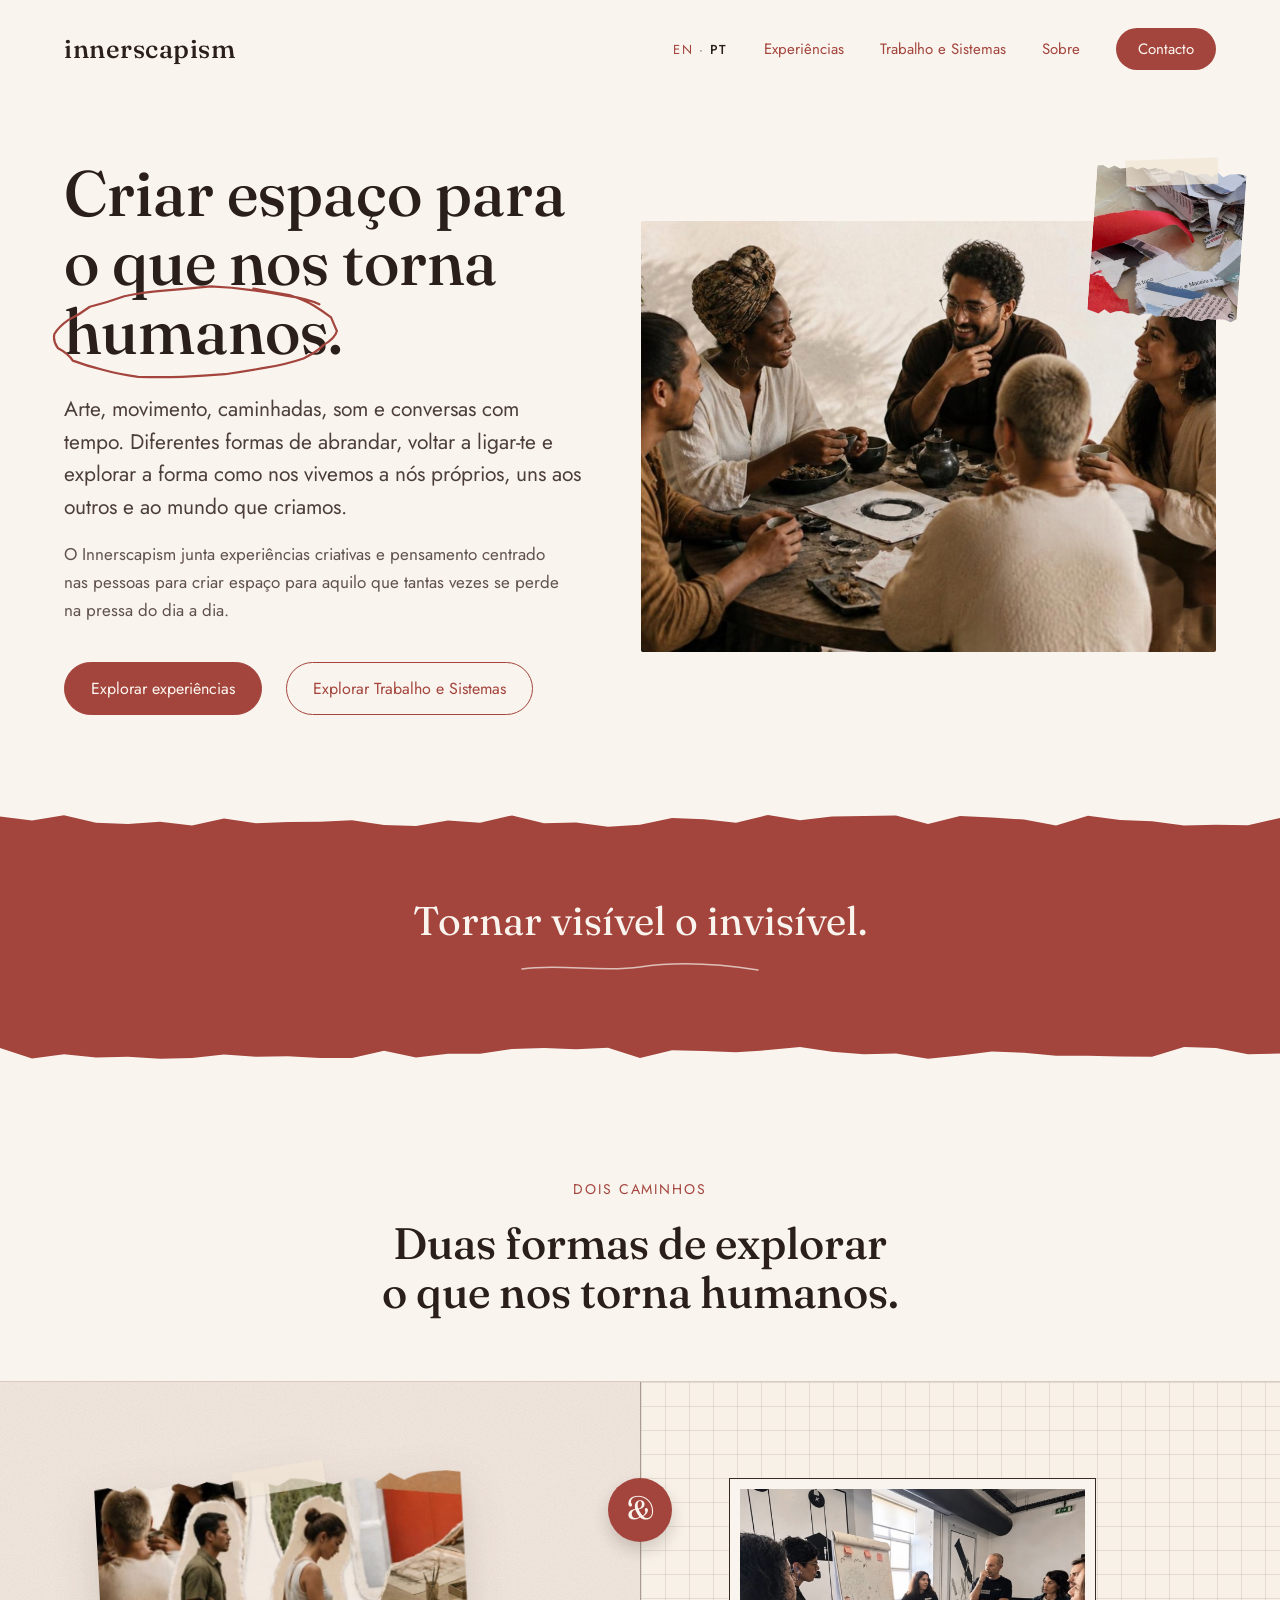
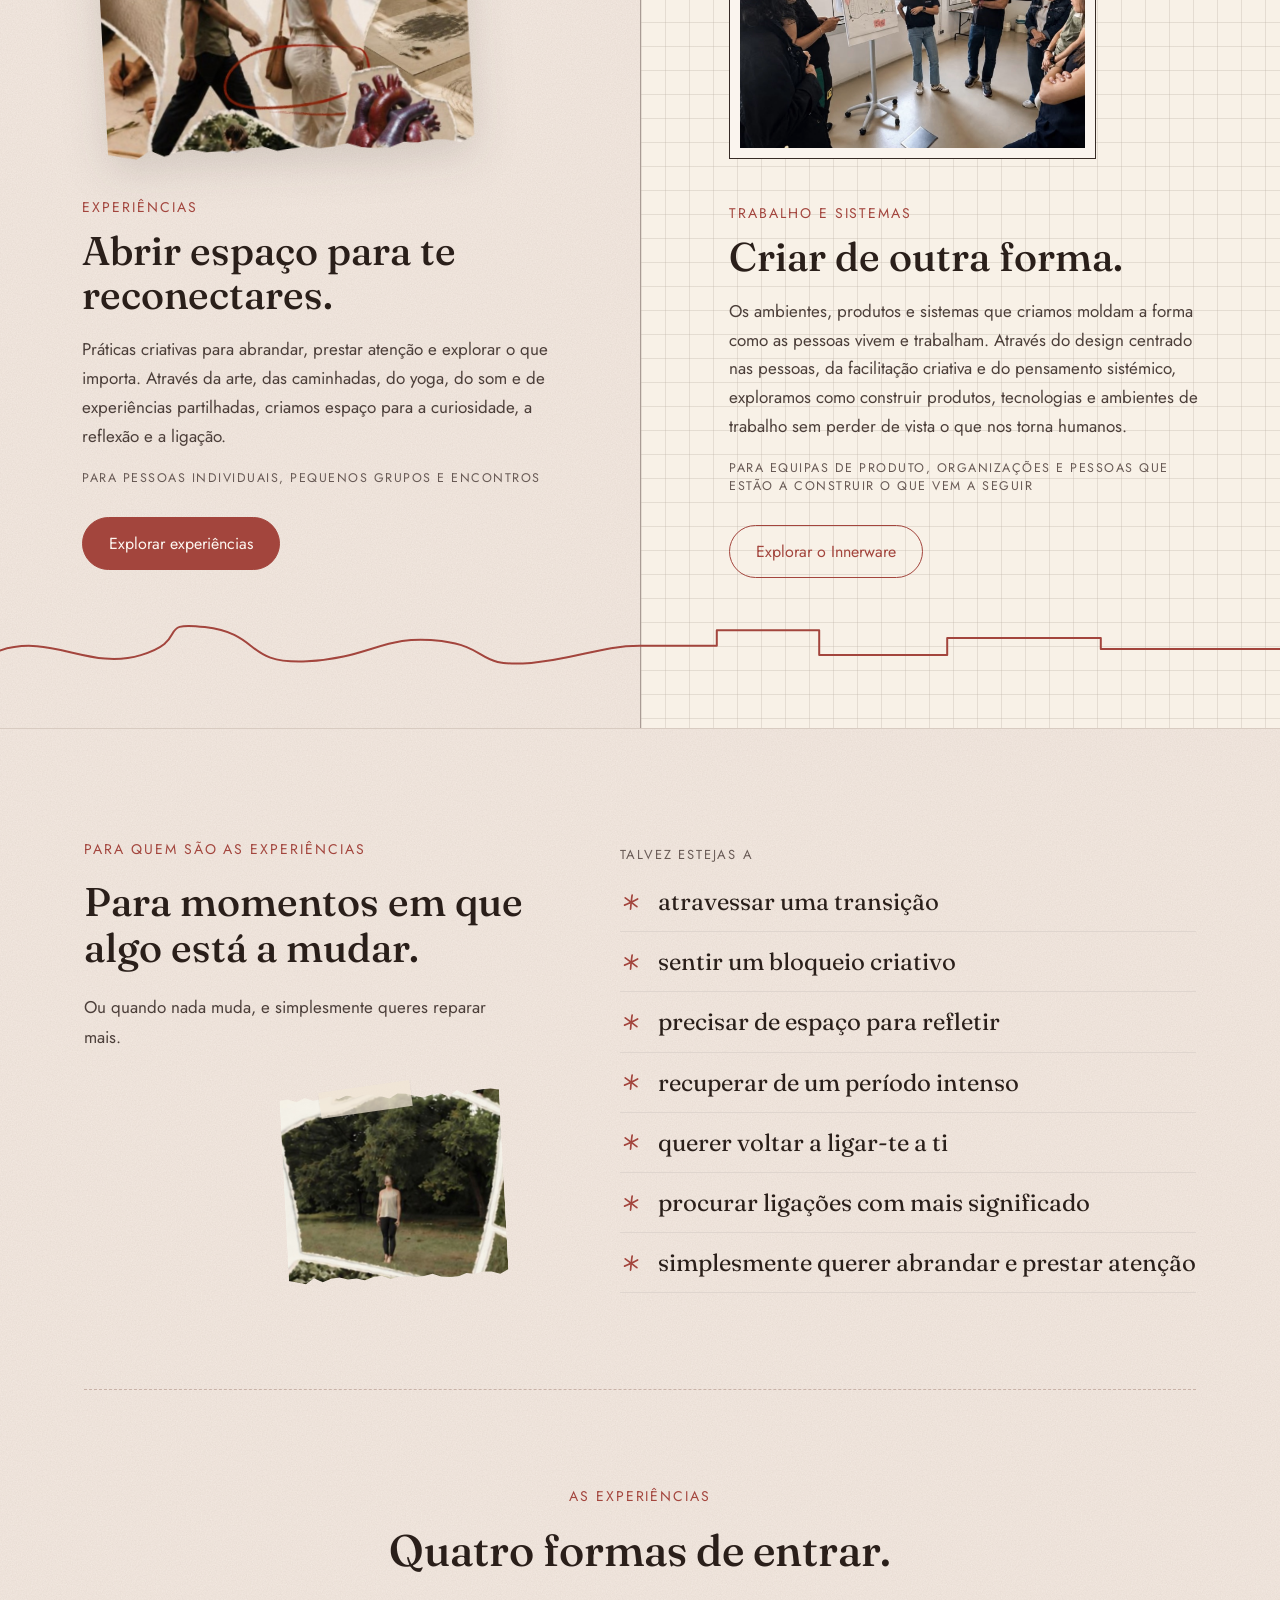
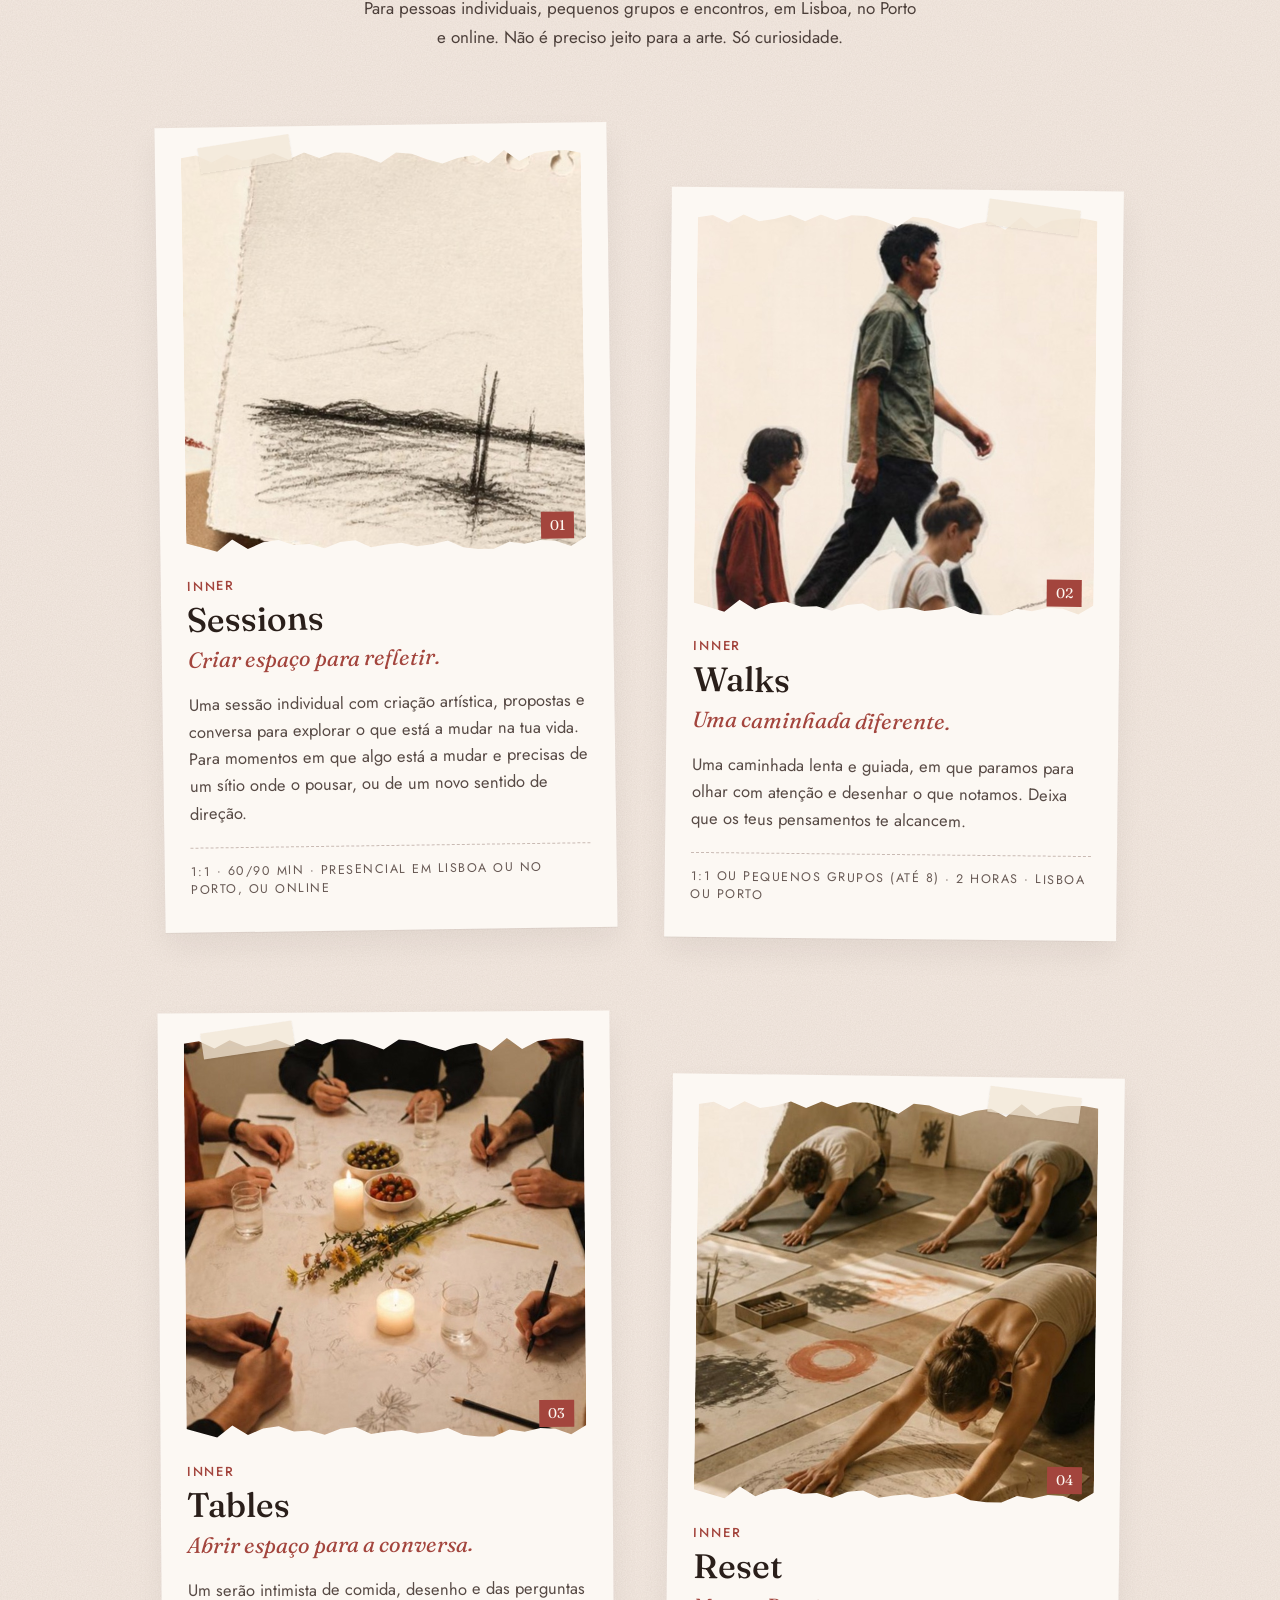
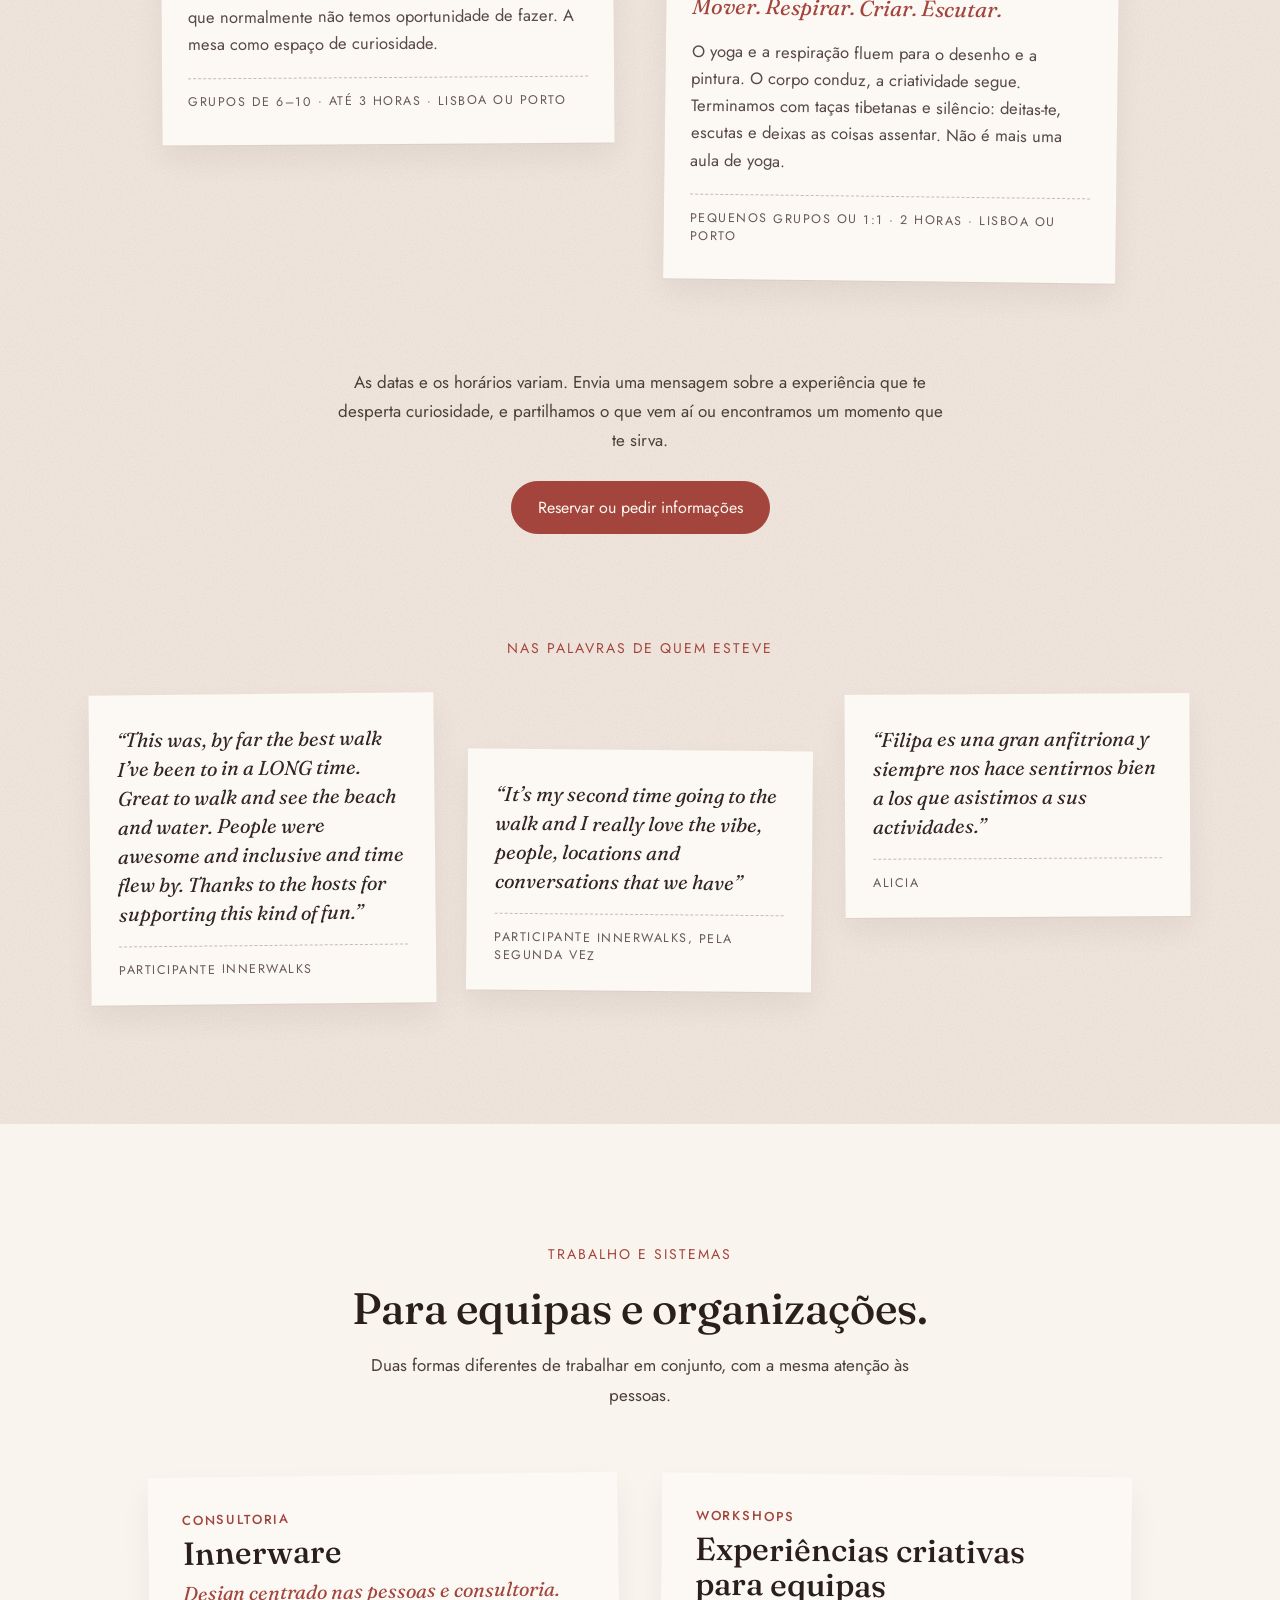
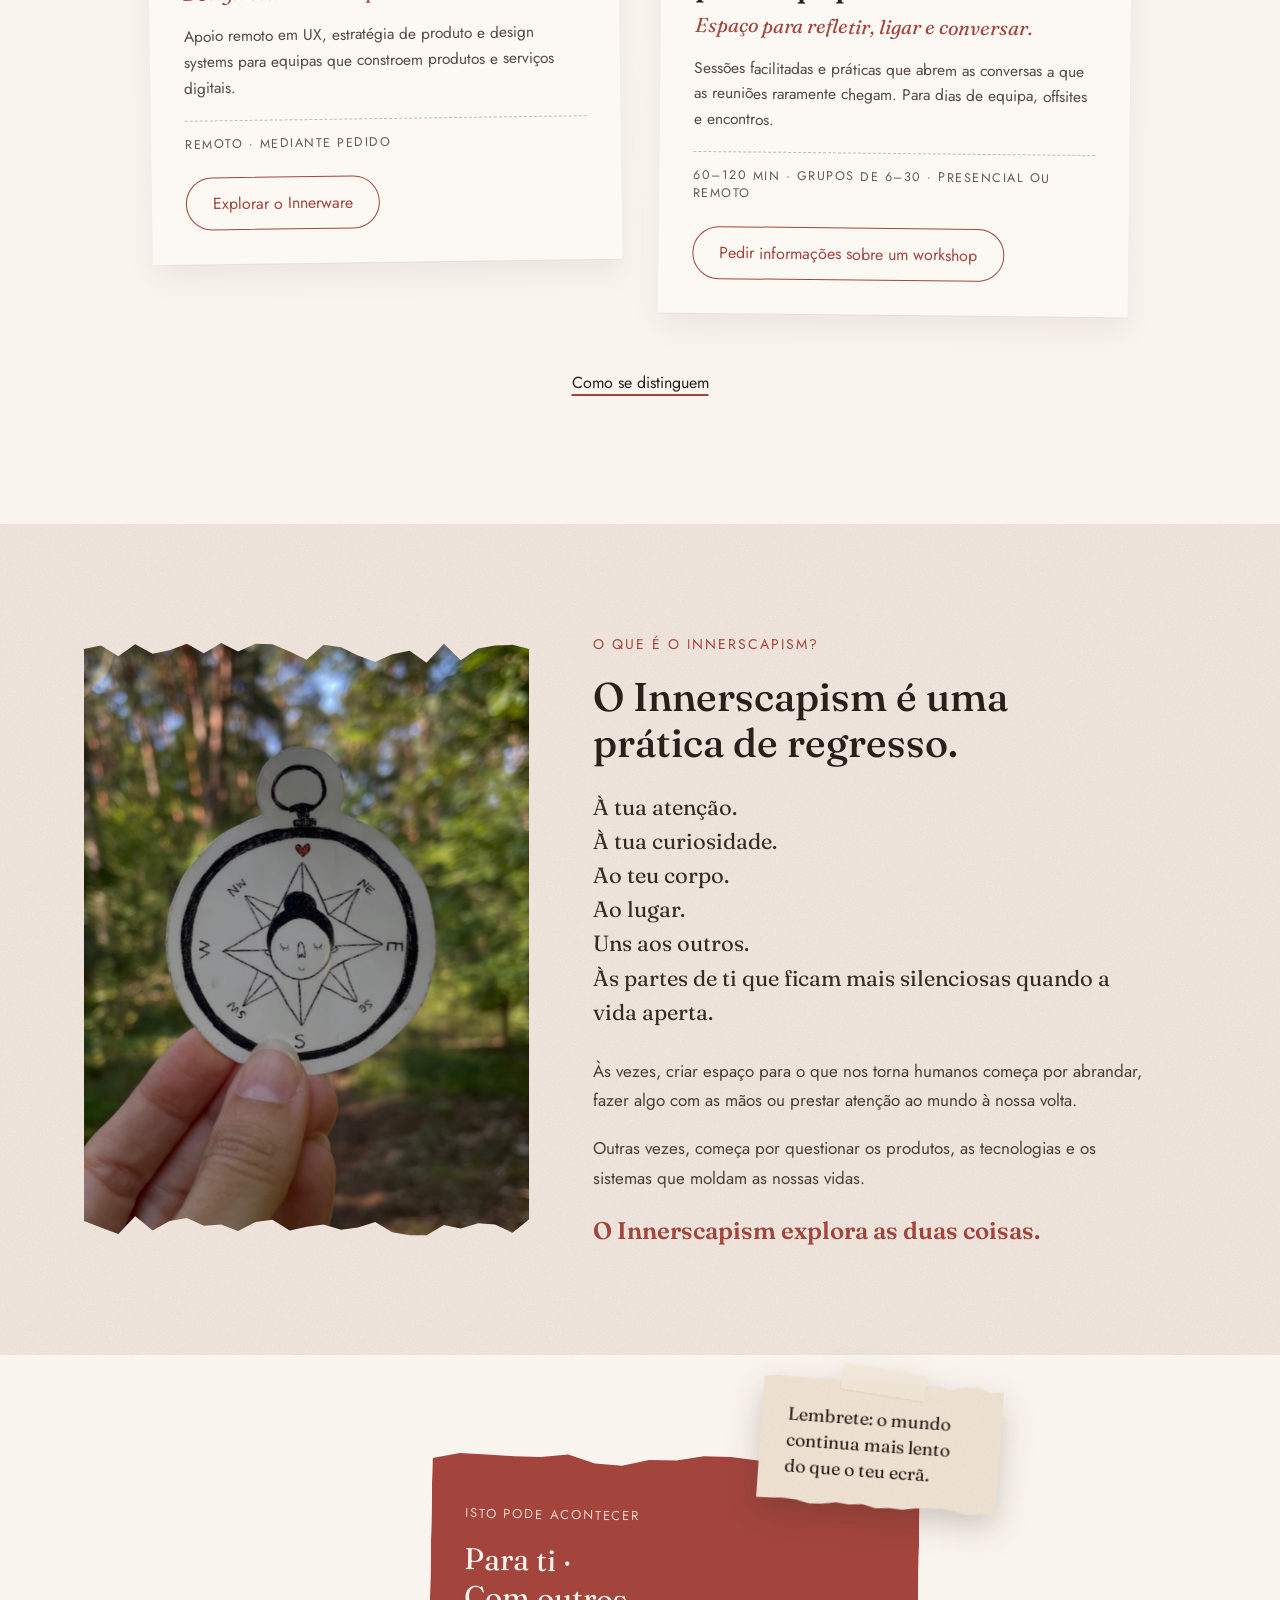
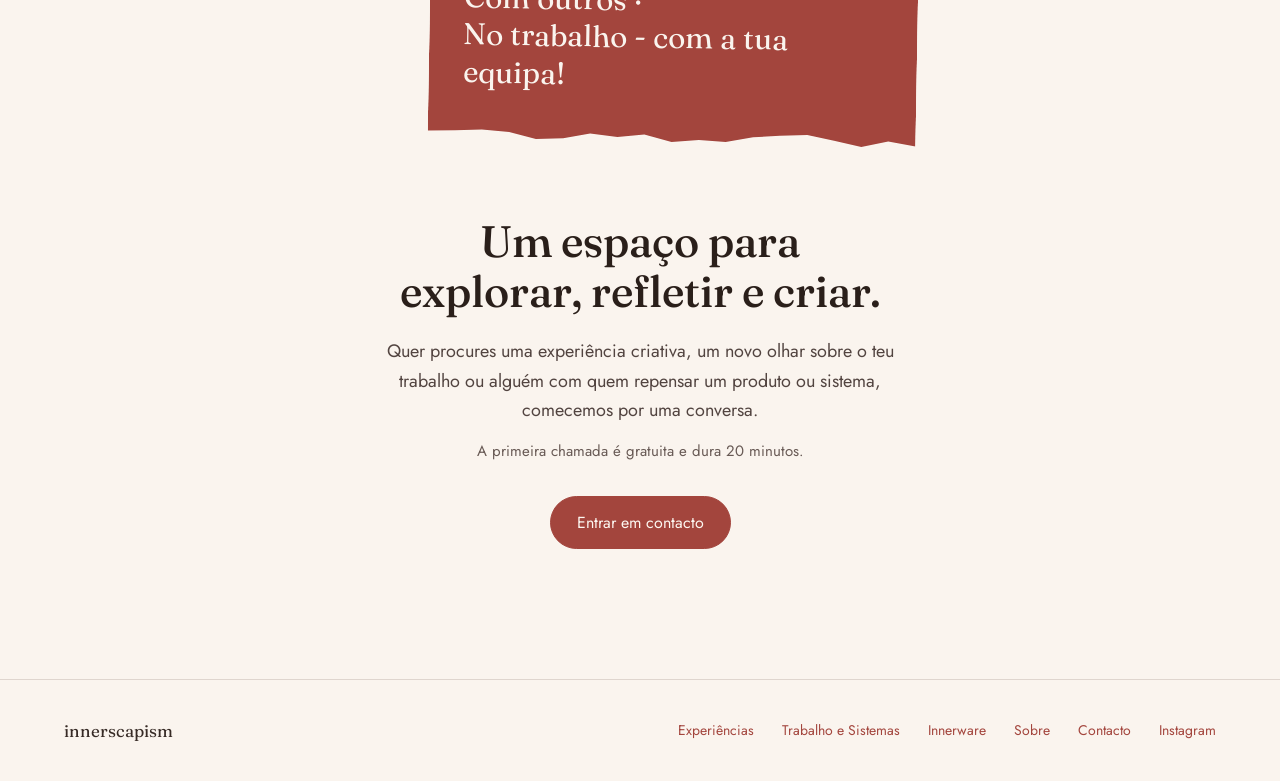
==== pt/index.html @ 9a08870c "About: add ten years of product work with Tekever and BMW Co-Authored-By: Claude Opus 5.5 <noreply@a" ====
<!DOCTYPE html>
<html lang="pt-PT">
<head>
<meta charset="utf-8">
<meta name="viewport" content="width=device-width, initial-scale=1">
<title>innerscapism · Criar espaço para o que nos torna humanos</title>
<meta name="description" content="Experiências criativas em Lisboa, no Porto e online, e design centrado nas pessoas para equipas e organizações. Arte, caminhadas, movimento, som e conversa: criar espaço para o que nos torna humanos.">
<meta property="og:type" content="website">
<meta property="og:site_name" content="innerscapism">
<meta property="og:title" content="innerscapism · Criar espaço para o que nos torna humanos">
<meta property="og:description" content="Experiências criativas em Lisboa, no Porto e online, e design centrado nas pessoas para equipas e organizações. Arte, caminhadas, movimento, som e conversa: criar espaço para o que nos torna humanos.">
<meta property="og:url" content="https://innerscapism.com/pt/">
<meta property="og:image" content="https://innerscapism.com/assets/images/share/home.jpg">
<meta property="og:image:width" content="1200">
<meta property="og:image:height" content="630">
<meta name="twitter:card" content="summary_large_image">
<link rel="canonical" href="https://innerscapism.com/pt/">
<link rel="alternate" hreflang="en" href="https://innerscapism.com/">
<link rel="alternate" hreflang="pt-PT" href="https://innerscapism.com/pt/">
<link rel="alternate" hreflang="x-default" href="https://innerscapism.com/">
<meta property="og:locale" content="pt_PT">
<meta property="og:locale:alternate" content="en_GB">
<link href="https://fonts.googleapis.com/css2?family=Fraunces:ital,opsz,wght@0,9..144,400;0,9..144,500;0,9..144,600;1,9..144,400&family=Jost:wght@300;400;500&display=swap" rel="stylesheet">
<link rel="stylesheet" href="../assets/css/innerscapism.css">
<style>
  html { scroll-behavior: smooth; }

  /* ---- Hero ---- */
  .hero-scrap { position: absolute; top: -52px; right: -26px; width: 26%; transform: rotate(4deg); z-index: 2; }
  .hero-scrap img { width: 100%; aspect-ratio: 1/1; object-fit: cover; display: block; box-shadow: 0 10px 18px rgba(24, 18, 17, 0.12); }
  .hero-scrap .tape { top: -10px; left: 50%; transform: translateX(-50%) rotate(-6deg); }
  .badge-paper { background-color: oklch(93% 0.025 75); color: oklch(25% 0.02 40); padding: 26px 26px 24px; font-family: 'Fraunces', serif; font-size: 18px; line-height: 1.45; }

  /* ---- Two paths: one spread, organic half and system half ---- */
  .split { padding: 120px 0 0; }
  .split-head { text-align: center; max-width: 680px; margin: 0 auto 64px; padding: 0 24px; }
  .split-grid { position: relative; display: grid; grid-template-columns: 1fr 1fr; border-top: 1px solid oklch(85% 0.02 60); border-bottom: 1px solid oklch(85% 0.02 60); }
  .half { padding: 96px 64px 150px; }
  .half-human { background-color: oklch(94% 0.015 65); }
  .half-system { border-left: 1px solid oklch(70% 0.02 50); }
  .half-inner { max-width: 470px; }
  .half-human .half-inner { margin-left: auto; margin-right: 24px; }
  .half-system .half-inner { margin-left: 24px; }
  .half h3 { font-family: 'Fraunces', serif; font-weight: 500; font-size: 40px; line-height: 1.1; margin: 0 0 18px; }
  .half-copy { font-size: 17px; line-height: 1.7; color: oklch(38% 0.02 40); margin: 0 0 18px; }
  .half-for { font-size: 12.5px; letter-spacing: 0.12em; text-transform: uppercase; color: oklch(48% 0.02 40); margin: 0 0 30px; }
  .human-photo { position: relative; width: 78%; margin: 0 0 44px 4%; transform: rotate(-3deg); filter: drop-shadow(0 14px 22px rgba(33, 25, 23, 0.14)); }
  .human-photo img { display: block; width: 100%; aspect-ratio: 4 / 3; object-fit: cover; }
  .human-photo .tape { top: -12px; left: 38%; transform: rotate(-6deg); }
  .system-photo { box-sizing: border-box; width: 78%; margin: 0 0 44px; padding: 10px; border: 1px solid oklch(30% 0.02 40); background: oklch(97% 0.01 70); }
  .system-photo img { display: block; width: 100%; aspect-ratio: 4 / 3; object-fit: cover; filter: grayscale(0.25); }
  .seam { position: absolute; left: 50%; top: 96px; transform: translateX(-50%); z-index: 2; width: 64px; height: 64px; border-radius: 50%; background: #a3453d; color: oklch(97% 0.01 70); display: grid; place-items: center; font-family: 'Fraunces', serif; font-size: 30px; line-height: 1; padding-bottom: 3px; box-sizing: border-box; box-shadow: 0 8px 16px rgba(40, 26, 20, 0.18); }
  .split-line { position: absolute; left: 0; right: 0; bottom: 48px; width: 100%; height: 70px; pointer-events: none; }

  /* ---- Who it's for ---- */
  .moments-list { list-style: none; padding: 0; margin: 0; }
  .moments-list li { font-family: 'Fraunces', serif; font-size: 24px; line-height: 1.3; padding: 14px 0 14px 38px; border-bottom: 1px solid oklch(88% 0.015 60); position: relative; }
  .moments-list li::before { content: ""; position: absolute; left: 2px; top: 50%; width: 18px; height: 18px; transform: translateY(-50%) rotate(8deg); background: url("data:image/svg+xml,%3Csvg xmlns='http://www.w3.org/2000/svg' viewBox='0 0 20 20'%3E%3Cg fill='none' stroke='%23a3453d' stroke-width='1.9' stroke-linecap='round'%3E%3Cpath d='M10.2 2.2 C10 7 10.4 13 10.6 17.8'/%3E%3Cpath d='M3 6.3 C7.5 8.6 12.5 11.6 17.2 14.2'/%3E%3Cpath d='M3.4 14.4 C8 11.8 12.6 8.6 16.8 5.6'/%3E%3C/g%3E%3C/svg%3E") no-repeat center / contain; }

  .stamp { position: relative; display: inline-block; transform: rotate(-3deg); margin: 40px 0 0 200px; }
  .stamp img { width: 220px; max-width: 100%; aspect-ratio: 47 / 40; object-fit: cover; display: block; }
  .stamp .tape { top: -8px; left: 40px; transform: rotate(-5deg); }

  /* ---- Experiences: four cards as a 2 x 2 grid on wide screens ---- */
  @media (min-width: 1001px) {
    .doors { grid-template-columns: repeat(2, minmax(0, 1fr)); max-width: 960px; gap: 72px 56px; }
    .doors .door:nth-child(odd) { margin-top: 0; }
    .doors .door:nth-child(even) { margin-top: 64px; }
    .doors .door { padding: 26px 26px 34px; }
    .doors .door-media img { aspect-ratio: 1 / 1; }
    .doors .door-title { font-size: 34px; }
    .doors .door-tag { font-size: 22px; }
    .doors .door-note { font-size: 16.5px; }
  }
  .exp-next { max-width: 620px; margin: 88px auto 0; text-align: center; }
  .exp-next p { font-size: 17px; line-height: 1.7; color: oklch(38% 0.02 40); margin: 0 0 26px; }

  /* ---- Testimonials ---- */
  .quotes { margin: 104px auto 0; max-width: 1100px; text-align: center; }
  .quotes-grid { display: grid; grid-template-columns: repeat(3, minmax(0, 1fr)); gap: 32px; text-align: left; max-width: 1100px; margin: 0 auto; align-items: start; }
  .quote { margin: 0; padding: 30px 28px 26px; }
  .quote:nth-child(1) { --tilt: -0.6deg; }
  .quote:nth-child(2) { --tilt: 0.5deg; }
  .quote:nth-child(3) { --tilt: -0.3deg; }
  .quote blockquote { margin: 0 0 18px; font-family: 'Fraunces', serif; font-style: italic; font-size: 20px; line-height: 1.45; color: oklch(28% 0.02 40); }
  .quote figcaption { font-size: 12.5px; letter-spacing: 0.12em; text-transform: uppercase; color: oklch(48% 0.02 40); padding-top: 14px; border-top: 1px dashed oklch(80% 0.02 50); }

  /* ---- Work & Systems ---- */
  .work-pair { display: grid; grid-template-columns: repeat(2, minmax(0, 1fr)); gap: 40px; max-width: 980px; margin: 0 auto; align-items: start; }
  .work-pair .door { padding: 36px 34px 34px; }
  .work-pair .door:nth-child(2) { margin-top: 0; }
  .work-pair .door-title { font-size: 32px; margin-bottom: 10px; }
  .work-pair .door-meta { margin-bottom: 24px; }

  /* ---- Closing ---- */
  .collage { position: relative; width: min(100%, 420px); margin: 90px auto 72px; }
  .collage .doors-note { margin: 0; width: 100%; }
  .closing-reminder { position: absolute; right: -150px; top: -74px; width: 240px; z-index: 2; transform: rotate(4deg); filter: drop-shadow(0 12px 16px rgba(40, 26, 20, 0.22)); }
  .closing-reminder .tape { top: -12px; left: 50%; transform: translateX(-50%) rotate(5deg); width: 84px; }
  .closing-reminder .badge-paper { margin: 0; text-align: left; }

  /* ---- Responsive ---- */
  @media (max-width: 860px) {
    .hero { grid-template-columns: 1fr !important; padding: 48px 28px 64px !important; gap: 48px !important; }
    .about { grid-template-columns: 1fr !important; padding: 72px 28px !important; gap: 36px !important; }
    .moments { grid-template-columns: 1fr !important; gap: 36px !important; padding-bottom: 72px !important; margin-bottom: 72px !important; }
    .section-pad { padding-left: 28px !important; padding-right: 28px !important; }
    .work-pair { grid-template-columns: 1fr; max-width: 560px; }
    .split-grid { grid-template-columns: 1fr; }
    .half { padding: 72px 28px 80px; }
    .half-human .half-inner, .half-system .half-inner { margin: 0 auto; max-width: 560px; }
    .half-system { border-left: 0; border-top: 1px solid oklch(70% 0.02 50); }
    .seam { position: relative; left: auto; top: auto; transform: none; margin: -32px auto; }
    .split-line { display: none; }
    .quotes-grid { grid-template-columns: 1fr; max-width: 520px; margin: 0 auto; }
    .quotes .door:nth-child(n) { margin-top: 0 !important; }
  }
  @media (max-width: 600px) {
    .hero { padding: 36px 18px 56px !important; gap: 40px !important; }
    .badge-paper { padding: 20px 20px 18px; font-size: 15px; }
    .hero-scrap { right: -6px; top: -20px; width: 34%; }
    .hero-sub { font-size: 18px !important; }
    .hero-desc { font-size: 16px !important; }
    .strip { padding: 64px 18px !important; }
    .strip p { font-size: 28px !important; }
    .about { padding: 56px 18px !important; }
    .about-copy p { font-size: 16px !important; }
    .moments { padding-bottom: 56px !important; margin-bottom: 64px !important; }
    .stamp { margin-left: 70px; }
    .moments-list li { font-size: 20px; }
    .section-pad { padding: 72px 18px 80px !important; }
    .split { padding-top: 72px; }
    .half { padding: 56px 18px 64px; }
    .half h3 { font-size: 30px; }
    .human-photo, .system-photo { width: 100%; margin-left: 0; }
    .work-pair .door { padding: 28px 22px 26px; }
    .quotes { margin-top: 72px; }
    .quote blockquote { font-size: 18px; }
    .exp-next { margin-top: 64px; }
    .contact { padding: 0 18px 64px !important; }
    .collage { margin-top: 96px; margin-bottom: 56px; }
    .closing-reminder { right: -6px; top: -88px; width: 200px; }
    .closing-reminder .badge-paper { padding: 18px 18px 16px; font-size: 15px; }
    .doors-note { box-sizing: border-box; padding: 40px 26px 38px; }
    .doors-note p { font-size: 26px !important; }
  }
</style>
</head>
<body>

<div id="top" style="font-family: 'Jost', sans-serif; color: oklch(25% 0.02 40); background: oklch(97% 0.01 70); overflow-x: hidden;">

  <!-- NAV -->
  <a class="skip-link" href="#main">Saltar para o conteúdo</a>
  <div class="nav" style="display:flex; align-items:center; justify-content:space-between; padding: 28px 64px; position: sticky; top:0; z-index: 10; background: oklch(97% 0.01 70 / 0.9); backdrop-filter: blur(6px);">
    <a href="/pt/" data-local="index.html" style="font-family:'Fraunces', serif; font-size: 26px; letter-spacing: 0.02em; font-weight: 500; text-decoration:none; color: oklch(25% 0.02 40);" aria-label="innerscapism, página inicial">innerscapism</a>
    <nav class="nav-links" aria-label="Menu principal" style="display:flex; gap: 36px; align-items:center; font-size: 15px;">
      <span class="lang-switch"><a href="/" data-local="../index.html" hreflang="en" lang="en" aria-label="View in English">EN</a> · <span aria-current="true">PT</span></span>
      <a href="/pt/#experiences" data-local="index.html#experiences" style="text-decoration:none;">Experiências</a>
      <a href="/pt/work" data-local="work.html" style="text-decoration:none;">Trabalho e Sistemas</a>
      <a href="/pt/about" data-local="about.html" style="text-decoration:none;">Sobre</a>
      <a href="/pt/contact" data-local="contact.html" class="cta-pill" style="text-decoration:none; padding: 10px 22px; background: #a3453d; color: oklch(98% 0.01 70); border-radius: 999px;">Contacto</a>
    </nav>
  </div>
  <!-- /NAV -->

  <main id="main">

  <!-- 1. HERO -->
  <section class="hero" style="display:grid; grid-template-columns: 0.95fr 1.05fr; gap: 56px; padding: 60px 64px 100px; align-items:center;" aria-labelledby="hero-title">
    <div>
      <h1 id="hero-title" style="font-family:'Fraunces', serif; font-weight: 500; font-size: 64px; line-height: 1.08; margin: 0 0 28px; max-width: 620px;">Criar espaço para o que nos torna <span class="circled">humanos<svg viewBox="0 0 200 60" preserveAspectRatio="none" aria-hidden="true"><path d="M139.3 4.4 Q151.2 6.6 164.0 8.2 Q173.7 11.0 180.6 14.3 Q186.9 17.6 192.5 21.2 Q194.4 25.1 196.5 29.1 Q195.3 33.3 187.5 37.2 Q182.7 41.4 173.6 45.1 Q162.2 48.4 147.8 50.5 Q134.1 52.6 119.9 54.3 Q105.2 55.3 90.4 55.8 Q75.3 56.3 60.3 55.8 Q46.9 54.3 36.1 51.7 Q24.9 49.4 15.6 46.4 Q12.8 42.4 5.3 39.0 Q1.9 35.1 3.0 30.9 Q5.9 26.7 12.4 22.8 Q20.9 19.1 27.3 15.0 Q40.0 12.3 50.9 8.9 Q64.4 6.4 79.9 5.5 Q94.7 4.4 110.0 3.1 Q124.9 3.6 138.0 5.3 Q150.8 6.7 162.6 8.7 Q176.2 10.3 184.5 13.6" fill="none" stroke="#a3453d" stroke-width="2.2" stroke-linecap="round" vector-effect="non-scaling-stroke"/></svg></span>.</h1>
      <p class="hero-sub" style="font-size: 21px; line-height: 1.55; color: oklch(38% 0.02 40); max-width: 540px; margin: 0 0 16px;">Arte, movimento, caminhadas, som e conversas com tempo. Diferentes formas de abrandar, voltar a ligar-te e explorar a forma como nos vivemos a nós próprios, uns aos outros e ao mundo que criamos.</p>
      <p class="hero-desc" style="font-size: 17px; line-height: 1.65; color: oklch(45% 0.02 40); max-width: 500px; margin: 0 0 38px;">O Innerscapism junta experiências criativas e pensamento centrado nas pessoas para criar espaço para aquilo que tantas vezes se perde na pressa do dia a dia.</p>
      <div class="btn-row">
        <a href="/pt/#experiences" data-local="index.html#experiences" class="btn-primary">Explorar experiências</a>
        <a href="/pt/work" data-local="work.html" class="btn-secondary">Explorar Trabalho e Sistemas</a>
      </div>
    </div>
    <div style="position: relative;">
      <img width="1080" height="740" src="../assets/images/experiences/gathering.jpg" alt="Amigos a conversar e a rir à volta de uma mesa com chá, comida e um círculo desenhado" style="width: 100%; height: auto; aspect-ratio: 4/3; display:block; border-radius: 2px; object-fit: cover;">
      <div class="hero-scrap">
        <span class="tape"></span>
        <img width="522" height="700" class="torn" src="../assets/images/collage-paper.jpg" alt="Jornal rasgado e papel vermelho reunidos para uma colagem">
      </div>
    </div>
  </section>

  <!-- 2. RUST BAND -->
  <div class="strip torn-band" style="color: oklch(97% 0.01 70); padding: 80px 64px 84px; text-align: center; background-color: #A3453D">
    <p style="font-family:'Fraunces', serif; font-size: 40px; line-height: 1.3; max-width: 780px; margin: 0 auto; font-weight: 400;">Tornar visível o invisível.</p>
    <svg class="scribble-under" viewBox="0 0 240 14" aria-hidden="true"><path d="M2 8 C40 2 80 12 120 6 S200 3 238 9" fill="none" stroke="oklch(97% 0.01 70)" stroke-width="1.6" stroke-linecap="round" opacity="0.7"/></svg>
  </div>

  <!-- 3. TWO PATHS: one spread, two halves (organic / system) -->
  <section class="split" aria-labelledby="paths-title">
    <div class="split-head">
      <p class="kicker">Dois caminhos</p>
      <h2 id="paths-title" style="font-family:'Fraunces', serif; font-weight: 500; font-size: 44px; margin: 0; line-height: 1.12; text-wrap: balance;">Duas formas de explorar o que nos torna humanos.</h2>
    </div>
    <div class="split-grid">
      <article class="half half-human paper">
        <div class="half-inner">
          <div class="human-photo">
            <span class="tape"></span>
            <img width="592" height="740" class="torn" src="../assets/images/experiences/retreats.jpg" alt="Colagem de pessoas a reunir-se, a caminhar, a desenhar e a mover-se em conjunto" loading="lazy" decoding="async">
          </div>
          <p class="kicker" style="margin-bottom: 12px;">Experiências</p>
          <h3>Abrir espaço para te reconectares.</h3>
          <p class="half-copy">Práticas criativas para abrandar, prestar atenção e explorar o que importa. Através da arte, das caminhadas, do yoga, do som e de experiências partilhadas, criamos espaço para a curiosidade, a reflexão e a ligação.</p>
          <p class="half-for">Para pessoas individuais, pequenos grupos e encontros</p>
          <a href="/pt/#experiences" data-local="index.html#experiences" class="btn-primary">Explorar experiências</a>
        </div>
      </article>
      <span class="seam" aria-hidden="true">&amp;</span>
      <article class="half half-system grid-paper">
        <div class="half-inner">
          <div class="system-photo">
            <img width="1200" height="1035" src="../assets/images/team-workshop.jpg" alt="Uma equipa reunida à volta de um flipchart cheio de desenhos durante um workshop criativo" loading="lazy" decoding="async">
          </div>
          <p class="kicker" style="margin-bottom: 12px;">Trabalho e Sistemas</p>
          <h3>Criar de outra forma.</h3>
          <p class="half-copy">Os ambientes, produtos e sistemas que criamos moldam a forma como as pessoas vivem e trabalham. Através do design centrado nas pessoas, da facilitação criativa e do pensamento sistémico, exploramos como construir produtos, tecnologias e ambientes de trabalho sem perder de vista o que nos torna humanos.</p>
          <p class="half-for">Para equipas de produto, organizações e pessoas que estão a construir o que vem a seguir</p>
          <a href="/pt/innerware" data-local="innerware.html" class="btn-secondary">Explorar o Innerware</a>
        </div>
      </article>
      <svg class="split-line" viewBox="0 0 1000 90" preserveAspectRatio="none" aria-hidden="true">
        <path d="M0 52 C40 30 70 78 110 58 C150 38 120 14 160 22 C205 31 190 70 240 66 C290 62 300 30 345 40 C385 49 370 74 415 68 C450 63 470 46 500 46 L560 46 L560 26 L640 26 L640 58 L740 58 L740 36 L860 36 L860 50 L1000 50" fill="none" stroke="#a3453d" stroke-width="2" stroke-linecap="round" stroke-linejoin="round" vector-effect="non-scaling-stroke"/>
      </svg>
    </div>
  </section>

  <!-- 5. EXPERIENCES -->
  <section id="experiences" class="experiences paper section-pad" style="padding: 110px 64px 120px; background-color: oklch(94% 0.015 65); scroll-margin-top: 70px;" aria-labelledby="exp-title">
      <!-- WHO IT'S FOR -->
    <section class="moments" style="display:grid; grid-template-columns: 0.9fr 1.1fr; gap: 64px; padding: 0 0 96px; margin: 0 auto 96px; align-items:start; max-width: 1112px; border-bottom: 1px dashed oklch(78% 0.03 45);" aria-labelledby="moments-title">
      <div>
        <p class="kicker">Para quem são as experiências</p>
        <h2 id="moments-title" style="font-family:'Fraunces', serif; font-weight: 500; font-size: 40px; margin: 0 0 22px; line-height: 1.15;">Para momentos em que algo está a mudar.</h2>
        <p style="font-size: 17px; line-height: 1.75; color: oklch(38% 0.02 40); margin: 0; max-width: 420px;">Ou quando nada muda, e simplesmente queres reparar mais.</p>
        <div class="stamp">
          <span class="tape"></span>
          <img width="470" height="400" class="torn" src="../assets/images/experiences/meadow.jpg" alt="Uma pessoa parada num prado, a olhar para as árvores" loading="lazy" decoding="async">
        </div>
      </div>
      <div>
        <p style="font-size: 13px; letter-spacing: 0.14em; text-transform: uppercase; color: oklch(48% 0.02 40); margin: 6px 0 8px;">Talvez estejas a</p>
        <ul class="moments-list">
          <li>atravessar uma transição</li>
          <li>sentir um bloqueio criativo</li>
          <li>precisar de espaço para refletir</li>
          <li>recuperar de um período intenso</li>
          <li>querer voltar a ligar-te a ti</li>
          <li>procurar ligações com mais significado</li>
          <li>simplesmente querer abrandar e prestar atenção</li>
        </ul>
      </div>
    </section>

    <div style="text-align:center; margin: 0 auto 72px; max-width: 640px;">
      <p class="kicker">As experiências</p>
      <h2 id="exp-title" style="font-family:'Fraunces', serif; font-weight: 500; font-size: 44px; margin: 0 0 18px; line-height: 1.12;">Quatro formas de entrar.</h2>
      <p class="body-copy" style="margin: 0 auto; text-align: center;">Para pessoas individuais, pequenos grupos e encontros, em Lisboa, no Porto e online. Não é preciso jeito para a arte. Só curiosidade.</p>
    </div>

    <div class="doors">

      <article class="door" id="inner-sessions">
        <div class="door-media">
          <span class="tape"></span>
          <img width="560" height="720" class="torn" src="../assets/images/experiences/sessions.jpg" alt="Página rasgada de um caderno com um horizonte desenhado a carvão" loading="lazy" decoding="async">
          <span class="door-num">01</span>
        </div>
        <h3 class="door-title"><span>Inner</span>Sessions</h3>
        <p class="door-tag">Criar espaço para refletir.</p>
        <p class="door-note">Uma sessão individual com criação artística, propostas e conversa para explorar o que está a mudar na tua vida. Para momentos em que algo está a mudar e precisas de um sítio onde o pousar, ou de um novo sentido de direção.</p>
        <div class="door-meta">1:1 · 60/90 min · Presencial em Lisboa ou no Porto, ou online</div>
      </article>

      <article class="door" id="inner-walks">
        <div class="door-media">
          <span class="tape"></span>
          <img width="540" height="920" class="torn" style="object-position: top;" src="../assets/images/experiences/walks.jpg" alt="Três pessoas a caminhar devagar, em colagem sobre papel" loading="lazy" decoding="async">
          <span class="door-num">02</span>
        </div>
        <h3 class="door-title"><span>Inner</span>Walks</h3>
        <p class="door-tag">Uma caminhada diferente.</p>
        <p class="door-note">Uma caminhada lenta e guiada, em que paramos para olhar com atenção e desenhar o que notamos. Deixa que os teus pensamentos te alcancem.</p>
        <div class="door-meta">1:1 ou pequenos grupos (até 8) · 2 horas · Lisboa ou Porto</div>
      </article>

      <article class="door" id="inner-tables">
        <div class="door-media">
          <span class="tape"></span>
          <img width="903" height="624" class="torn" src="../assets/images/experiences/tables.jpg" alt="Pessoas a desenhar à volta de uma mesa com velas, azeitonas e tomates" loading="lazy" decoding="async">
          <span class="door-num">03</span>
        </div>
        <h3 class="door-title"><span>Inner</span>Tables</h3>
        <p class="door-tag">Abrir espaço para a conversa.</p>
        <p class="door-note">Um serão intimista de comida, desenho e das perguntas que normalmente não temos oportunidade de fazer. A mesa como espaço de curiosidade.</p>
        <div class="door-meta">Grupos de 6–10 · Até 3 horas · Lisboa ou Porto</div>
      </article>

      <article class="door" id="inner-reset">
        <div class="door-media">
          <span class="tape"></span>
          <img width="610" height="900" class="torn" src="../assets/images/experiences/reset.jpg" alt="Pessoas a alongar em tapetes ao lado de grandes desenhos a carvão e tinta" loading="lazy" decoding="async">
          <span class="door-num">04</span>
        </div>
        <h3 class="door-title"><span>Inner</span>Reset</h3>
        <p class="door-tag">Mover. Respirar. Criar. Escutar.</p>
        <p class="door-note">O yoga e a respiração fluem para o desenho e a pintura. O corpo conduz, a criatividade segue. Terminamos com taças tibetanas e silêncio: deitas-te, escutas e deixas as coisas assentar. Não é mais uma aula de yoga.</p>
        <div class="door-meta">Pequenos grupos ou 1:1 · 2 horas · Lisboa ou Porto</div>
      </article>

    </div>

    <div class="exp-next">
      <p>As datas e os horários variam. Envia uma mensagem sobre a experiência que te desperta curiosidade, e partilhamos o que vem aí ou encontramos um momento que te sirva.</p>
      <a href="/pt/contact#experiences" data-local="contact.html#experiences" class="btn-primary">Reservar ou pedir informações</a>
    </div>

    <!-- TESTIMONIALS -->
    <section class="quotes" aria-labelledby="quotes-title">
      <p class="kicker" id="quotes-title" style="margin-bottom: 36px;">Nas palavras de quem esteve</p>
      <div class="quotes-grid">
        <figure class="quote door">
          <blockquote>“This was, by far the best walk I’ve been to in a LONG time. Great to walk and see the beach and water. People were awesome and inclusive and time flew by. Thanks to the hosts for supporting this kind of fun.”</blockquote>
          <figcaption>Participante InnerWalks</figcaption>
        </figure>
        <figure class="quote door">
          <blockquote>“It’s my second time going to the walk and I really love the vibe, people, locations and conversations that we have”</blockquote>
          <figcaption>Participante InnerWalks, pela segunda vez</figcaption>
        </figure>
        <figure class="quote door">
          <blockquote lang="es">“Filipa es una gran anfitriona y siempre nos hace sentirnos bien a los que asistimos a sus actividades.”</blockquote>
          <figcaption>Alicia</figcaption>
        </figure>
      </div>
    </section>
  </section>

  <!-- 6. WORK & SYSTEMS -->
  <section id="work" class="section-pad" style="padding: 120px 64px 130px; scroll-margin-top: 70px;" aria-labelledby="work-title">
    <div style="text-align:center; margin: 0 auto 64px; max-width: 680px;">
      <p class="kicker">Trabalho e Sistemas</p>
      <h2 id="work-title" style="font-family:'Fraunces', serif; font-weight: 500; font-size: 44px; margin: 0 0 18px; line-height: 1.12;">Para equipas e organizações.</h2>
      <p class="body-copy" style="margin: 0 auto; text-align: center;">Duas formas diferentes de trabalhar em conjunto, com a mesma atenção às pessoas.</p>
    </div>
    <div class="work-pair">
      <article class="door">
        <h3 class="door-title"><span>Consultoria</span>Innerware</h3>
        <p class="door-tag">Design centrado nas pessoas e consultoria.</p>
        <p class="door-note">Apoio remoto em UX, estratégia de produto e design systems para equipas que constroem produtos e serviços digitais.</p>
        <div class="door-meta">Remoto · Mediante pedido</div>
        <a href="/pt/innerware" data-local="innerware.html" class="btn-secondary">Explorar o Innerware</a>
      </article>
      <article class="door">
        <h3 class="door-title"><span>Workshops</span>Experiências criativas para equipas</h3>
        <p class="door-tag">Espaço para refletir, ligar e conversar.</p>
        <p class="door-note">Sessões facilitadas e práticas que abrem as conversas a que as reuniões raramente chegam. Para dias de equipa, offsites e encontros.</p>
        <div class="door-meta">60–120 min · Grupos de 6–30 · Presencial ou remoto</div>
        <a href="/pt/contact#work" data-local="contact.html#work" class="btn-secondary">Pedir informações sobre um workshop</a>
      </article>
    </div>
    <p style="text-align: center; margin: 56px 0 0;"><a href="/pt/work" data-local="work.html" class="text-link">Como se distinguem</a></p>
  </section>

  <!-- 7. PHILOSOPHY -->
  <div class="paper" style="background-color: oklch(94% 0.015 65);">
  <section id="philosophy" class="about" style="display:grid; grid-template-columns: 0.85fr 1.15fr; gap: 64px; padding: 110px 64px; align-items:center; max-width: 1240px; margin: 0 auto; box-sizing: border-box;" aria-labelledby="philosophy-title">
    <img width="1015" height="1100" class="torn" src="../assets/images/compass-forest.jpg" alt="Uma mão a segurar uma bússola de papel desenhada à mão numa floresta com sol" loading="lazy" decoding="async" style="width: 100%; height: auto; aspect-ratio: 3/4; display:block; object-fit: cover;">
    <div class="about-copy">
      <p class="kicker">O que é o Innerscapism?</p>
      <h2 id="philosophy-title" style="font-family:'Fraunces', serif; font-weight: 500; font-size: 40px; margin: 0 0 24px; line-height: 1.15;">O Innerscapism é uma<br>prática de regresso.</h2>
      <p style="font-family:'Fraunces', serif; font-size: 22px; line-height: 1.55; color: oklch(30% 0.02 40); margin: 0 0 28px; max-width: 560px;">À tua atenção.<br>À tua curiosidade.<br>Ao teu corpo.<br>Ao lugar.<br>Uns aos outros.<br>Às partes de ti que ficam mais silenciosas quando a vida aperta.</p>
      <p style="font-size: 17px; line-height: 1.75; color: oklch(38% 0.02 40); margin: 0 0 18px; max-width: 560px;">Às vezes, criar espaço para o que nos torna humanos começa por abrandar, fazer algo com as mãos ou prestar atenção ao mundo à nossa volta.</p>
      <p style="font-size: 17px; line-height: 1.75; color: oklch(38% 0.02 40); margin: 0 0 22px; max-width: 560px;">Outras vezes, começa por questionar os produtos, as tecnologias e os sistemas que moldam as nossas vidas.</p>
      <p style="font-family:'Fraunces', serif; font-weight: 600; font-size: 24px; color: #a3453d; margin: 0;">O Innerscapism explora as duas coisas.</p>
    </div>
  </section>
  </div>

  <!-- 8. CLOSING -->
  <section id="contact" class="contact" style="padding: 10px 64px 130px; text-align:center;" aria-labelledby="closing-title">
    <div class="collage">
      <aside class="doors-note torn-note paper" aria-label="Onde as experiências acontecem">
        <div style="font-size: 13px; letter-spacing: 0.14em; text-transform: uppercase; opacity: 0.8; margin-bottom: 18px;">Isto pode acontecer</div>
        <p style="font-family:'Fraunces', serif; font-size: 30px; line-height: 1.25; margin: 0;">
          Para ti ·<br>
          Com outros ·<br>
          No trabalho - com a tua equipa!
        </p>
      </aside>
      <div class="closing-reminder"><span class="tape"></span><p class="badge-paper torn-note paper">Lembrete: o mundo continua mais lento do que o teu ecrã.</p></div>
    </div>
    <h2 id="closing-title" style="font-family:'Fraunces', serif; font-weight: 500; font-size: 44px; line-height: 1.15; margin: 0 auto 20px; max-width: 640px; text-wrap: balance;">Um espaço para explorar, refletir e criar.</h2>
    <p class="contact-desc" style="font-size: 18px; line-height: 1.65; color: oklch(40% 0.02 40); margin: 0 auto 14px; max-width: 560px;">Quer procures uma experiência criativa, um novo olhar sobre o teu trabalho ou alguém com quem repensar um produto ou sistema, comecemos por uma conversa.</p>
    <p style="font-size: 15px; color: oklch(48% 0.02 40); margin: 0 auto 34px;">A primeira chamada é gratuita e dura 20 minutos.</p>
    <a href="/pt/contact" data-local="contact.html" class="btn-primary">Entrar em contacto</a>
  </section>

  </main>

  <!-- FOOTER -->
  <footer class="footer" style="padding: 40px 64px; border-top: 1px solid oklch(88% 0.015 60); display:flex; justify-content:space-between; align-items:center; gap: 24px; font-size: 14px; color: oklch(50% 0.02 40);">
    <a href="/pt/" data-local="index.html" style="font-family:'Fraunces', serif; font-size: 17px; color: oklch(30% 0.02 40); text-decoration: none;">innerscapism</a>
    <nav class="footer-links" aria-label="Rodapé">
      <a href="/pt/#experiences" data-local="index.html#experiences">Experiências</a>
      <a href="/pt/work" data-local="work.html">Trabalho e Sistemas</a>
      <a href="/pt/innerware" data-local="innerware.html">Innerware</a>
      <a href="/pt/about" data-local="about.html">Sobre</a>
      <a href="/pt/contact" data-local="contact.html">Contacto</a>
      <a href="https://www.instagram.com/innerscapism/">Instagram</a>
    </nav>
  </footer>
  <!-- /FOOTER -->

</div>

<script>
  // Opened as a local file (not on innerscapism.com): use file paths for clean links.
  if (location.protocol === 'file:') {
    document.querySelectorAll('a[data-local]').forEach(function (a) { a.href = a.getAttribute('data-local'); });
  }
</script>
</body>
</html>
---- assets/css/innerscapism.css ----
/* Shared Innerscapism styles: paper, tape, torn edges, hand-drawn marks, cards, nav and footer */
body { margin: 0; background: oklch(97% 0.01 70); }
img { height: auto; }  /* width/height attributes reserve space; CSS keeps each image's shape */
a { color: #a3453d; }
a:hover { color: #8a382f; }
/* ---- Paper, tape & hand-drawn marks ---- */
.paper {
  background-image: url("data:image/svg+xml,%3Csvg xmlns='http://www.w3.org/2000/svg' width='220' height='220'%3E%3Cfilter id='n'%3E%3CfeTurbulence type='fractalNoise' baseFrequency='.8' numOctaves='3' stitchTiles='stitch'/%3E%3CfeColorMatrix values='0 0 0 0 .35 0 0 0 0 .25 0 0 0 0 .2 0 0 0 .14 0'/%3E%3C/filter%3E%3Crect width='100%25' height='100%25' filter='url(%23n)'/%3E%3C/svg%3E");
}
.torn { clip-path: polygon(0.0% 1.1%, 3.8% 0.5%, 7.7% 2.3%, 11.5% 0.3%, 15.4% 1.9%, 19.2% 1.3%, 23.1% 0.2%, 26.9% 1.8%, 30.8% 0.1%, 34.6% 1.5%, 38.5% 0.2%, 42.3% 0.3%, 46.2% 1.5%, 50.0% 2.9%, 53.8% 0.4%, 57.7% 0.8%, 61.5% 2.2%, 65.4% 3.3%, 69.2% 2.0%, 73.1% 1.4%, 76.9% 3.4%, 80.8% 0.2%, 84.6% 3.0%, 88.5% 1.0%, 92.3% 0.5%, 96.2% 0.4%, 100.0% 1.1%, 100.0% 97.1%, 96.2% 99.4%, 92.3% 98.0%, 88.5% 97.8%, 84.6% 98.7%, 80.8% 98.1%, 76.9% 99.8%, 73.1% 99.8%, 69.2% 99.3%, 65.4% 97.6%, 61.5% 98.5%, 57.7% 98.9%, 53.8% 98.0%, 50.0% 98.4%, 46.2% 99.0%, 42.3% 97.2%, 38.5% 97.6%, 34.6% 99.1%, 30.8% 98.0%, 26.9% 98.2%, 23.1% 96.9%, 19.2% 97.4%, 15.4% 99.0%, 11.5% 96.6%, 7.7% 99.6%, 3.8% 98.5%, 0.0% 97.4%); }
.torn-band { clip-path: polygon(0.0% 0.8%, 2.5% 2.4%, 5.0% 0.2%, 7.5% 3.3%, 10.0% 3.8%, 12.5% 2.9%, 15.0% 4.4%, 17.5% 1.6%, 20.0% 3.5%, 22.5% 3.0%, 25.0% 2.9%, 27.5% 2.3%, 30.0% 4.2%, 32.5% 4.7%, 35.0% 2.4%, 37.5% 3.3%, 40.0% 0.3%, 42.5% 3.5%, 45.0% 3.2%, 47.5% 5.0%, 50.0% 4.1%, 52.5% 1.4%, 55.0% 1.9%, 57.5% 3.3%, 60.0% 0.1%, 62.5% 2.3%, 65.0% 0.8%, 67.5% 0.6%, 70.0% 0.3%, 72.5% 3.8%, 75.0% 0.6%, 77.5% 1.2%, 80.0% 2.0%, 82.5% 4.4%, 85.0% 0.4%, 87.5% 2.2%, 90.0% 2.7%, 92.5% 4.4%, 95.0% 4.1%, 97.5% 4.3%, 100.0% 1.4%, 100.0% 97.9%, 97.5% 98.2%, 95.0% 95.6%, 92.5% 95.2%, 90.0% 99.2%, 87.5% 99.1%, 85.0% 98.8%, 82.5% 98.8%, 80.0% 97.6%, 77.5% 97.1%, 75.0% 98.7%, 72.5% 100.0%, 70.0% 97.9%, 67.5% 98.2%, 65.0% 97.2%, 62.5% 95.2%, 60.0% 96.5%, 57.5% 97.4%, 55.0% 96.9%, 52.5% 96.6%, 50.0% 99.7%, 47.5% 95.5%, 45.0% 96.1%, 42.5% 95.6%, 40.0% 96.0%, 37.5% 98.0%, 35.0% 98.0%, 32.5% 99.5%, 30.0% 96.8%, 27.5% 99.7%, 25.0% 99.7%, 22.5% 99.0%, 20.0% 99.2%, 17.5% 98.3%, 15.0% 99.7%, 12.5% 100.0%, 10.0% 99.2%, 7.5% 99.5%, 5.0% 98.2%, 2.5% 99.9%, 0.0% 95.6%); }
.torn-note { clip-path: polygon(0.0% 2.5%, 5.6% 0.6%, 11.1% 1.0%, 16.7% 1.4%, 22.2% 1.5%, 27.8% 0.5%, 33.3% 3.4%, 38.9% 4.0%, 44.4% 1.9%, 50.0% 1.9%, 55.6% 0.3%, 61.1% 0.4%, 66.7% 1.4%, 72.2% 1.1%, 77.8% 3.3%, 83.3% 0.6%, 88.9% 0.1%, 94.4% 3.8%, 100.0% 2.1%, 100.0% 99.4%, 94.4% 97.8%, 88.9% 99.9%, 83.3% 97.9%, 77.8% 96.1%, 72.2% 96.5%, 66.7% 97.2%, 61.1% 99.0%, 55.6% 98.5%, 50.0% 99.3%, 44.4% 96.9%, 38.9% 97.9%, 33.3% 96.9%, 27.8% 98.7%, 22.2% 99.1%, 16.7% 96.8%, 11.1% 96.1%, 5.6% 96.6%, 0.0% 96.8%); }
.tape {
  position: absolute; z-index: 3; width: 92px; height: 26px;
  background: oklch(93% 0.025 80 / 0.72);
  box-shadow: 0 1px 2px rgba(40, 28, 22, 0.08);
  pointer-events: none;
}
.circled { position: relative; white-space: nowrap; }
.circled svg { position: absolute; left: -14px; right: -14px; top: -10px; bottom: -14px; width: calc(100% + 28px); height: calc(100% + 24px); overflow: visible; pointer-events: none; }
.scribble-under { display: block; width: 240px; max-width: 70%; height: 14px; margin: 14px auto 0; overflow: visible; }
.hand-underline { background: url("data:image/svg+xml,%3Csvg xmlns='http://www.w3.org/2000/svg' viewBox='0 0 100 10' preserveAspectRatio='none'%3E%3Cpath d='M2 6 C20 2 38 9 56 5 S86 3 98 6' fill='none' stroke='%23a3453d' stroke-width='2' stroke-linecap='round'/%3E%3C/svg%3E") no-repeat left bottom / 100% 0.4em; padding-bottom: 0.12em; }
.text-link { color: oklch(25% 0.02 40); text-decoration: underline; text-decoration-color: #a3453d; text-underline-offset: 6px; text-decoration-thickness: 1.5px; font-size: 16px; }
.text-link:hover { color: #a3453d; }
/* ---- Six doors ---- */
.doors { display: grid; grid-template-columns: repeat(3, minmax(0, 1fr)); gap: 64px 44px; max-width: 1140px; margin: 0 auto; align-items: start; }
.door {
  position: relative; background-color: oklch(98% 0.008 70); padding: 22px 22px 30px;
  box-shadow: 0 14px 30px rgba(33, 25, 23, 0.06), 0 1px 0 rgba(33, 25, 23, 0.04);
  transform: rotate(var(--tilt, 0deg)); transition: transform 0.35s ease, box-shadow 0.35s ease;
  scroll-margin-top: 110px;
}
.door:hover { transform: rotate(0deg) translateY(-4px); box-shadow: 0 20px 36px rgba(33, 25, 23, 0.09); }
.door:nth-child(1) { --tilt: -0.8deg; }
.door:nth-child(2) { --tilt: 0.6deg; margin-top: 56px; }
.door:nth-child(3) { --tilt: -0.4deg; }
.door:nth-child(4) { --tilt: 0.7deg; }
.door:nth-child(5) { --tilt: -0.6deg; margin-top: 56px; }
.door:nth-child(6) { --tilt: 0.5deg; }
.door-soon { position: absolute; top: 18px; left: 14px; z-index: 2; transform: rotate(-6deg); font-size: 12px; letter-spacing: 0.16em; text-transform: uppercase; color: #a3453d; background: oklch(97% 0.01 70 / 0.92); border: 1.5px solid #a3453d; padding: 6px 10px; }
.door-media { position: relative; margin-bottom: 26px; }
.door-media .tape { top: -12px; left: 18px; transform: rotate(-8deg); }
.door:nth-child(even) .door-media .tape { left: auto; right: 18px; transform: rotate(7deg); }
.door-media img { width: 100%; aspect-ratio: 4/5; display: block; object-fit: cover; }
.door-num { position: absolute; right: 12px; bottom: 10px; z-index: 2; font-family: 'Fraunces', serif; font-size: 14px; color: oklch(98% 0.01 70); background: #a3453d; padding: 4px 9px 5px; }
.door-title { font-family: 'Fraunces', serif; font-weight: 500; font-size: 30px; line-height: 1.1; margin: 0 0 6px; }
.door-title span { font-size: 13px; font-family: 'Jost', sans-serif; letter-spacing: 0.14em; text-transform: uppercase; color: #a3453d; display: block; margin-bottom: 8px; }
.door-tag { font-family: 'Fraunces', serif; font-style: italic; font-size: 20px; color: #a3453d; margin: 0 0 18px; }
.door-verbs { font-size: 17px; line-height: 1.6; color: oklch(30% 0.02 40); margin: 0 0 16px; }
.door-note { font-size: 15.5px; line-height: 1.65; color: oklch(42% 0.02 40); margin: 0 0 20px; }
.door-meta { font-size: 12.5px; letter-spacing: 0.12em; text-transform: uppercase; color: oklch(48% 0.02 40); padding-top: 14px; border-top: 1px dashed oklch(80% 0.02 50); }
.doors-note {
  position: relative; background: #a3453d; color: oklch(97% 0.01 70); padding: 52px 34px 50px;
  transform: rotate(1deg); width: min(100%, 420px); margin: 0 auto 72px; text-align: left;
}
.doors-note .note-link { display: inline-block; margin-top: 26px; padding-top: 16px; border-top: 1px dashed oklch(97% 0.01 70 / 0.45); font-size: 15px; color: oklch(97% 0.01 70); text-decoration: none; opacity: 0.85; }
.doors-note .note-link:hover { opacity: 1; text-decoration: underline; text-underline-offset: 4px; color: oklch(97% 0.01 70); }
.btn-outline { text-decoration: none; display: inline-block; padding: 16px 38px; background: transparent; color: #a3453d; border: 1.5px solid #a3453d; border-radius: 999px; font-size: 17px; transition: background 0.2s ease, color 0.2s ease; }
.btn-outline:hover { background: #a3453d; color: oklch(98% 0.01 70); }
@media (prefers-reduced-motion: reduce) {
  html { scroll-behavior: auto !important; }
  .door, .door:hover { transition: none; }
}

@media (max-width: 1000px) {
  .doors { grid-template-columns: repeat(2, minmax(0, 1fr)) !important; }
  .door:nth-child(n) { margin-top: 0; }
  .door:nth-child(even) { margin-top: 48px; }
}

@media (max-width: 860px) {
  .nav { padding: 20px 28px !important; }
  .nav-links { gap: 18px !important; font-size: 14px !important; }
  .nav-hide-md { display: none !important; }
  h1 { font-size: 46px !important; }
  h2 { font-size: 32px !important; }
}

@media (max-width: 600px) {
  .nav { padding: 14px 18px !important; }
  .nav-links { gap: 14px !important; font-size: 13px !important; }
  .nav-hide-sm { display: none !important; }
  .nav { flex-wrap: wrap; row-gap: 10px; }
  .nav-links { width: 100%; justify-content: space-between; }
  .cta-pill { padding: 8px 16px !important; }
  .doors { grid-template-columns: 1fr !important; gap: 40px !important; }
  .door:nth-child(n) { margin-top: 0 !important; }
  .door { padding: 18px 18px 26px; }
  .footer { flex-direction: column !important; gap: 16px !important; text-align: center !important; }
  h1 { font-size: 36px !important; }
  h2 { font-size: 26px !important; }
}

/* ---- Shared text, buttons and lists (all pages) ---- */
.kicker { font-size: 14px; letter-spacing: 0.14em; text-transform: uppercase; color: #a3453d; margin: 0 0 20px; }
.body-copy { font-size: 17px; line-height: 1.75; color: oklch(38% 0.02 40); margin: 0 0 20px; max-width: 560px; }
.btn-row { display: flex; gap: 16px 24px; align-items: center; flex-wrap: wrap; }
.btn-primary { text-decoration: none; display: inline-block; padding: 14px 26px; background: #a3453d; color: oklch(98% 0.01 70); border: 1.5px solid #a3453d; border-radius: 999px; font-size: 16px; transition: background 0.2s ease, border-color 0.2s ease; }
.btn-primary:hover { background: #8a382f; border-color: #8a382f; color: oklch(98% 0.01 70); }
.btn-secondary { text-decoration: none; display: inline-block; padding: 14px 26px; background: transparent; color: #a3453d; border: 1.5px solid #a3453d; border-radius: 999px; font-size: 16px; transition: background 0.2s ease, color 0.2s ease; }
.btn-secondary:hover { background: #a3453d; color: oklch(98% 0.01 70); }
.list-label { font-size: 12.5px; letter-spacing: 0.14em; text-transform: uppercase; color: #a3453d; margin: 22px 0 8px; }
.ticks { list-style: none; margin: 0 0 18px; padding: 0; }
.ticks li { position: relative; padding: 5px 0 5px 24px; font-size: 15.5px; line-height: 1.55; color: oklch(38% 0.02 40); }
.ticks li::before { content: ""; position: absolute; left: 0; top: 11px; width: 13px; height: 13px; transform: rotate(8deg); background: url("data:image/svg+xml,%3Csvg xmlns='http://www.w3.org/2000/svg' viewBox='0 0 20 20'%3E%3Cg fill='none' stroke='%23a3453d' stroke-width='1.9' stroke-linecap='round'%3E%3Cpath d='M10.2 2.2 C10 7 10.4 13 10.6 17.8'/%3E%3Cpath d='M3 6.3 C7.5 8.6 12.5 11.6 17.2 14.2'/%3E%3Cpath d='M3.4 14.4 C8 11.8 12.6 8.6 16.8 5.6'/%3E%3C/g%3E%3C/svg%3E") no-repeat center / contain; }
.placeholder { background: oklch(93% 0.06 85); outline: 1px dashed #a3453d; padding: 2px 6px; }

/* ---- Keyboard focus and skip link ---- */
:focus-visible { outline: 2px solid #a3453d; outline-offset: 3px; border-radius: 3px; }
.doors-note :focus-visible, .teaches :focus-visible, .strip :focus-visible { outline-color: oklch(97% 0.01 70); }
.skip-link { position: absolute; left: 16px; top: -60px; z-index: 20; background: #a3453d; color: oklch(98% 0.01 70); padding: 10px 16px; border-radius: 999px; text-decoration: none; }
.skip-link:focus { top: 12px; color: oklch(98% 0.01 70); }

/* ---- Menu: language switch and current page ---- */
.lang-switch { font-size: 13px; letter-spacing: 0.12em; color: oklch(48% 0.02 40); white-space: nowrap; }
.lang-switch a { text-decoration: none; }
.lang-switch a:hover { text-decoration: underline; text-underline-offset: 4px; }
.lang-switch [aria-current] { color: oklch(25% 0.02 40); font-weight: 500; }
.nav-links a[aria-current="page"]:not(.cta-pill) { text-decoration: underline !important; text-decoration-thickness: 1.5px !important; text-underline-offset: 6px; }

/* ---- Footer links ---- */
.footer-links { display: flex; gap: 12px 28px; flex-wrap: wrap; justify-content: flex-end; }
.footer-links a { text-decoration: none; }
.footer-links a:hover { text-decoration: underline; text-underline-offset: 4px; }

@media (max-width: 600px) {
  .kicker { font-size: 12px; }
  .body-copy { font-size: 16px; }
  .lang-switch { position: absolute; top: 20px; right: 18px; }
  .footer-links { justify-content: center; gap: 10px 20px; }
}
@media (max-width: 400px) {
  .nav-links { gap: 10px !important; font-size: 12.5px !important; }
}

/* ---- Graph paper: the "system" that hand-drawn marks move through ---- */
.grid-paper {
  background-color: oklch(96% 0.015 75);
  background-image:
    linear-gradient(oklch(78% 0.02 60 / 0.35) 1px, transparent 1px),
    linear-gradient(90deg, oklch(78% 0.02 60 / 0.35) 1px, transparent 1px);
  background-size: 24px 24px;
}
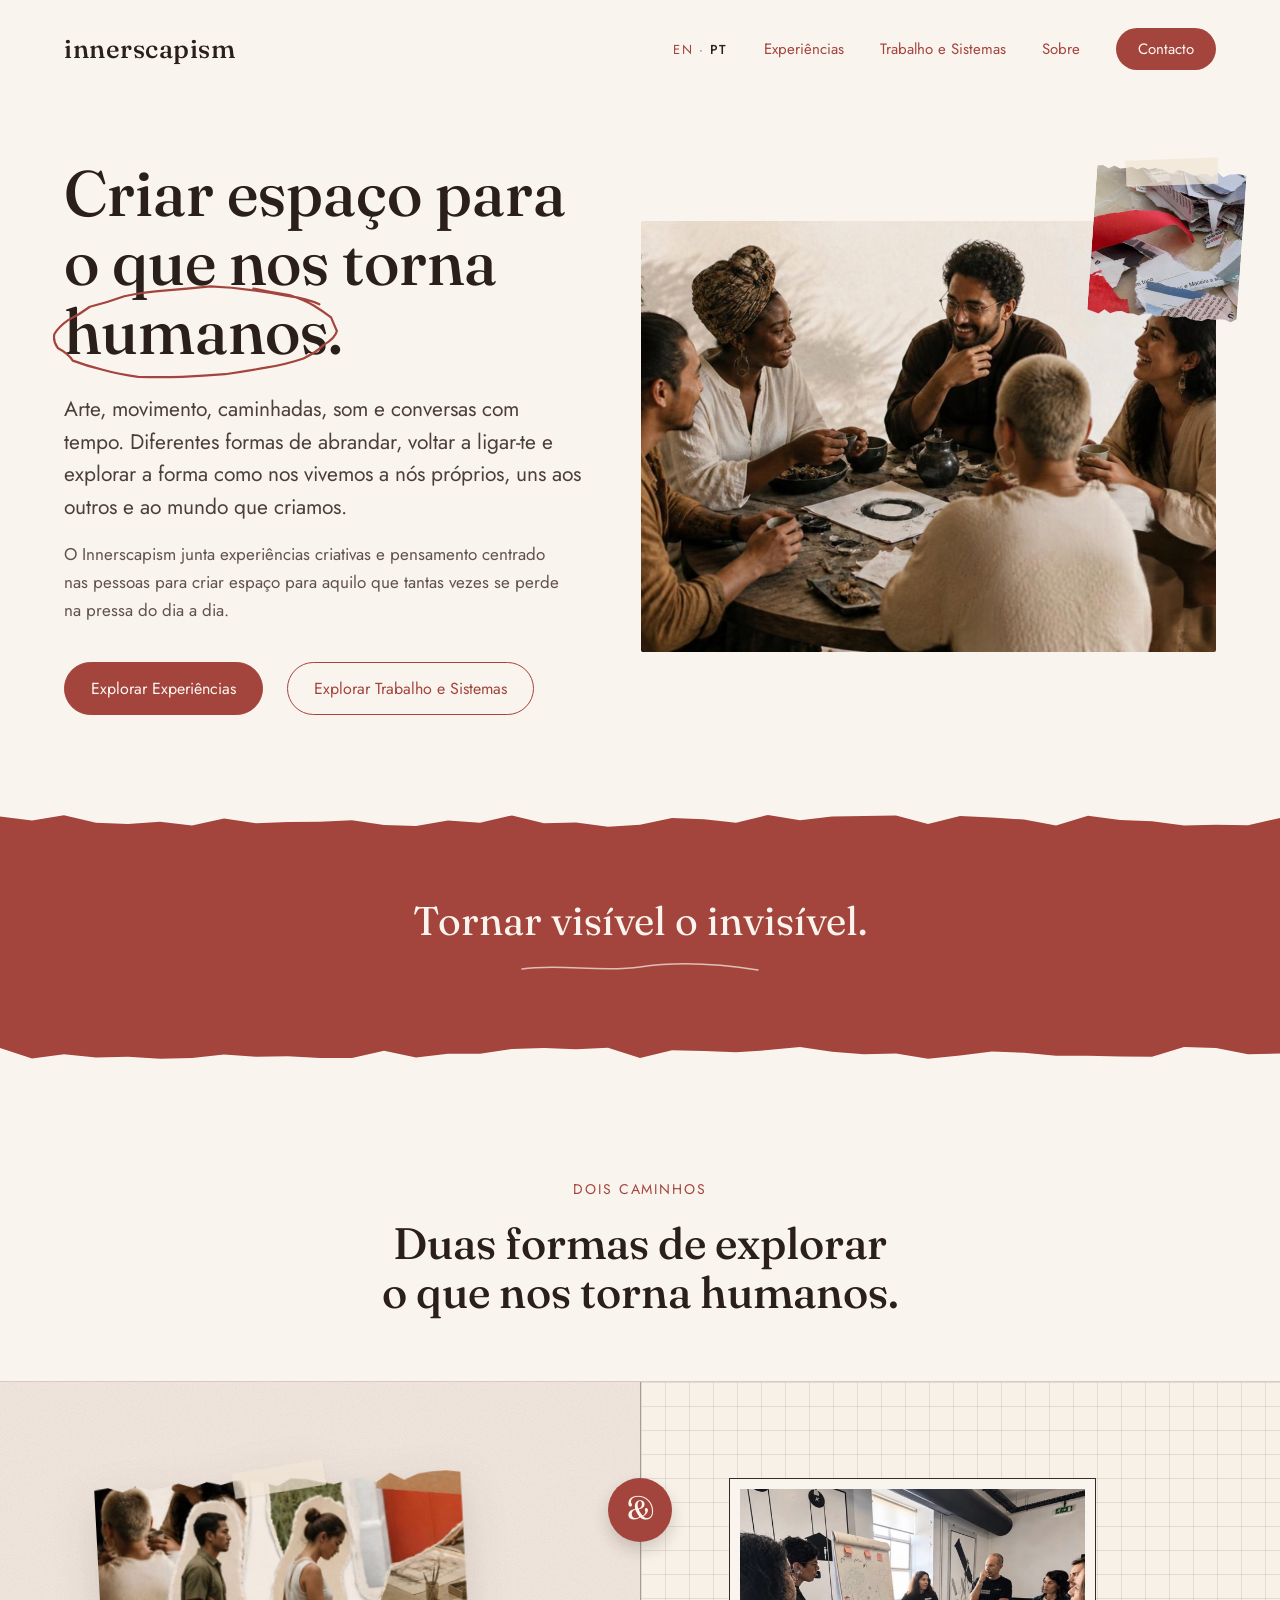
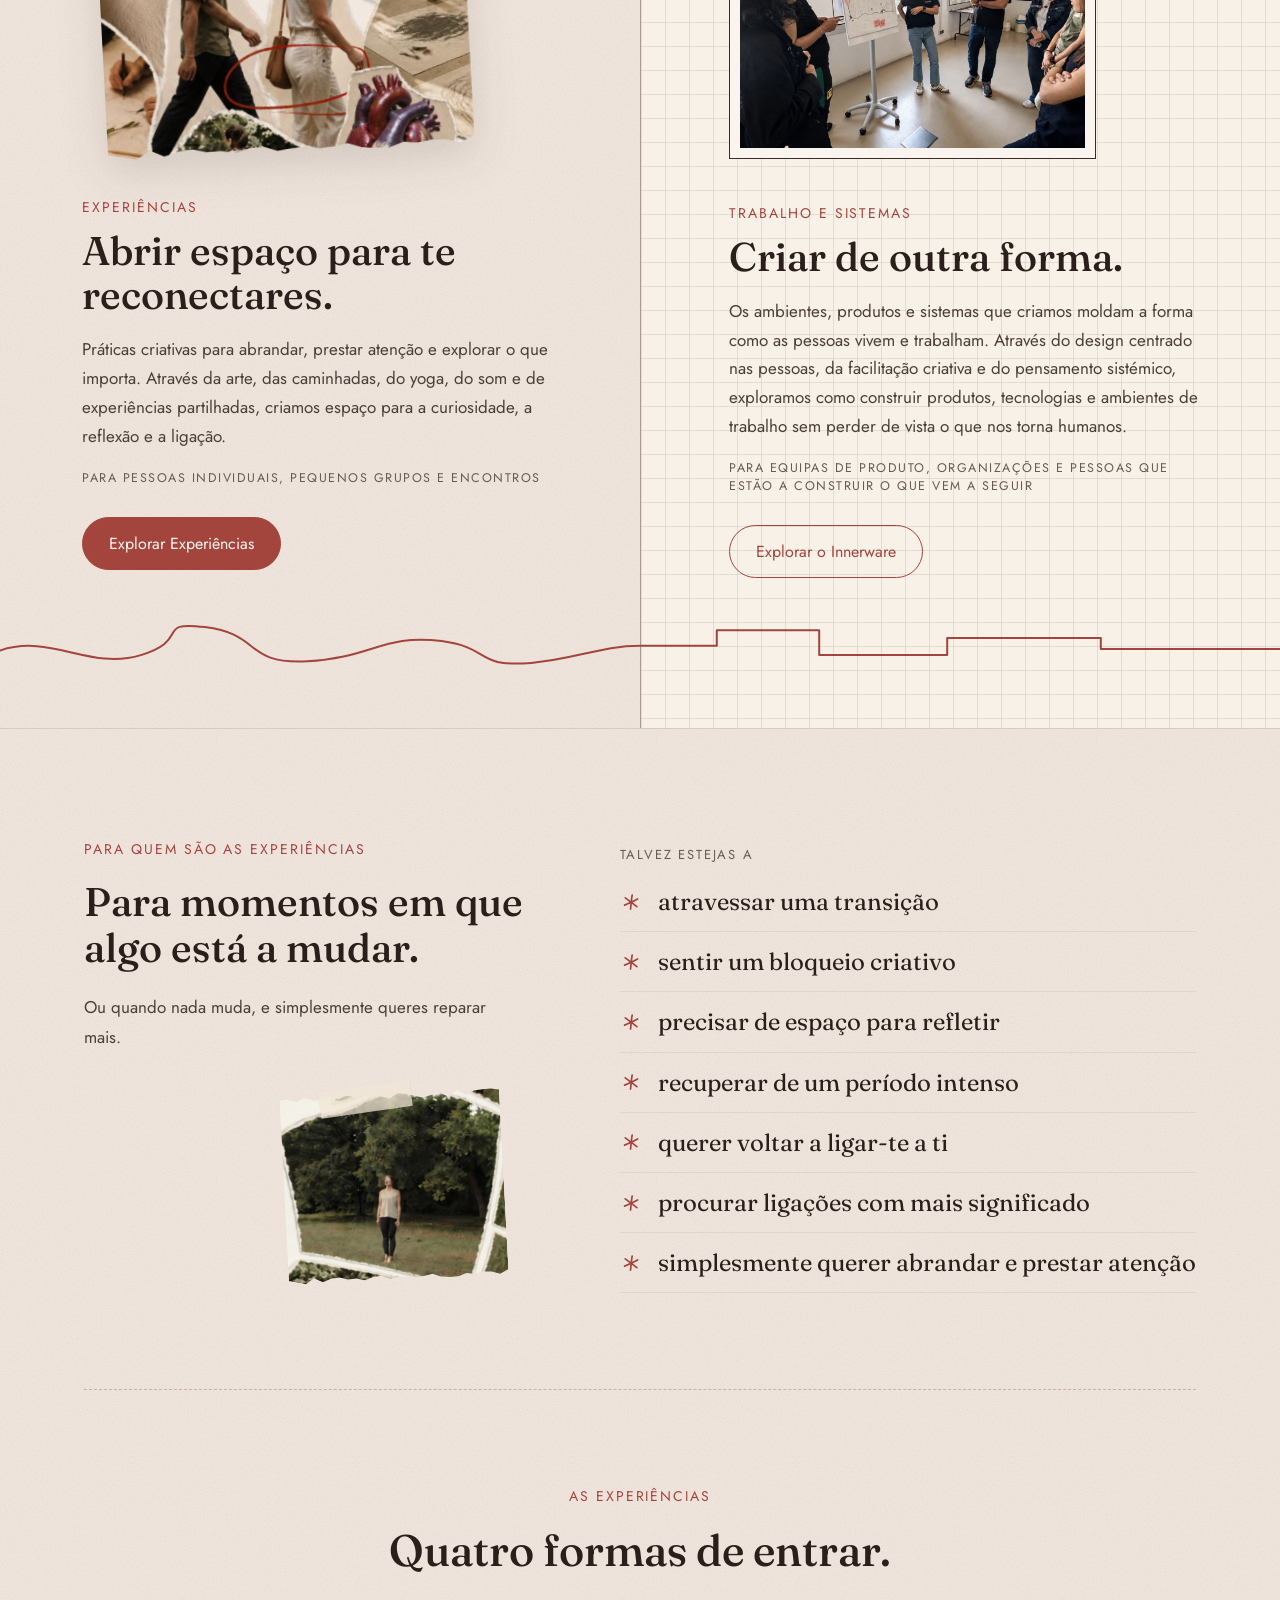
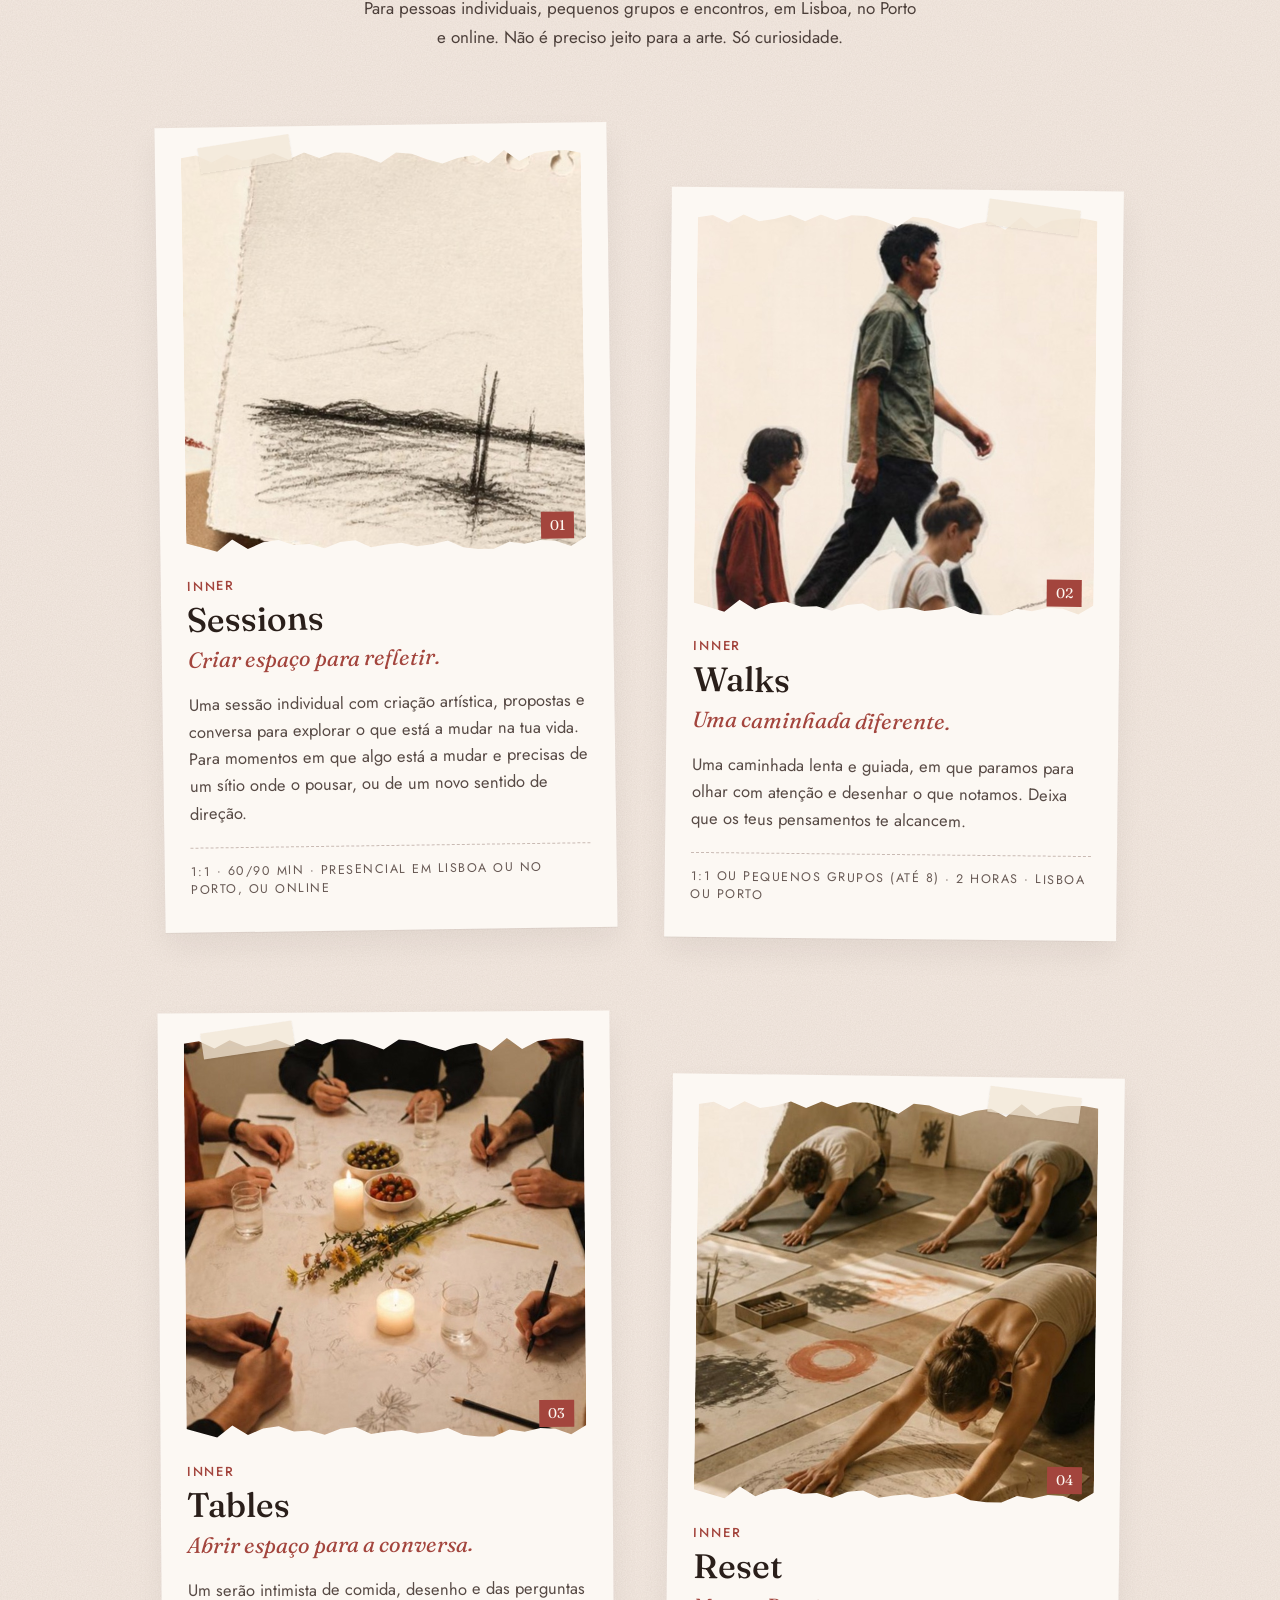
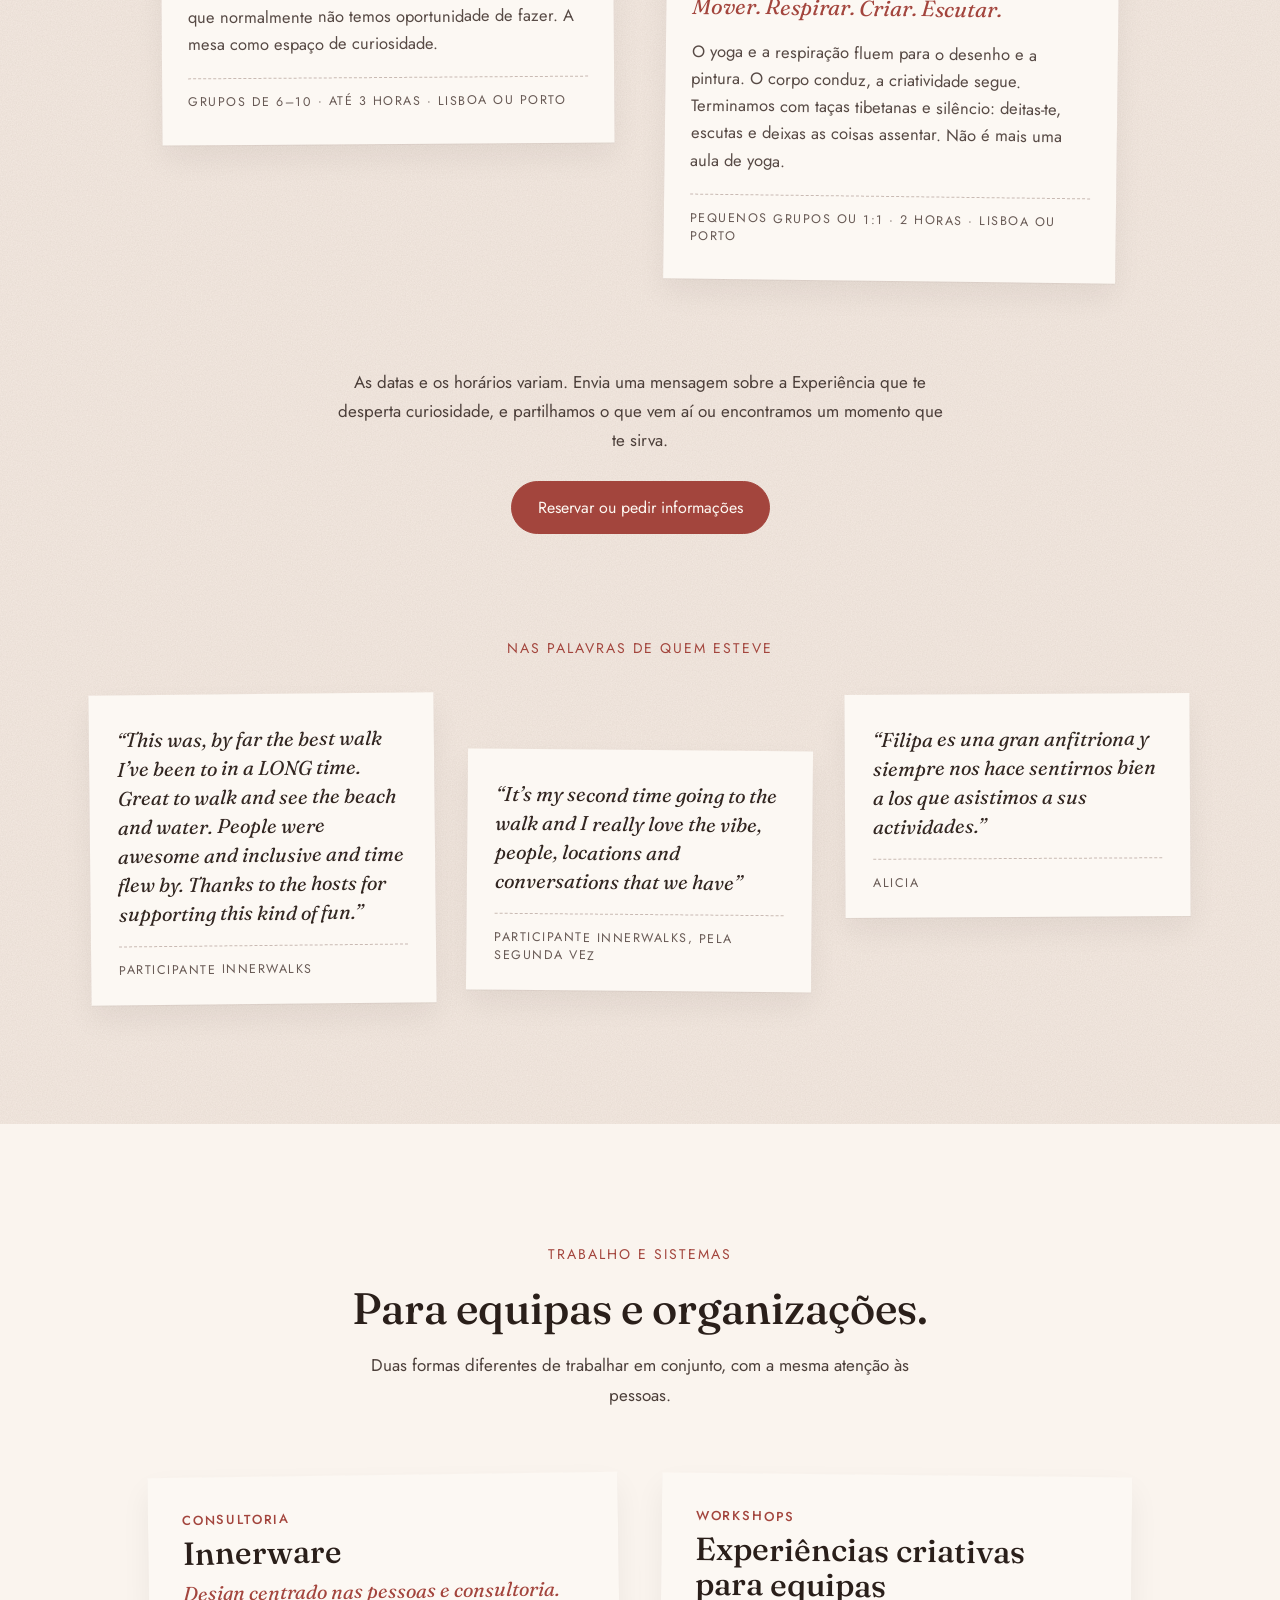
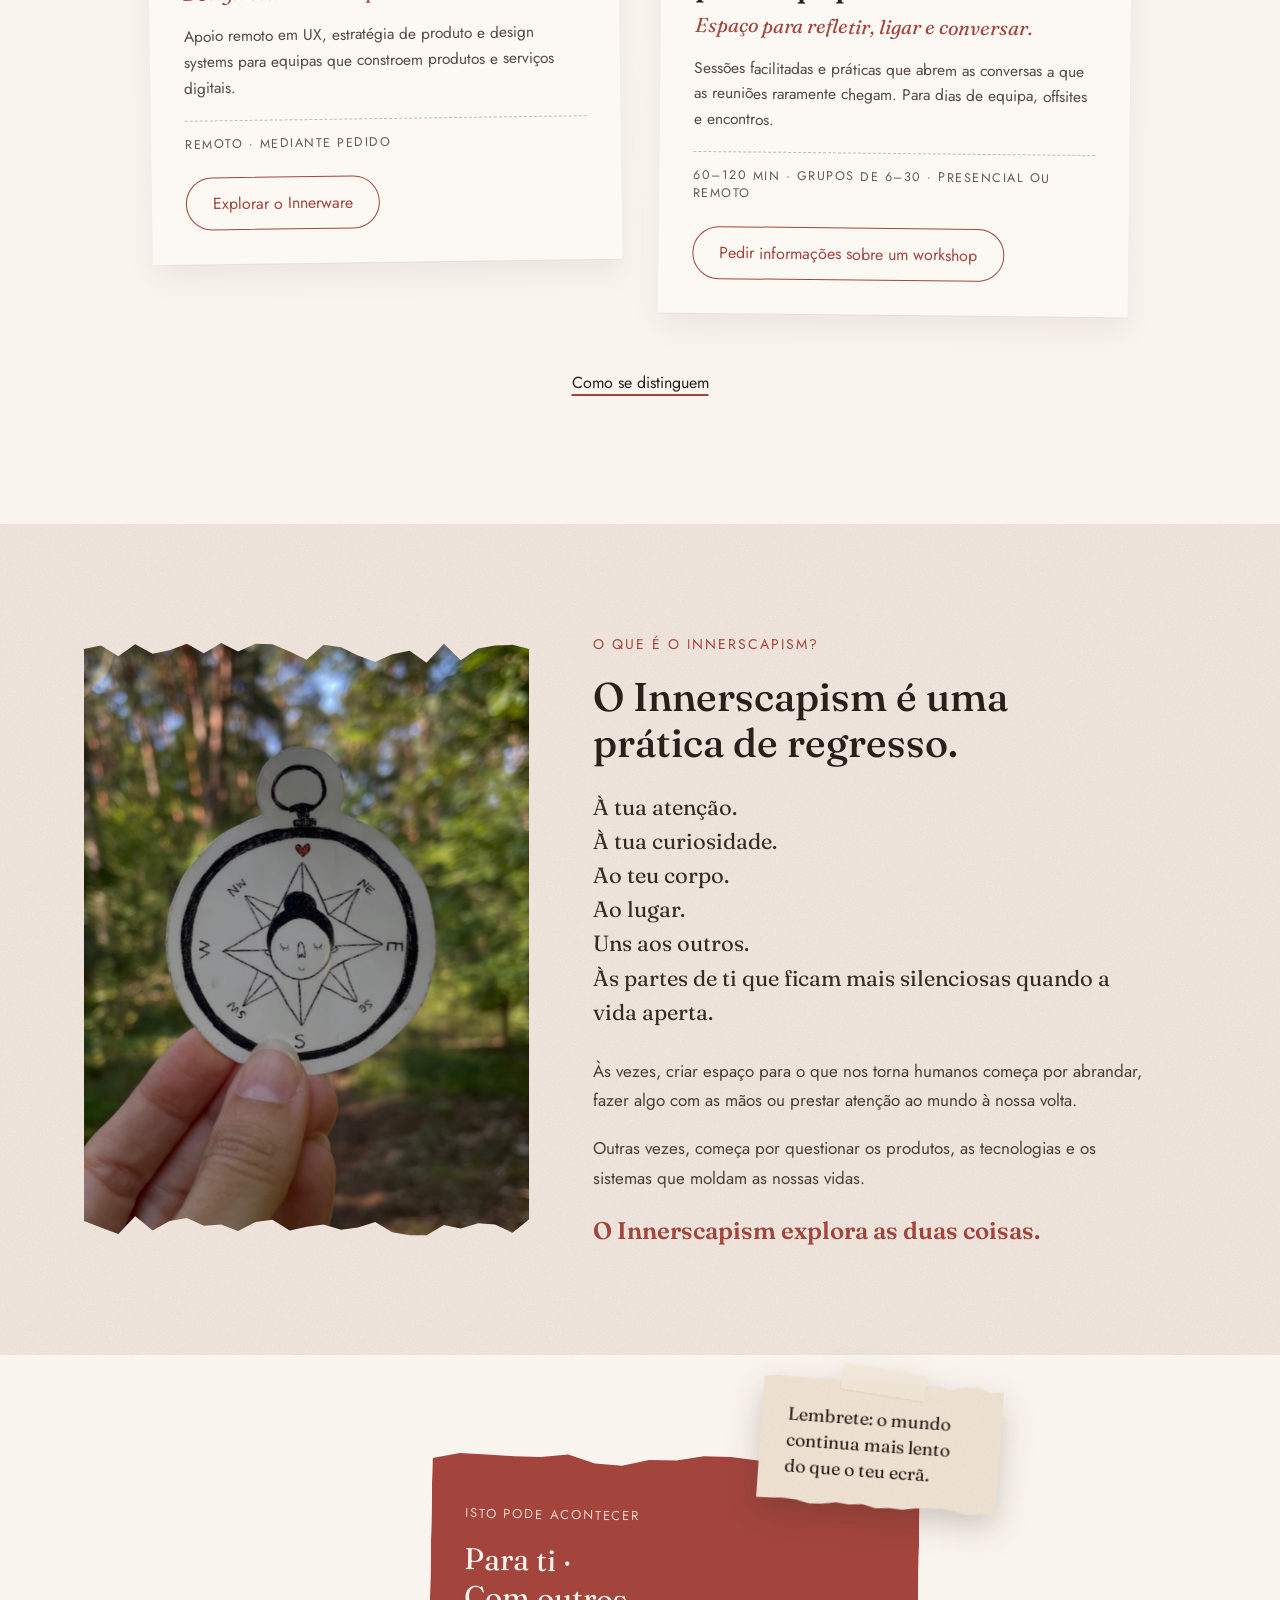
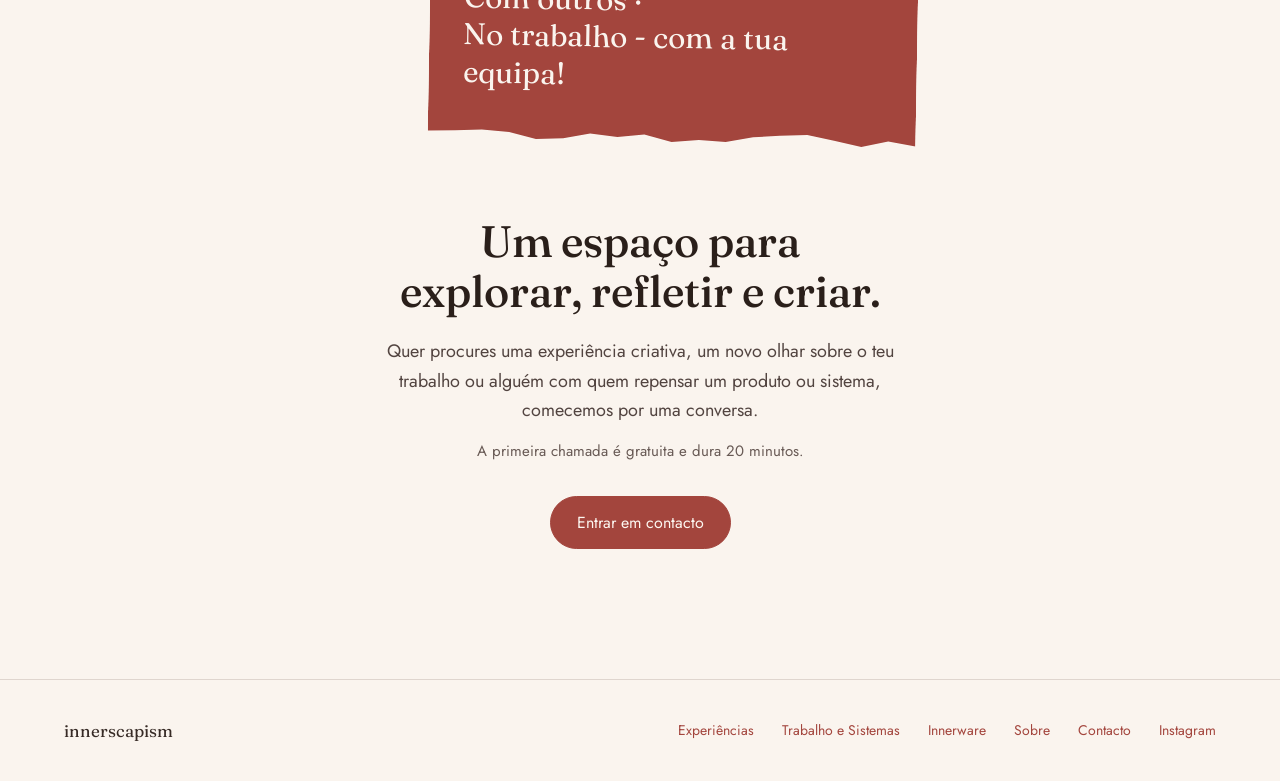
==== commit 74748371: "Capitalise Experiences when it names the offering Co-Authored-By: Claude Opus 5.5 <noreply@anthropic" ====
--- a/pt/index.html
+++ b/pt/index.html
@@ -173,7 +173,7 @@
       <p class="hero-sub" style="font-size: 21px; line-height: 1.55; color: oklch(38% 0.02 40); max-width: 540px; margin: 0 0 16px;">Arte, movimento, caminhadas, som e conversas com tempo. Diferentes formas de abrandar, voltar a ligar-te e explorar a forma como nos vivemos a nós próprios, uns aos outros e ao mundo que criamos.</p>
       <p class="hero-desc" style="font-size: 17px; line-height: 1.65; color: oklch(45% 0.02 40); max-width: 500px; margin: 0 0 38px;">O Innerscapism junta experiências criativas e pensamento centrado nas pessoas para criar espaço para aquilo que tantas vezes se perde na pressa do dia a dia.</p>
       <div class="btn-row">
-        <a href="/pt/#experiences" data-local="index.html#experiences" class="btn-primary">Explorar experiências</a>
+        <a href="/pt/#experiences" data-local="index.html#experiences" class="btn-primary">Explorar Experiências</a>
         <a href="/pt/work" data-local="work.html" class="btn-secondary">Explorar Trabalho e Sistemas</a>
       </div>
     </div>
@@ -209,7 +209,7 @@
           <h3>Abrir espaço para te reconectares.</h3>
           <p class="half-copy">Práticas criativas para abrandar, prestar atenção e explorar o que importa. Através da arte, das caminhadas, do yoga, do som e de experiências partilhadas, criamos espaço para a curiosidade, a reflexão e a ligação.</p>
           <p class="half-for">Para pessoas individuais, pequenos grupos e encontros</p>
-          <a href="/pt/#experiences" data-local="index.html#experiences" class="btn-primary">Explorar experiências</a>
+          <a href="/pt/#experiences" data-local="index.html#experiences" class="btn-primary">Explorar Experiências</a>
         </div>
       </article>
       <span class="seam" aria-hidden="true">&amp;</span>
@@ -236,7 +236,7 @@
       <!-- WHO IT'S FOR -->
     <section class="moments" style="display:grid; grid-template-columns: 0.9fr 1.1fr; gap: 64px; padding: 0 0 96px; margin: 0 auto 96px; align-items:start; max-width: 1112px; border-bottom: 1px dashed oklch(78% 0.03 45);" aria-labelledby="moments-title">
       <div>
-        <p class="kicker">Para quem são as experiências</p>
+        <p class="kicker">Para quem são as Experiências</p>
         <h2 id="moments-title" style="font-family:'Fraunces', serif; font-weight: 500; font-size: 40px; margin: 0 0 22px; line-height: 1.15;">Para momentos em que algo está a mudar.</h2>
         <p style="font-size: 17px; line-height: 1.75; color: oklch(38% 0.02 40); margin: 0; max-width: 420px;">Ou quando nada muda, e simplesmente queres reparar mais.</p>
         <div class="stamp">
@@ -259,7 +259,7 @@
     </section>
 
     <div style="text-align:center; margin: 0 auto 72px; max-width: 640px;">
-      <p class="kicker">As experiências</p>
+      <p class="kicker">As Experiências</p>
       <h2 id="exp-title" style="font-family:'Fraunces', serif; font-weight: 500; font-size: 44px; margin: 0 0 18px; line-height: 1.12;">Quatro formas de entrar.</h2>
       <p class="body-copy" style="margin: 0 auto; text-align: center;">Para pessoas individuais, pequenos grupos e encontros, em Lisboa, no Porto e online. Não é preciso jeito para a arte. Só curiosidade.</p>
     </div>
@@ -317,7 +317,7 @@
     </div>
 
     <div class="exp-next">
-      <p>As datas e os horários variam. Envia uma mensagem sobre a experiência que te desperta curiosidade, e partilhamos o que vem aí ou encontramos um momento que te sirva.</p>
+      <p>As datas e os horários variam. Envia uma mensagem sobre a Experiência que te desperta curiosidade, e partilhamos o que vem aí ou encontramos um momento que te sirva.</p>
       <a href="/pt/contact#experiences" data-local="contact.html#experiences" class="btn-primary">Reservar ou pedir informações</a>
     </div>
 
@@ -385,7 +385,7 @@
   <!-- 8. CLOSING -->
   <section id="contact" class="contact" style="padding: 10px 64px 130px; text-align:center;" aria-labelledby="closing-title">
     <div class="collage">
-      <aside class="doors-note torn-note paper" aria-label="Onde as experiências acontecem">
+      <aside class="doors-note torn-note paper" aria-label="Onde as Experiências acontecem">
         <div style="font-size: 13px; letter-spacing: 0.14em; text-transform: uppercase; opacity: 0.8; margin-bottom: 18px;">Isto pode acontecer</div>
         <p style="font-family:'Fraunces', serif; font-size: 30px; line-height: 1.25; margin: 0;">
           Para ti ·<br>
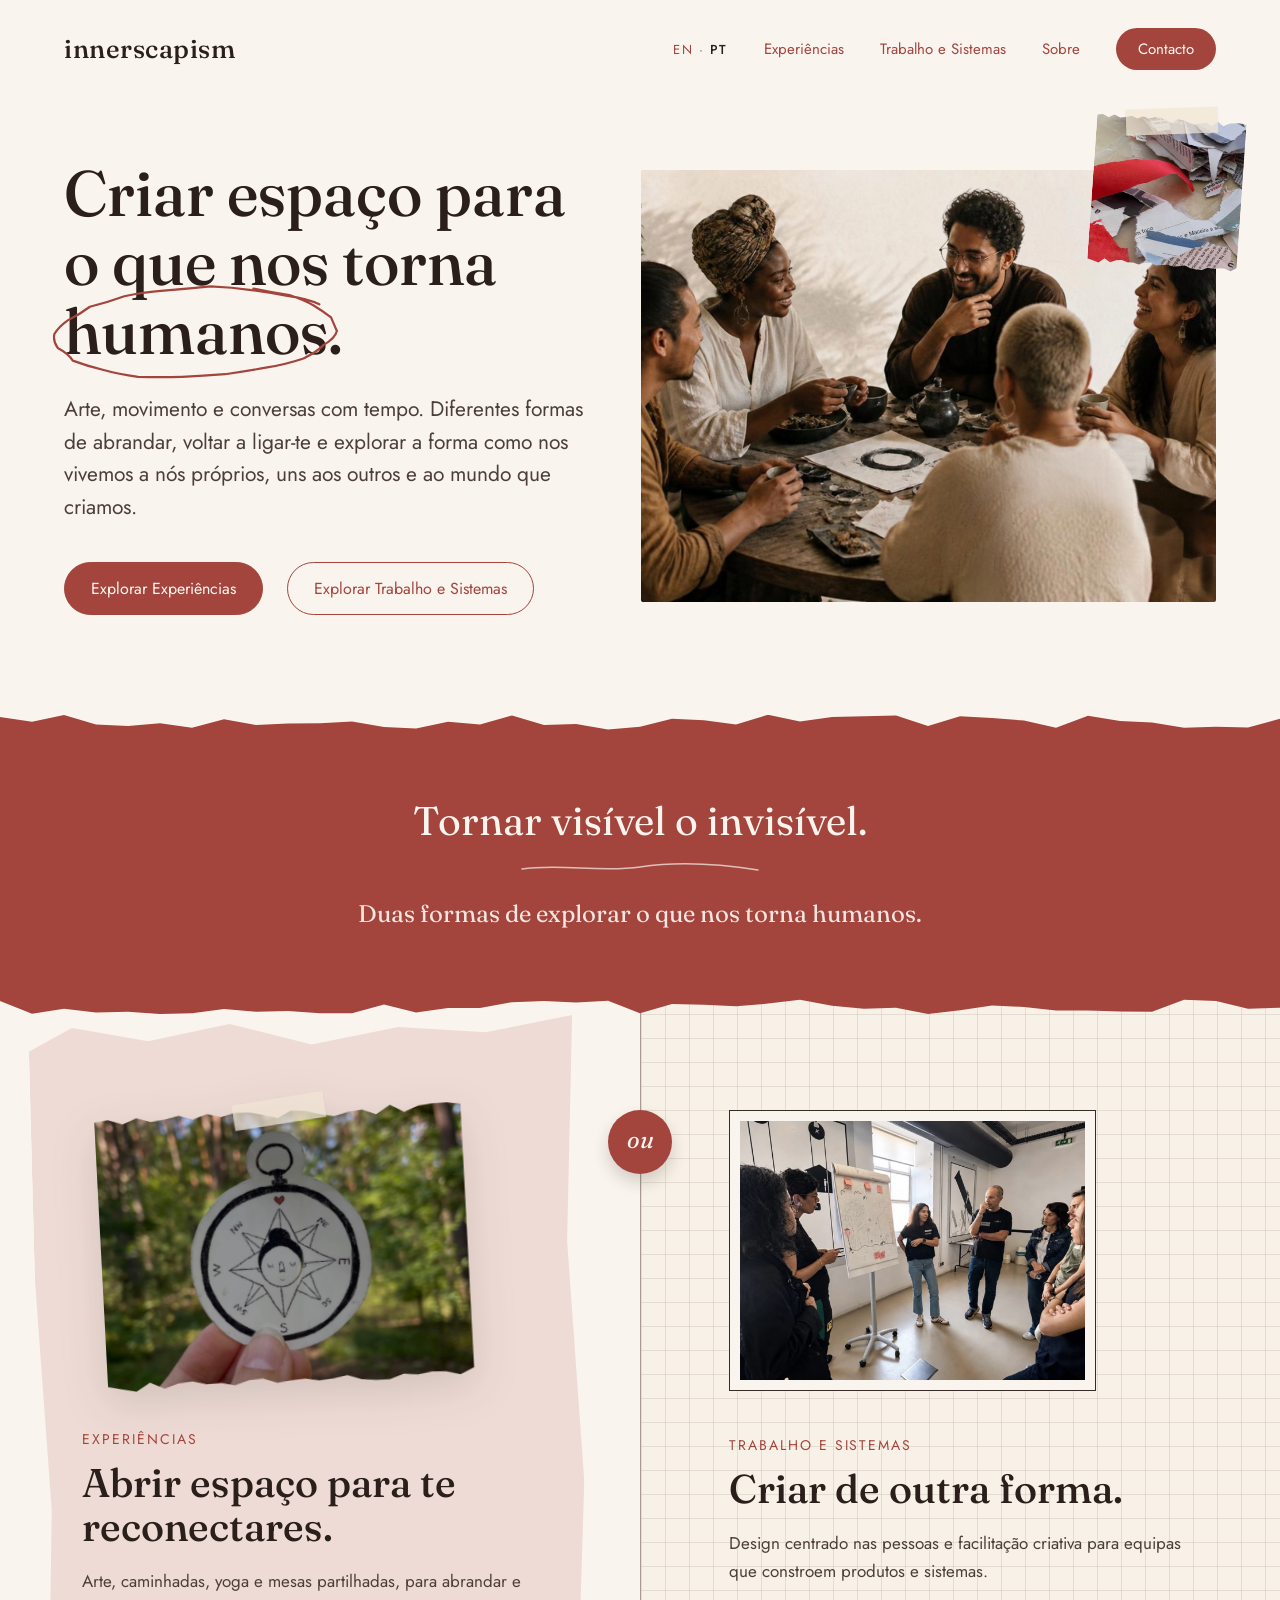
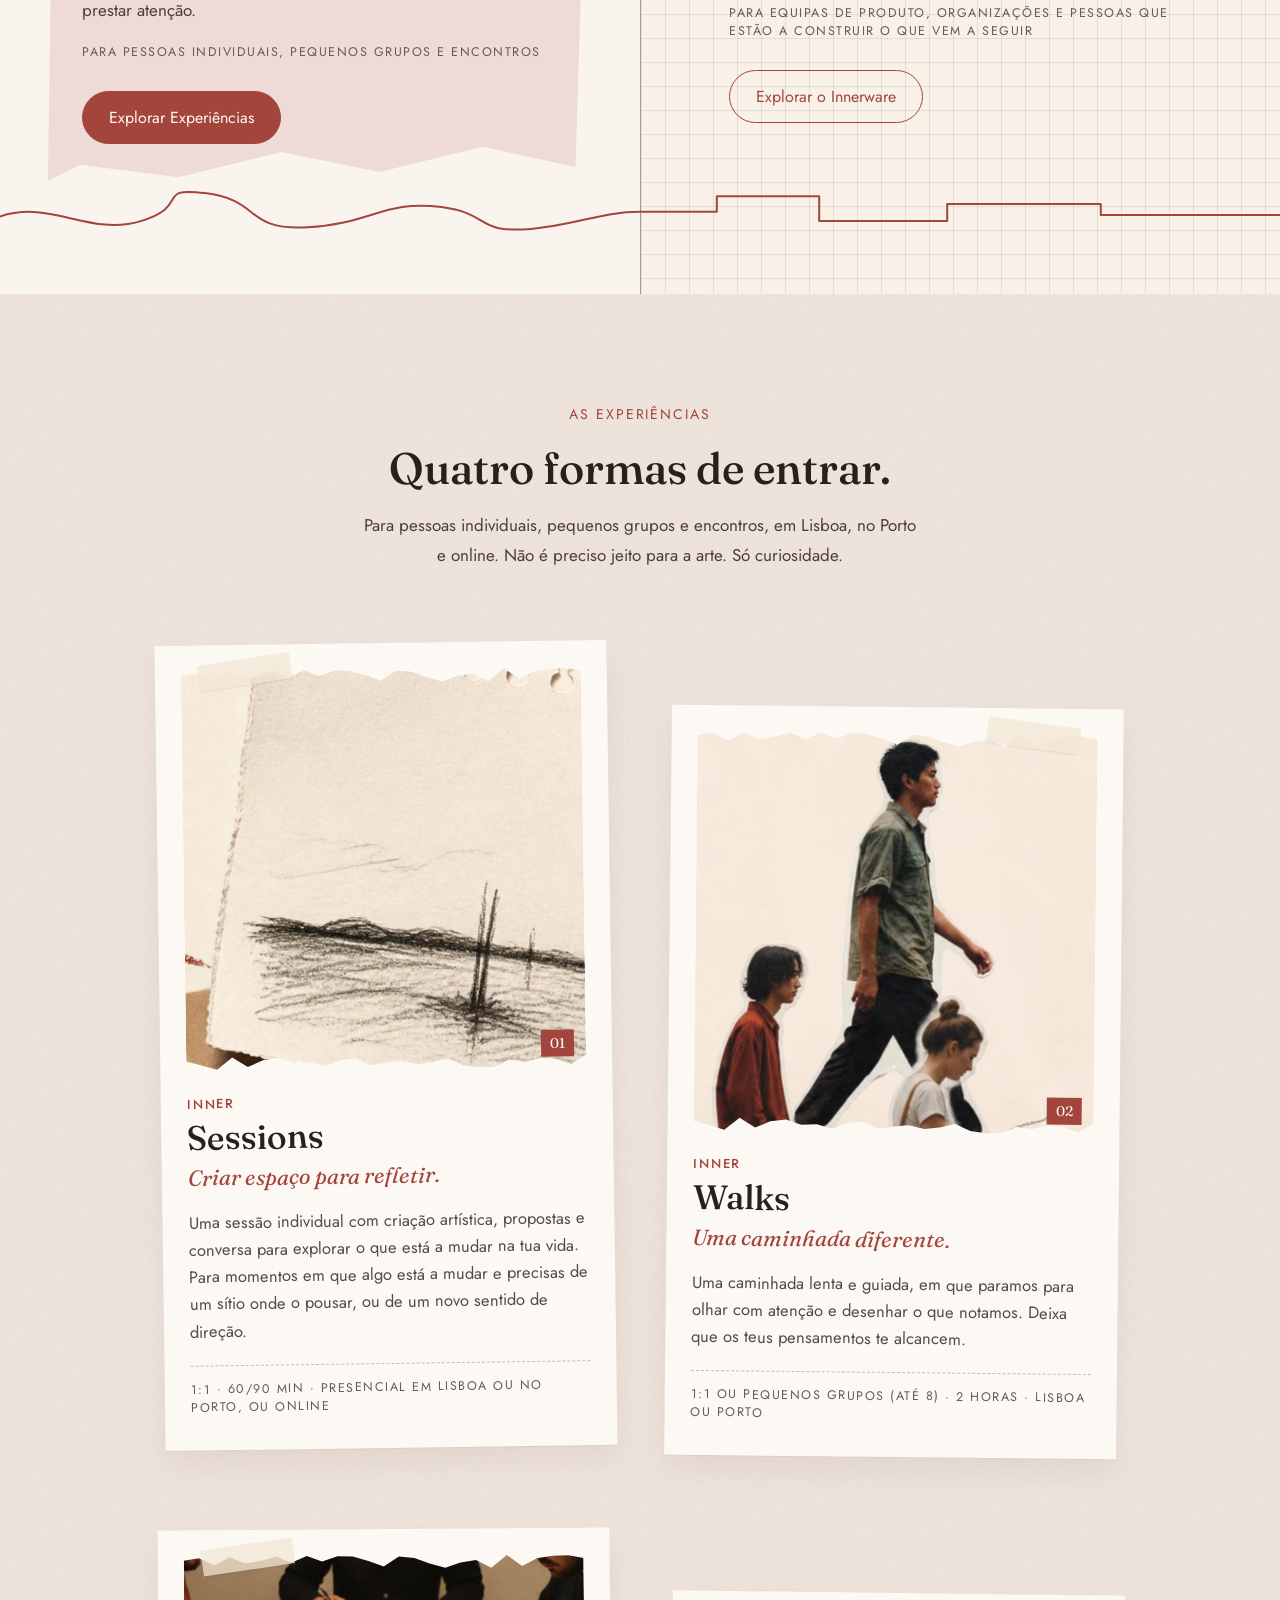
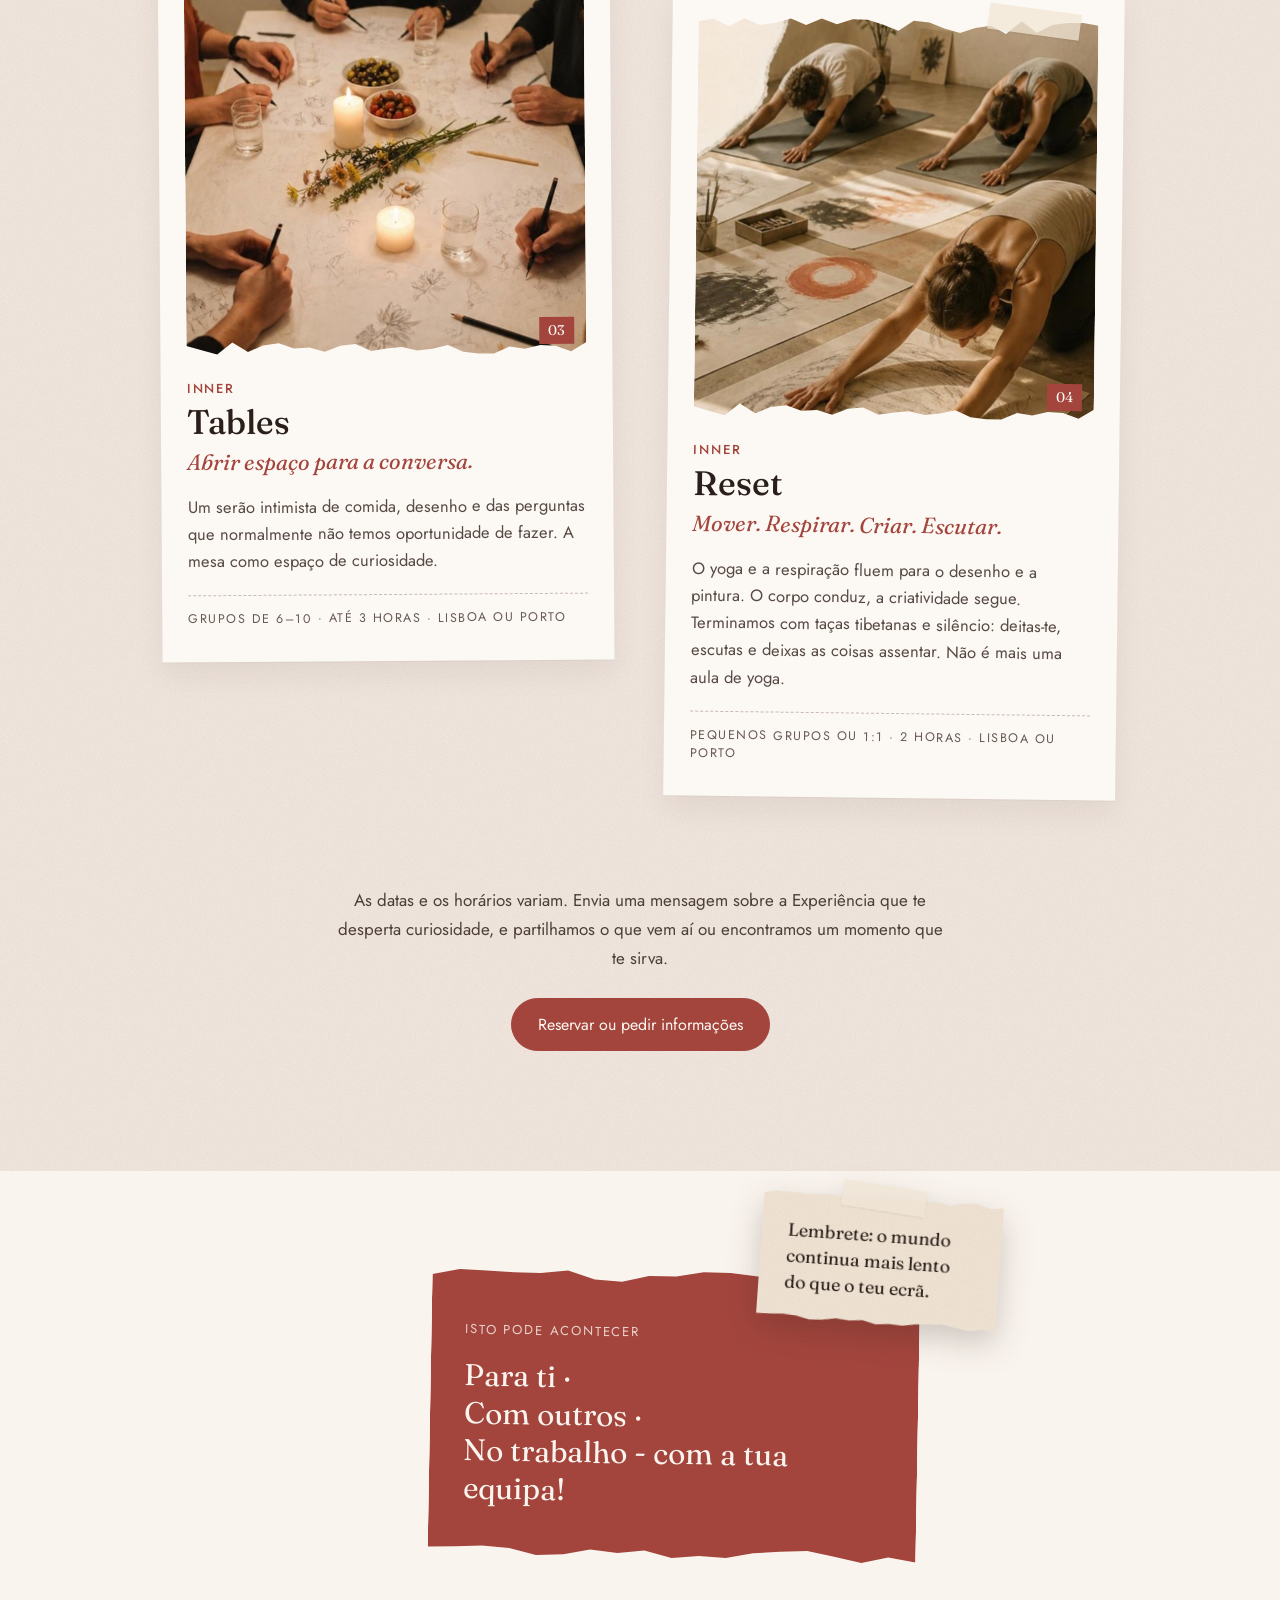
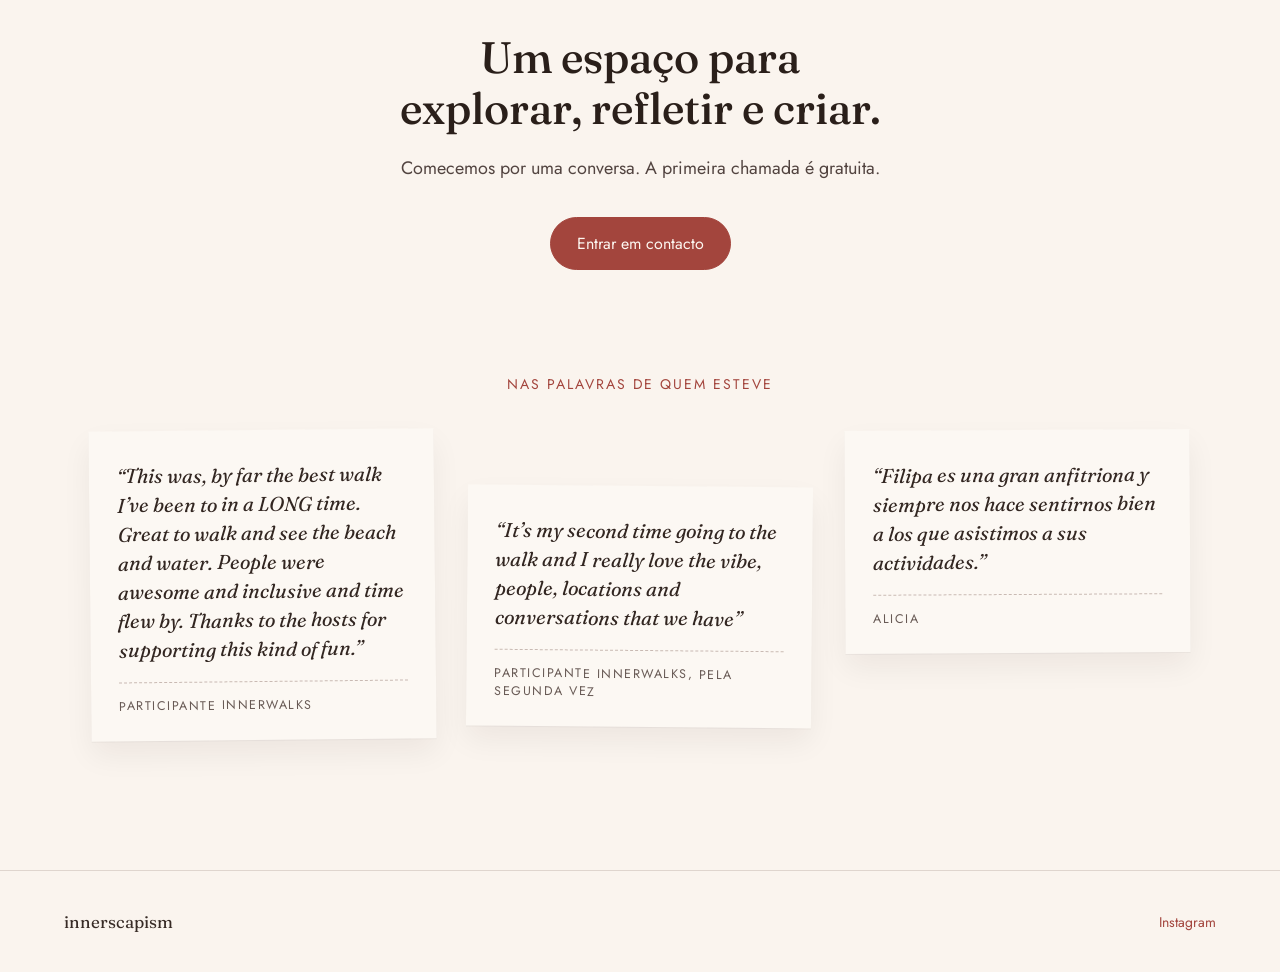
==== commit 0fa09173: "Simplify homepage and polish layout Homepage trimmed: one-line hero, rust band carries "Two ways of " ====
--- a/pt/index.html
+++ b/pt/index.html
@@ -4,11 +4,11 @@
 <meta charset="utf-8">
 <meta name="viewport" content="width=device-width, initial-scale=1">
 <title>innerscapism · Criar espaço para o que nos torna humanos</title>
-<meta name="description" content="Experiências criativas em Lisboa, no Porto e online, e design centrado nas pessoas para equipas e organizações. Arte, caminhadas, movimento, som e conversa: criar espaço para o que nos torna humanos.">
+<meta name="description" content="Experiências criativas em Lisboa, no Porto e online, e design centrado nas pessoas para equipas e organizações. Arte, movimento e conversa: criar espaço para o que nos torna humanos.">
 <meta property="og:type" content="website">
 <meta property="og:site_name" content="innerscapism">
 <meta property="og:title" content="innerscapism · Criar espaço para o que nos torna humanos">
-<meta property="og:description" content="Experiências criativas em Lisboa, no Porto e online, e design centrado nas pessoas para equipas e organizações. Arte, caminhadas, movimento, som e conversa: criar espaço para o que nos torna humanos.">
+<meta property="og:description" content="Experiências criativas em Lisboa, no Porto e online, e design centrado nas pessoas para equipas e organizações. Arte, movimento e conversa: criar espaço para o que nos torna humanos.">
 <meta property="og:url" content="https://innerscapism.com/pt/">
 <meta property="og:image" content="https://innerscapism.com/assets/images/share/home.jpg">
 <meta property="og:image:width" content="1200">
@@ -22,6 +22,7 @@
 <meta property="og:locale:alternate" content="en_GB">
 <link href="https://fonts.googleapis.com/css2?family=Fraunces:ital,opsz,wght@0,9..144,400;0,9..144,500;0,9..144,600;1,9..144,400&family=Jost:wght@300;400;500&display=swap" rel="stylesheet">
 <link rel="stylesheet" href="../assets/css/innerscapism.css">
+<script src="../assets/js/reveal.js" defer></script>
 <style>
   html { scroll-behavior: smooth; }
 
@@ -32,11 +33,15 @@
   .badge-paper { background-color: oklch(93% 0.025 75); color: oklch(25% 0.02 40); padding: 26px 26px 24px; font-family: 'Fraunces', serif; font-size: 18px; line-height: 1.45; }
 
   /* ---- Two paths: one spread, organic half and system half ---- */
-  .split { padding: 120px 0 0; }
+  .split { padding: 0; margin-top: -48px; position: relative; z-index: 0; }
+  .strip { position: relative; z-index: 1; }
   .split-head { text-align: center; max-width: 680px; margin: 0 auto 64px; padding: 0 24px; }
-  .split-grid { position: relative; display: grid; grid-template-columns: 1fr 1fr; border-top: 1px solid oklch(85% 0.02 60); border-bottom: 1px solid oklch(85% 0.02 60); }
-  .half { padding: 96px 64px 150px; }
-  .half-human { background-color: oklch(94% 0.015 65); }
+  .split-grid { position: relative; display: grid; grid-template-columns: 1fr 1fr; }
+  .half { padding: 144px 64px 150px; }
+  .half-human { position: relative; background-color: oklch(97% 0.01 70); }
+  .half-human::before { content: ""; position: absolute; inset: 56px 9% 120px 6%; background: #a3453d; opacity: 0.14; transform: rotate(-1.5deg); pointer-events: none;
+    clip-path: polygon(0 3%, 8% 0, 22% 2%, 37% 0, 52% 3%, 68% 1%, 84% 2%, 100% 0, 98% 30%, 100% 62%, 97% 100%, 80% 97%, 61% 100%, 43% 97%, 24% 100%, 6% 98%, 0 100%, 2% 64%, 0 33%); }
+  .half-human .half-inner { position: relative; }
   .half-system { border-left: 1px solid oklch(70% 0.02 50); }
   .half-inner { max-width: 470px; }
   .half-human .half-inner { margin-left: auto; margin-right: 24px; }
@@ -45,21 +50,14 @@
   .half-copy { font-size: 17px; line-height: 1.7; color: oklch(38% 0.02 40); margin: 0 0 18px; }
   .half-for { font-size: 12.5px; letter-spacing: 0.12em; text-transform: uppercase; color: oklch(48% 0.02 40); margin: 0 0 30px; }
   .human-photo { position: relative; width: 78%; margin: 0 0 44px 4%; transform: rotate(-3deg); filter: drop-shadow(0 14px 22px rgba(33, 25, 23, 0.14)); }
-  .human-photo img { display: block; width: 100%; aspect-ratio: 4 / 3; object-fit: cover; }
+  .human-photo img { display: block; width: 100%; aspect-ratio: 4 / 3; object-fit: cover; object-position: center 40%; }
   .human-photo .tape { top: -12px; left: 38%; transform: rotate(-6deg); }
   .system-photo { box-sizing: border-box; width: 78%; margin: 0 0 44px; padding: 10px; border: 1px solid oklch(30% 0.02 40); background: oklch(97% 0.01 70); }
   .system-photo img { display: block; width: 100%; aspect-ratio: 4 / 3; object-fit: cover; filter: grayscale(0.25); }
-  .seam { position: absolute; left: 50%; top: 96px; transform: translateX(-50%); z-index: 2; width: 64px; height: 64px; border-radius: 50%; background: #a3453d; color: oklch(97% 0.01 70); display: grid; place-items: center; font-family: 'Fraunces', serif; font-size: 30px; line-height: 1; padding-bottom: 3px; box-sizing: border-box; box-shadow: 0 8px 16px rgba(40, 26, 20, 0.18); }
+  .seam { position: absolute; left: 50%; top: 144px; transform: translateX(-50%); z-index: 2; width: 64px; height: 64px; border-radius: 50%; background: #a3453d; color: oklch(97% 0.01 70); display: grid; place-items: center; font-family: 'Fraunces', serif; font-style: italic; font-size: 24px; line-height: 1; padding-bottom: 4px; box-sizing: border-box; box-shadow: 0 8px 16px rgba(40, 26, 20, 0.18); }
   .split-line { position: absolute; left: 0; right: 0; bottom: 48px; width: 100%; height: 70px; pointer-events: none; }
 
-  /* ---- Who it's for ---- */
-  .moments-list { list-style: none; padding: 0; margin: 0; }
-  .moments-list li { font-family: 'Fraunces', serif; font-size: 24px; line-height: 1.3; padding: 14px 0 14px 38px; border-bottom: 1px solid oklch(88% 0.015 60); position: relative; }
-  .moments-list li::before { content: ""; position: absolute; left: 2px; top: 50%; width: 18px; height: 18px; transform: translateY(-50%) rotate(8deg); background: url("data:image/svg+xml,%3Csvg xmlns='http://www.w3.org/2000/svg' viewBox='0 0 20 20'%3E%3Cg fill='none' stroke='%23a3453d' stroke-width='1.9' stroke-linecap='round'%3E%3Cpath d='M10.2 2.2 C10 7 10.4 13 10.6 17.8'/%3E%3Cpath d='M3 6.3 C7.5 8.6 12.5 11.6 17.2 14.2'/%3E%3Cpath d='M3.4 14.4 C8 11.8 12.6 8.6 16.8 5.6'/%3E%3C/g%3E%3C/svg%3E") no-repeat center / contain; }
-
-  .stamp { position: relative; display: inline-block; transform: rotate(-3deg); margin: 40px 0 0 200px; }
-  .stamp img { width: 220px; max-width: 100%; aspect-ratio: 47 / 40; object-fit: cover; display: block; }
-  .stamp .tape { top: -8px; left: 40px; transform: rotate(-5deg); }
+
 
   /* ---- Experiences: four cards as a 2 x 2 grid on wide screens ---- */
   @media (min-width: 1001px) {
@@ -85,12 +83,6 @@
   .quote blockquote { margin: 0 0 18px; font-family: 'Fraunces', serif; font-style: italic; font-size: 20px; line-height: 1.45; color: oklch(28% 0.02 40); }
   .quote figcaption { font-size: 12.5px; letter-spacing: 0.12em; text-transform: uppercase; color: oklch(48% 0.02 40); padding-top: 14px; border-top: 1px dashed oklch(80% 0.02 50); }
 
-  /* ---- Work & Systems ---- */
-  .work-pair { display: grid; grid-template-columns: repeat(2, minmax(0, 1fr)); gap: 40px; max-width: 980px; margin: 0 auto; align-items: start; }
-  .work-pair .door { padding: 36px 34px 34px; }
-  .work-pair .door:nth-child(2) { margin-top: 0; }
-  .work-pair .door-title { font-size: 32px; margin-bottom: 10px; }
-  .work-pair .door-meta { margin-bottom: 24px; }
 
   /* ---- Closing ---- */
   .collage { position: relative; width: min(100%, 420px); margin: 90px auto 72px; }
@@ -103,15 +95,15 @@
   @media (max-width: 860px) {
     .hero { grid-template-columns: 1fr !important; padding: 48px 28px 64px !important; gap: 48px !important; }
     .about { grid-template-columns: 1fr !important; padding: 72px 28px !important; gap: 36px !important; }
-    .moments { grid-template-columns: 1fr !important; gap: 36px !important; padding-bottom: 72px !important; margin-bottom: 72px !important; }
     .section-pad { padding-left: 28px !important; padding-right: 28px !important; }
-    .work-pair { grid-template-columns: 1fr; max-width: 560px; }
     .split-grid { grid-template-columns: 1fr; }
     .half { padding: 72px 28px 80px; }
+    .half-human { padding-top: 120px; }
     .half-human .half-inner, .half-system .half-inner { margin: 0 auto; max-width: 560px; }
-    .half-system { border-left: 0; border-top: 1px solid oklch(70% 0.02 50); }
+    .half-system { border-left: 0; }
     .seam { position: relative; left: auto; top: auto; transform: none; margin: -32px auto; }
     .split-line { display: none; }
+    .half-human::before { inset: 28px 4% 40px 3%; }
     .quotes-grid { grid-template-columns: 1fr; max-width: 520px; margin: 0 auto; }
     .quotes .door:nth-child(n) { margin-top: 0 !important; }
   }
@@ -123,17 +115,14 @@
     .hero-desc { font-size: 16px !important; }
     .strip { padding: 64px 18px !important; }
     .strip p { font-size: 28px !important; }
+    .strip h2 { font-size: 19px !important; }
     .about { padding: 56px 18px !important; }
     .about-copy p { font-size: 16px !important; }
-    .moments { padding-bottom: 56px !important; margin-bottom: 64px !important; }
-    .stamp { margin-left: 70px; }
-    .moments-list li { font-size: 20px; }
     .section-pad { padding: 72px 18px 80px !important; }
-    .split { padding-top: 72px; }
     .half { padding: 56px 18px 64px; }
+    .half-human { padding-top: 104px; }
     .half h3 { font-size: 30px; }
     .human-photo, .system-photo { width: 100%; margin-left: 0; }
-    .work-pair .door { padding: 28px 22px 26px; }
     .quotes { margin-top: 72px; }
     .quote blockquote { font-size: 18px; }
     .exp-next { margin-top: 64px; }
@@ -170,8 +159,7 @@
   <section class="hero" style="display:grid; grid-template-columns: 0.95fr 1.05fr; gap: 56px; padding: 60px 64px 100px; align-items:center;" aria-labelledby="hero-title">
     <div>
       <h1 id="hero-title" style="font-family:'Fraunces', serif; font-weight: 500; font-size: 64px; line-height: 1.08; margin: 0 0 28px; max-width: 620px;">Criar espaço para o que nos torna <span class="circled">humanos<svg viewBox="0 0 200 60" preserveAspectRatio="none" aria-hidden="true"><path d="M139.3 4.4 Q151.2 6.6 164.0 8.2 Q173.7 11.0 180.6 14.3 Q186.9 17.6 192.5 21.2 Q194.4 25.1 196.5 29.1 Q195.3 33.3 187.5 37.2 Q182.7 41.4 173.6 45.1 Q162.2 48.4 147.8 50.5 Q134.1 52.6 119.9 54.3 Q105.2 55.3 90.4 55.8 Q75.3 56.3 60.3 55.8 Q46.9 54.3 36.1 51.7 Q24.9 49.4 15.6 46.4 Q12.8 42.4 5.3 39.0 Q1.9 35.1 3.0 30.9 Q5.9 26.7 12.4 22.8 Q20.9 19.1 27.3 15.0 Q40.0 12.3 50.9 8.9 Q64.4 6.4 79.9 5.5 Q94.7 4.4 110.0 3.1 Q124.9 3.6 138.0 5.3 Q150.8 6.7 162.6 8.7 Q176.2 10.3 184.5 13.6" fill="none" stroke="#a3453d" stroke-width="2.2" stroke-linecap="round" vector-effect="non-scaling-stroke"/></svg></span>.</h1>
-      <p class="hero-sub" style="font-size: 21px; line-height: 1.55; color: oklch(38% 0.02 40); max-width: 540px; margin: 0 0 16px;">Arte, movimento, caminhadas, som e conversas com tempo. Diferentes formas de abrandar, voltar a ligar-te e explorar a forma como nos vivemos a nós próprios, uns aos outros e ao mundo que criamos.</p>
-      <p class="hero-desc" style="font-size: 17px; line-height: 1.65; color: oklch(45% 0.02 40); max-width: 500px; margin: 0 0 38px;">O Innerscapism junta experiências criativas e pensamento centrado nas pessoas para criar espaço para aquilo que tantas vezes se perde na pressa do dia a dia.</p>
+      <p class="hero-sub" style="font-size: 21px; line-height: 1.55; color: oklch(38% 0.02 40); max-width: 540px; margin: 0 0 38px;">Arte, movimento e conversas com tempo. Diferentes formas de abrandar, voltar a ligar-te e explorar a forma como nos vivemos a nós próprios, uns aos outros e ao mundo que criamos.</p>
       <div class="btn-row">
         <a href="/pt/#experiences" data-local="index.html#experiences" class="btn-primary">Explorar Experiências</a>
         <a href="/pt/work" data-local="work.html" class="btn-secondary">Explorar Trabalho e Sistemas</a>
@@ -190,29 +178,26 @@
   <div class="strip torn-band" style="color: oklch(97% 0.01 70); padding: 80px 64px 84px; text-align: center; background-color: #A3453D">
     <p style="font-family:'Fraunces', serif; font-size: 40px; line-height: 1.3; max-width: 780px; margin: 0 auto; font-weight: 400;">Tornar visível o invisível.</p>
     <svg class="scribble-under" viewBox="0 0 240 14" aria-hidden="true"><path d="M2 8 C40 2 80 12 120 6 S200 3 238 9" fill="none" stroke="oklch(97% 0.01 70)" stroke-width="1.6" stroke-linecap="round" opacity="0.7"/></svg>
+    <h2 id="paths-title" style="font-family:'Fraunces', serif; font-weight: 400; font-size: 24px; line-height: 1.4; margin: 22px auto 0; max-width: 640px; opacity: 0.92; text-wrap: balance;">Duas formas de explorar o que nos torna humanos.</h2>
   </div>
 
   <!-- 3. TWO PATHS: one spread, two halves (organic / system) -->
   <section class="split" aria-labelledby="paths-title">
-    <div class="split-head">
-      <p class="kicker">Dois caminhos</p>
-      <h2 id="paths-title" style="font-family:'Fraunces', serif; font-weight: 500; font-size: 44px; margin: 0; line-height: 1.12; text-wrap: balance;">Duas formas de explorar o que nos torna humanos.</h2>
-    </div>
     <div class="split-grid">
-      <article class="half half-human paper">
+      <article class="half half-human">
         <div class="half-inner">
           <div class="human-photo">
             <span class="tape"></span>
-            <img width="592" height="740" class="torn" src="../assets/images/experiences/retreats.jpg" alt="Colagem de pessoas a reunir-se, a caminhar, a desenhar e a mover-se em conjunto" loading="lazy" decoding="async">
+            <img width="1015" height="1100" class="torn" src="../assets/images/compass-forest.jpg" alt="Uma mão a segurar uma bússola de papel desenhada à mão numa floresta com sol" loading="lazy" decoding="async">
           </div>
           <p class="kicker" style="margin-bottom: 12px;">Experiências</p>
           <h3>Abrir espaço para te reconectares.</h3>
-          <p class="half-copy">Práticas criativas para abrandar, prestar atenção e explorar o que importa. Através da arte, das caminhadas, do yoga, do som e de experiências partilhadas, criamos espaço para a curiosidade, a reflexão e a ligação.</p>
+          <p class="half-copy">Arte, caminhadas, yoga e mesas partilhadas, para abrandar e prestar atenção.</p>
           <p class="half-for">Para pessoas individuais, pequenos grupos e encontros</p>
           <a href="/pt/#experiences" data-local="index.html#experiences" class="btn-primary">Explorar Experiências</a>
         </div>
       </article>
-      <span class="seam" aria-hidden="true">&amp;</span>
+      <span class="seam" aria-hidden="true">ou</span>
       <article class="half half-system grid-paper">
         <div class="half-inner">
           <div class="system-photo">
@@ -220,7 +205,7 @@
           </div>
           <p class="kicker" style="margin-bottom: 12px;">Trabalho e Sistemas</p>
           <h3>Criar de outra forma.</h3>
-          <p class="half-copy">Os ambientes, produtos e sistemas que criamos moldam a forma como as pessoas vivem e trabalham. Através do design centrado nas pessoas, da facilitação criativa e do pensamento sistémico, exploramos como construir produtos, tecnologias e ambientes de trabalho sem perder de vista o que nos torna humanos.</p>
+          <p class="half-copy">Design centrado nas pessoas e facilitação criativa para equipas que constroem produtos e sistemas.</p>
           <p class="half-for">Para equipas de produto, organizações e pessoas que estão a construir o que vem a seguir</p>
           <a href="/pt/innerware" data-local="innerware.html" class="btn-secondary">Explorar o Innerware</a>
         </div>
@@ -231,34 +216,9 @@
     </div>
   </section>
 
-  <!-- 5. EXPERIENCES -->
+  <!-- 4. EXPERIENCES -->
   <section id="experiences" class="experiences paper section-pad" style="padding: 110px 64px 120px; background-color: oklch(94% 0.015 65); scroll-margin-top: 70px;" aria-labelledby="exp-title">
-      <!-- WHO IT'S FOR -->
-    <section class="moments" style="display:grid; grid-template-columns: 0.9fr 1.1fr; gap: 64px; padding: 0 0 96px; margin: 0 auto 96px; align-items:start; max-width: 1112px; border-bottom: 1px dashed oklch(78% 0.03 45);" aria-labelledby="moments-title">
-      <div>
-        <p class="kicker">Para quem são as Experiências</p>
-        <h2 id="moments-title" style="font-family:'Fraunces', serif; font-weight: 500; font-size: 40px; margin: 0 0 22px; line-height: 1.15;">Para momentos em que algo está a mudar.</h2>
-        <p style="font-size: 17px; line-height: 1.75; color: oklch(38% 0.02 40); margin: 0; max-width: 420px;">Ou quando nada muda, e simplesmente queres reparar mais.</p>
-        <div class="stamp">
-          <span class="tape"></span>
-          <img width="470" height="400" class="torn" src="../assets/images/experiences/meadow.jpg" alt="Uma pessoa parada num prado, a olhar para as árvores" loading="lazy" decoding="async">
-        </div>
-      </div>
-      <div>
-        <p style="font-size: 13px; letter-spacing: 0.14em; text-transform: uppercase; color: oklch(48% 0.02 40); margin: 6px 0 8px;">Talvez estejas a</p>
-        <ul class="moments-list">
-          <li>atravessar uma transição</li>
-          <li>sentir um bloqueio criativo</li>
-          <li>precisar de espaço para refletir</li>
-          <li>recuperar de um período intenso</li>
-          <li>querer voltar a ligar-te a ti</li>
-          <li>procurar ligações com mais significado</li>
-          <li>simplesmente querer abrandar e prestar atenção</li>
-        </ul>
-      </div>
-    </section>
-
-    <div style="text-align:center; margin: 0 auto 72px; max-width: 640px;">
+      <div style="text-align:center; margin: 0 auto 72px; max-width: 640px;">
       <p class="kicker">As Experiências</p>
       <h2 id="exp-title" style="font-family:'Fraunces', serif; font-weight: 500; font-size: 44px; margin: 0 0 18px; line-height: 1.12;">Quatro formas de entrar.</h2>
       <p class="body-copy" style="margin: 0 auto; text-align: center;">Para pessoas individuais, pequenos grupos e encontros, em Lisboa, no Porto e online. Não é preciso jeito para a arte. Só curiosidade.</p>
@@ -320,6 +280,25 @@
       <p>As datas e os horários variam. Envia uma mensagem sobre a Experiência que te desperta curiosidade, e partilhamos o que vem aí ou encontramos um momento que te sirva.</p>
       <a href="/pt/contact#experiences" data-local="contact.html#experiences" class="btn-primary">Reservar ou pedir informações</a>
     </div>
+
+  </section>
+
+  <!-- 5. CLOSING -->
+  <section id="contact" class="contact" style="padding: 10px 64px 130px; text-align:center;" aria-labelledby="closing-title">
+    <div class="collage">
+      <aside class="doors-note torn-note paper" aria-label="Onde as Experiências acontecem">
+        <div style="font-size: 13px; letter-spacing: 0.14em; text-transform: uppercase; opacity: 0.8; margin-bottom: 18px;">Isto pode acontecer</div>
+        <p style="font-family:'Fraunces', serif; font-size: 30px; line-height: 1.25; margin: 0;">
+          Para ti ·<br>
+          Com outros ·<br>
+          No trabalho - com a tua equipa!
+        </p>
+      </aside>
+      <div class="closing-reminder"><span class="tape"></span><p class="badge-paper torn-note paper">Lembrete: o mundo continua mais lento do que o teu ecrã.</p></div>
+    </div>
+    <h2 id="closing-title" style="font-family:'Fraunces', serif; font-weight: 500; font-size: 44px; line-height: 1.15; margin: 0 auto 20px; max-width: 640px; text-wrap: balance;">Um espaço para explorar, refletir e criar.</h2>
+    <p class="contact-desc" style="font-size: 18px; line-height: 1.65; color: oklch(40% 0.02 40); margin: 0 auto 34px; max-width: 560px;">Comecemos por uma conversa. A primeira chamada é gratuita.</p>
+    <a href="/pt/contact" data-local="contact.html" class="btn-primary">Entrar em contacto</a>
 
     <!-- TESTIMONIALS -->
     <section class="quotes" aria-labelledby="quotes-title">
@@ -341,77 +320,12 @@
     </section>
   </section>
 
-  <!-- 6. WORK & SYSTEMS -->
-  <section id="work" class="section-pad" style="padding: 120px 64px 130px; scroll-margin-top: 70px;" aria-labelledby="work-title">
-    <div style="text-align:center; margin: 0 auto 64px; max-width: 680px;">
-      <p class="kicker">Trabalho e Sistemas</p>
-      <h2 id="work-title" style="font-family:'Fraunces', serif; font-weight: 500; font-size: 44px; margin: 0 0 18px; line-height: 1.12;">Para equipas e organizações.</h2>
-      <p class="body-copy" style="margin: 0 auto; text-align: center;">Duas formas diferentes de trabalhar em conjunto, com a mesma atenção às pessoas.</p>
-    </div>
-    <div class="work-pair">
-      <article class="door">
-        <h3 class="door-title"><span>Consultoria</span>Innerware</h3>
-        <p class="door-tag">Design centrado nas pessoas e consultoria.</p>
-        <p class="door-note">Apoio remoto em UX, estratégia de produto e design systems para equipas que constroem produtos e serviços digitais.</p>
-        <div class="door-meta">Remoto · Mediante pedido</div>
-        <a href="/pt/innerware" data-local="innerware.html" class="btn-secondary">Explorar o Innerware</a>
-      </article>
-      <article class="door">
-        <h3 class="door-title"><span>Workshops</span>Experiências criativas para equipas</h3>
-        <p class="door-tag">Espaço para refletir, ligar e conversar.</p>
-        <p class="door-note">Sessões facilitadas e práticas que abrem as conversas a que as reuniões raramente chegam. Para dias de equipa, offsites e encontros.</p>
-        <div class="door-meta">60–120 min · Grupos de 6–30 · Presencial ou remoto</div>
-        <a href="/pt/contact#work" data-local="contact.html#work" class="btn-secondary">Pedir informações sobre um workshop</a>
-      </article>
-    </div>
-    <p style="text-align: center; margin: 56px 0 0;"><a href="/pt/work" data-local="work.html" class="text-link">Como se distinguem</a></p>
-  </section>
-
-  <!-- 7. PHILOSOPHY -->
-  <div class="paper" style="background-color: oklch(94% 0.015 65);">
-  <section id="philosophy" class="about" style="display:grid; grid-template-columns: 0.85fr 1.15fr; gap: 64px; padding: 110px 64px; align-items:center; max-width: 1240px; margin: 0 auto; box-sizing: border-box;" aria-labelledby="philosophy-title">
-    <img width="1015" height="1100" class="torn" src="../assets/images/compass-forest.jpg" alt="Uma mão a segurar uma bússola de papel desenhada à mão numa floresta com sol" loading="lazy" decoding="async" style="width: 100%; height: auto; aspect-ratio: 3/4; display:block; object-fit: cover;">
-    <div class="about-copy">
-      <p class="kicker">O que é o Innerscapism?</p>
-      <h2 id="philosophy-title" style="font-family:'Fraunces', serif; font-weight: 500; font-size: 40px; margin: 0 0 24px; line-height: 1.15;">O Innerscapism é uma<br>prática de regresso.</h2>
-      <p style="font-family:'Fraunces', serif; font-size: 22px; line-height: 1.55; color: oklch(30% 0.02 40); margin: 0 0 28px; max-width: 560px;">À tua atenção.<br>À tua curiosidade.<br>Ao teu corpo.<br>Ao lugar.<br>Uns aos outros.<br>Às partes de ti que ficam mais silenciosas quando a vida aperta.</p>
-      <p style="font-size: 17px; line-height: 1.75; color: oklch(38% 0.02 40); margin: 0 0 18px; max-width: 560px;">Às vezes, criar espaço para o que nos torna humanos começa por abrandar, fazer algo com as mãos ou prestar atenção ao mundo à nossa volta.</p>
-      <p style="font-size: 17px; line-height: 1.75; color: oklch(38% 0.02 40); margin: 0 0 22px; max-width: 560px;">Outras vezes, começa por questionar os produtos, as tecnologias e os sistemas que moldam as nossas vidas.</p>
-      <p style="font-family:'Fraunces', serif; font-weight: 600; font-size: 24px; color: #a3453d; margin: 0;">O Innerscapism explora as duas coisas.</p>
-    </div>
-  </section>
-  </div>
-
-  <!-- 8. CLOSING -->
-  <section id="contact" class="contact" style="padding: 10px 64px 130px; text-align:center;" aria-labelledby="closing-title">
-    <div class="collage">
-      <aside class="doors-note torn-note paper" aria-label="Onde as Experiências acontecem">
-        <div style="font-size: 13px; letter-spacing: 0.14em; text-transform: uppercase; opacity: 0.8; margin-bottom: 18px;">Isto pode acontecer</div>
-        <p style="font-family:'Fraunces', serif; font-size: 30px; line-height: 1.25; margin: 0;">
-          Para ti ·<br>
-          Com outros ·<br>
-          No trabalho - com a tua equipa!
-        </p>
-      </aside>
-      <div class="closing-reminder"><span class="tape"></span><p class="badge-paper torn-note paper">Lembrete: o mundo continua mais lento do que o teu ecrã.</p></div>
-    </div>
-    <h2 id="closing-title" style="font-family:'Fraunces', serif; font-weight: 500; font-size: 44px; line-height: 1.15; margin: 0 auto 20px; max-width: 640px; text-wrap: balance;">Um espaço para explorar, refletir e criar.</h2>
-    <p class="contact-desc" style="font-size: 18px; line-height: 1.65; color: oklch(40% 0.02 40); margin: 0 auto 14px; max-width: 560px;">Quer procures uma experiência criativa, um novo olhar sobre o teu trabalho ou alguém com quem repensar um produto ou sistema, comecemos por uma conversa.</p>
-    <p style="font-size: 15px; color: oklch(48% 0.02 40); margin: 0 auto 34px;">A primeira chamada é gratuita e dura 20 minutos.</p>
-    <a href="/pt/contact" data-local="contact.html" class="btn-primary">Entrar em contacto</a>
-  </section>
-
   </main>
 
   <!-- FOOTER -->
   <footer class="footer" style="padding: 40px 64px; border-top: 1px solid oklch(88% 0.015 60); display:flex; justify-content:space-between; align-items:center; gap: 24px; font-size: 14px; color: oklch(50% 0.02 40);">
     <a href="/pt/" data-local="index.html" style="font-family:'Fraunces', serif; font-size: 17px; color: oklch(30% 0.02 40); text-decoration: none;">innerscapism</a>
     <nav class="footer-links" aria-label="Rodapé">
-      <a href="/pt/#experiences" data-local="index.html#experiences">Experiências</a>
-      <a href="/pt/work" data-local="work.html">Trabalho e Sistemas</a>
-      <a href="/pt/innerware" data-local="innerware.html">Innerware</a>
-      <a href="/pt/about" data-local="about.html">Sobre</a>
-      <a href="/pt/contact" data-local="contact.html">Contacto</a>
       <a href="https://www.instagram.com/innerscapism/">Instagram</a>
     </nav>
   </footer>
--- a/assets/css/innerscapism.css
+++ b/assets/css/innerscapism.css
@@ -141,3 +141,8 @@
     linear-gradient(90deg, oklch(78% 0.02 60 / 0.35) 1px, transparent 1px);
   background-size: 24px 24px;
 }
+
+/* ---- Gentle reveal on scroll (see assets/js/reveal.js) ---- */
+.reveal { opacity: 0; translate: 0 28px; transition: opacity 0.7s ease, translate 0.7s ease; }
+.reveal.is-visible { opacity: 1; translate: 0 0; }
+@media (prefers-reduced-motion: reduce) { .reveal { opacity: 1; translate: none; transition: none; } }
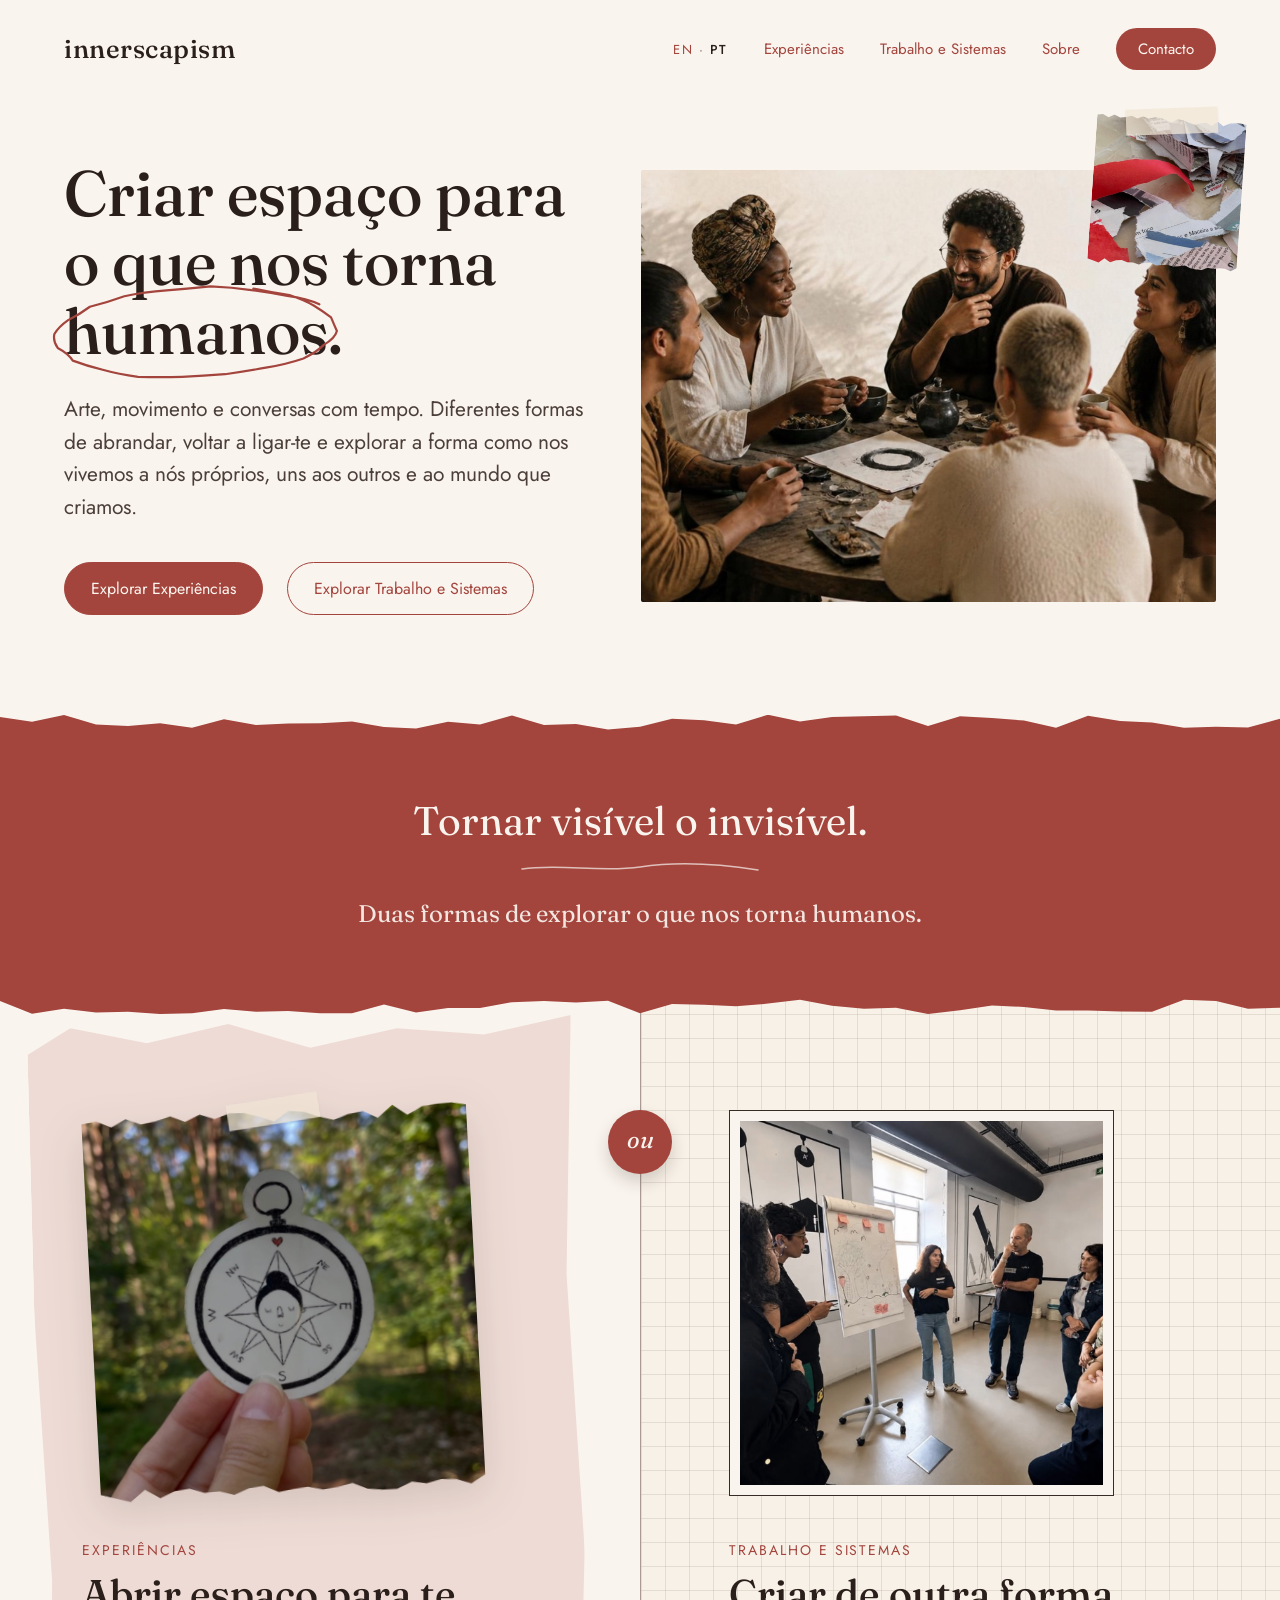
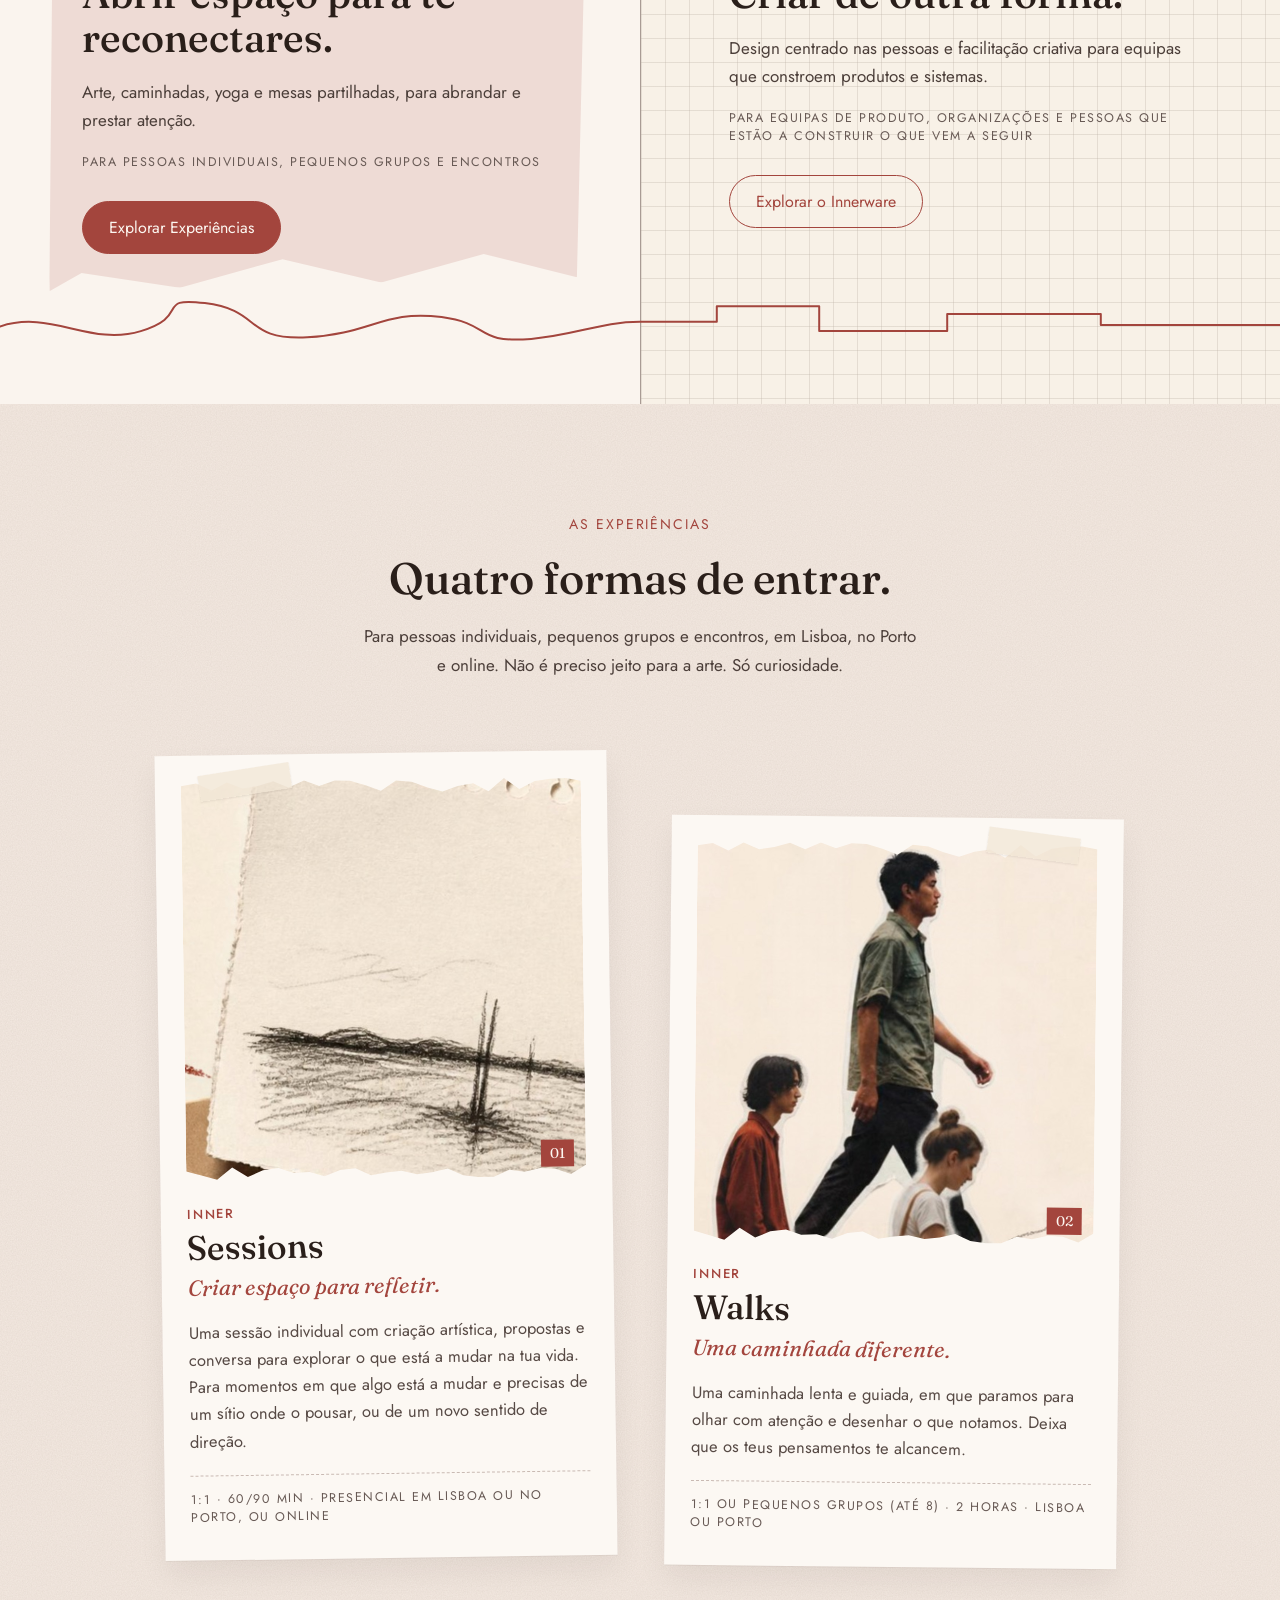
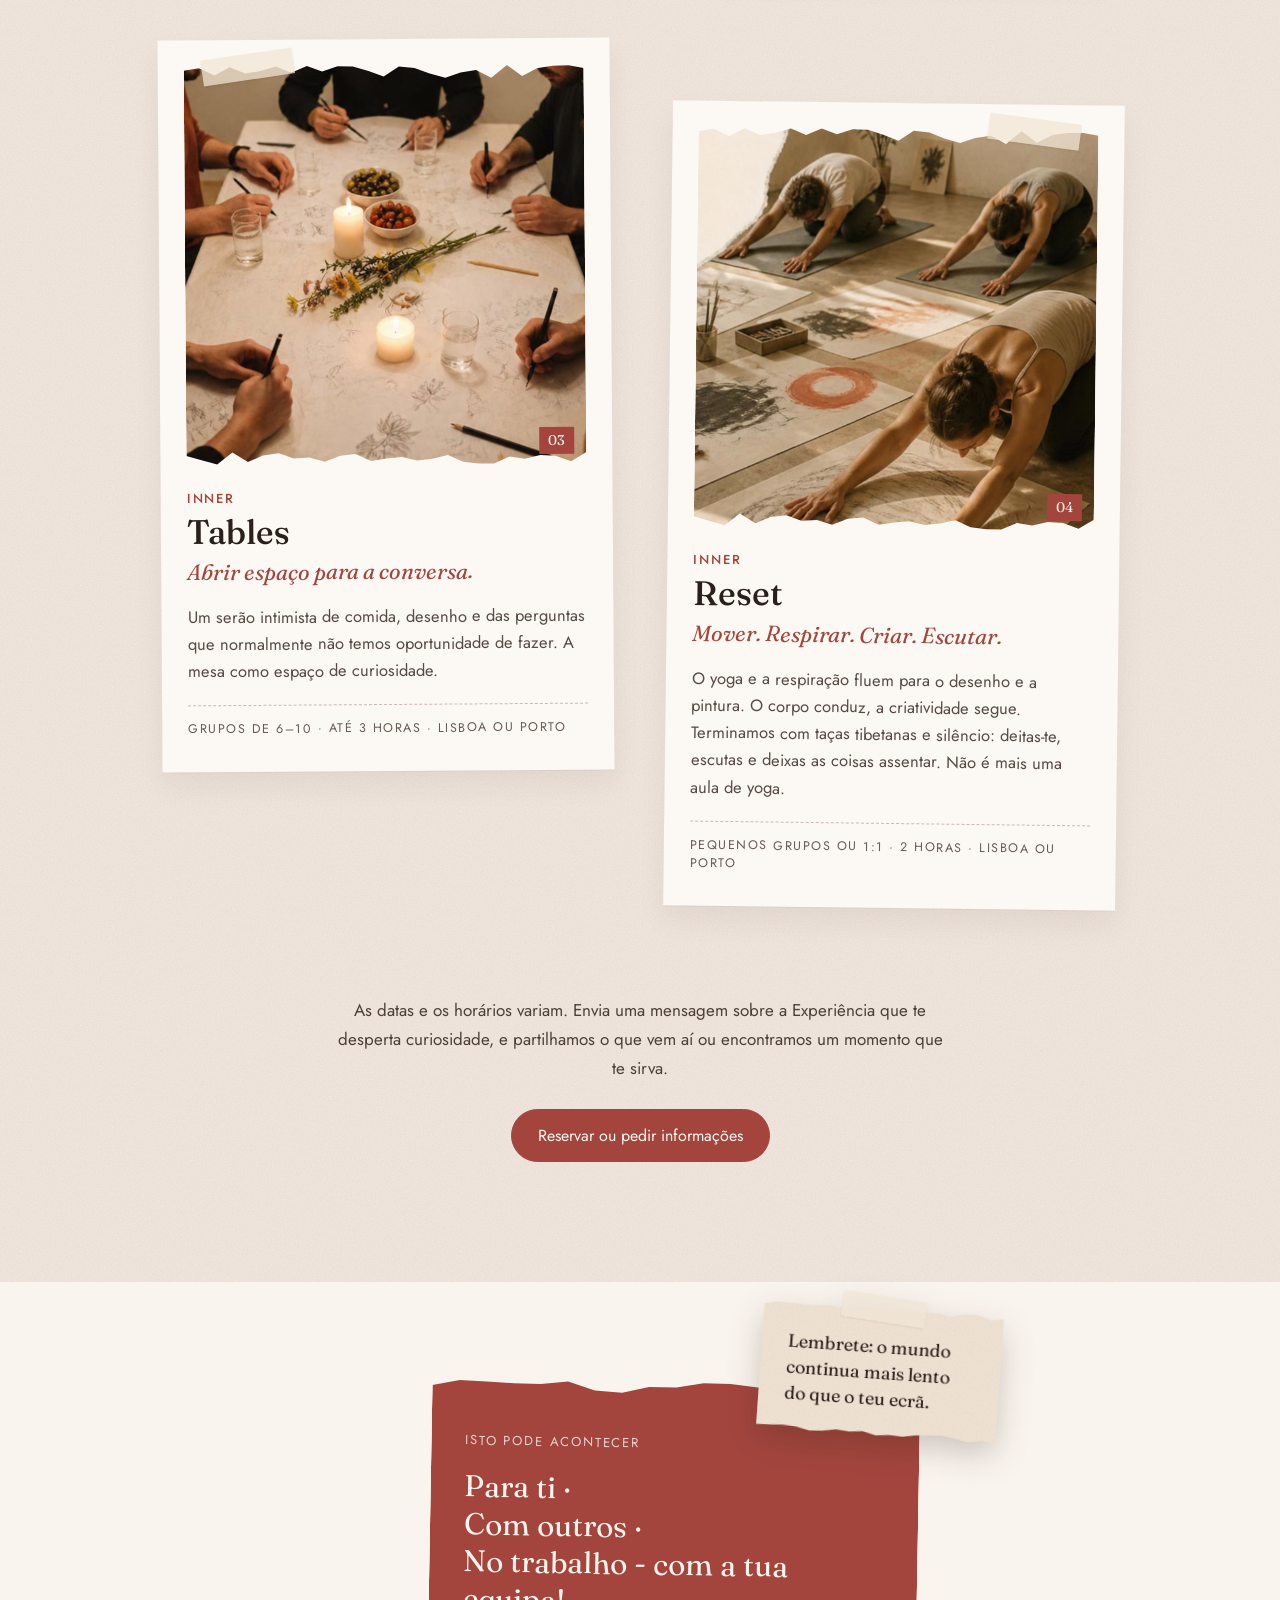
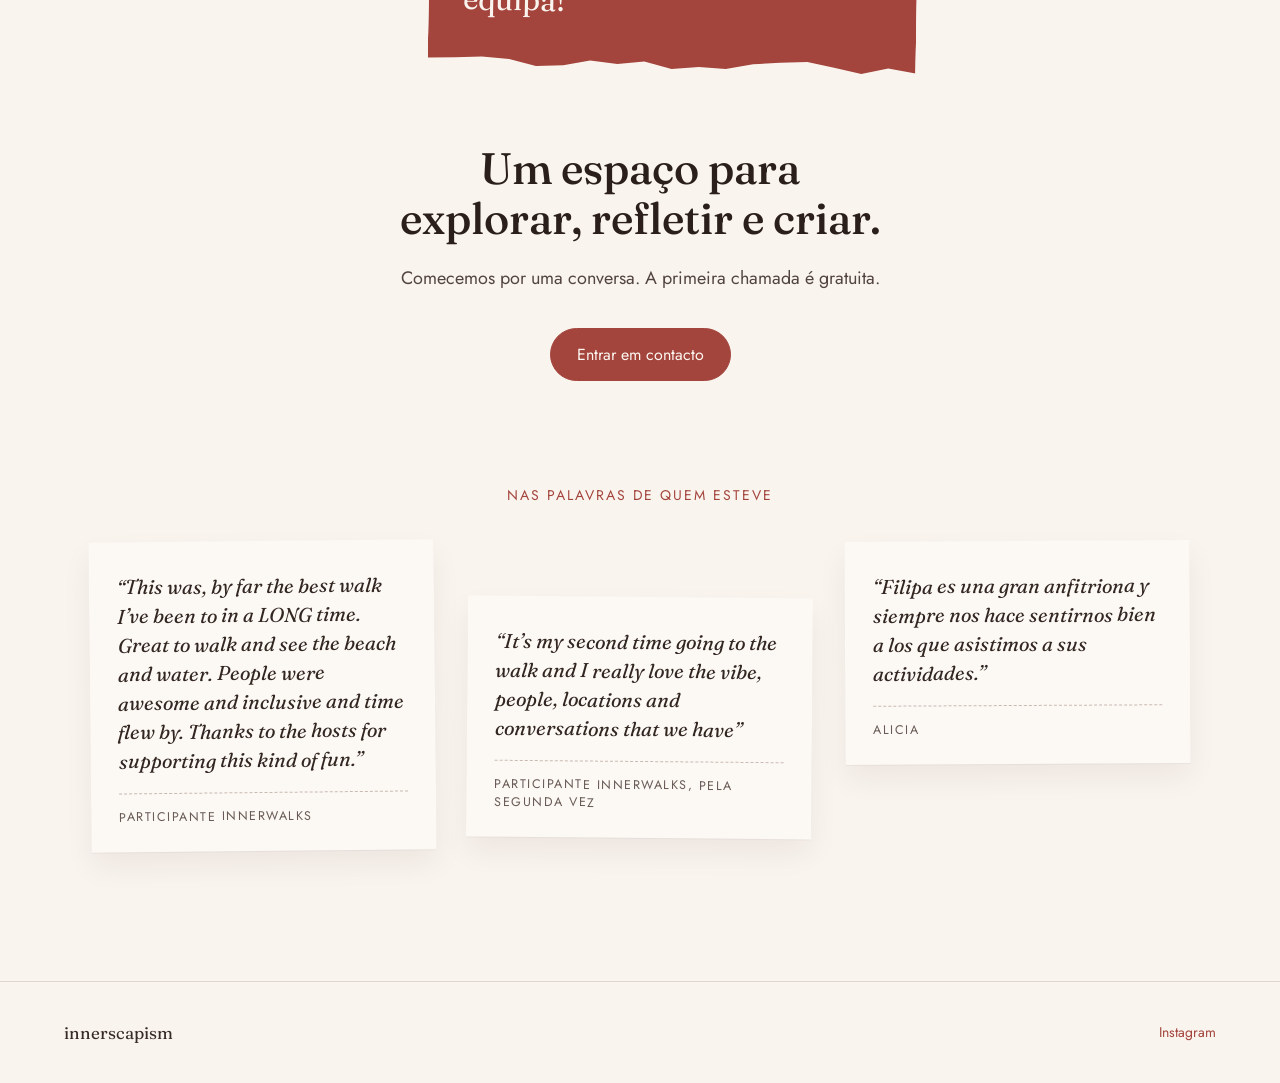
==== commit c2182573: "Make homepage photos consistent: equal squares in the spread and cards Co-Authored-By: Claude Opus 5" ====
--- a/pt/index.html
+++ b/pt/index.html
@@ -49,11 +49,11 @@
   .half h3 { font-family: 'Fraunces', serif; font-weight: 500; font-size: 40px; line-height: 1.1; margin: 0 0 18px; }
   .half-copy { font-size: 17px; line-height: 1.7; color: oklch(38% 0.02 40); margin: 0 0 18px; }
   .half-for { font-size: 12.5px; letter-spacing: 0.12em; text-transform: uppercase; color: oklch(48% 0.02 40); margin: 0 0 30px; }
-  .human-photo { position: relative; width: 78%; margin: 0 0 44px 4%; transform: rotate(-3deg); filter: drop-shadow(0 14px 22px rgba(33, 25, 23, 0.14)); }
-  .human-photo img { display: block; width: 100%; aspect-ratio: 4 / 3; object-fit: cover; object-position: center 40%; }
+  .human-photo { position: relative; width: 82%; margin: 0 0 44px 2%; transform: rotate(-3deg); filter: drop-shadow(0 14px 22px rgba(33, 25, 23, 0.14)); }
+  .human-photo img { display: block; width: 100%; aspect-ratio: 1 / 1; object-fit: cover; object-position: center 45%; }
   .human-photo .tape { top: -12px; left: 38%; transform: rotate(-6deg); }
-  .system-photo { box-sizing: border-box; width: 78%; margin: 0 0 44px; padding: 10px; border: 1px solid oklch(30% 0.02 40); background: oklch(97% 0.01 70); }
-  .system-photo img { display: block; width: 100%; aspect-ratio: 4 / 3; object-fit: cover; filter: grayscale(0.25); }
+  .system-photo { box-sizing: border-box; width: 82%; margin: 0 0 44px; padding: 10px; border: 1px solid oklch(30% 0.02 40); background: oklch(97% 0.01 70); }
+  .system-photo img { display: block; width: 100%; aspect-ratio: 1 / 1; object-fit: cover; filter: grayscale(0.25); }
   .seam { position: absolute; left: 50%; top: 144px; transform: translateX(-50%); z-index: 2; width: 64px; height: 64px; border-radius: 50%; background: #a3453d; color: oklch(97% 0.01 70); display: grid; place-items: center; font-family: 'Fraunces', serif; font-style: italic; font-size: 24px; line-height: 1; padding-bottom: 4px; box-sizing: border-box; box-shadow: 0 8px 16px rgba(40, 26, 20, 0.18); }
   .split-line { position: absolute; left: 0; right: 0; bottom: 48px; width: 100%; height: 70px; pointer-events: none; }
 
@@ -70,6 +70,7 @@
     .doors .door-tag { font-size: 22px; }
     .doors .door-note { font-size: 16.5px; }
   }
+  .doors .door-media img { aspect-ratio: 1 / 1; }
   .exp-next { max-width: 620px; margin: 88px auto 0; text-align: center; }
   .exp-next p { font-size: 17px; line-height: 1.7; color: oklch(38% 0.02 40); margin: 0 0 26px; }
 
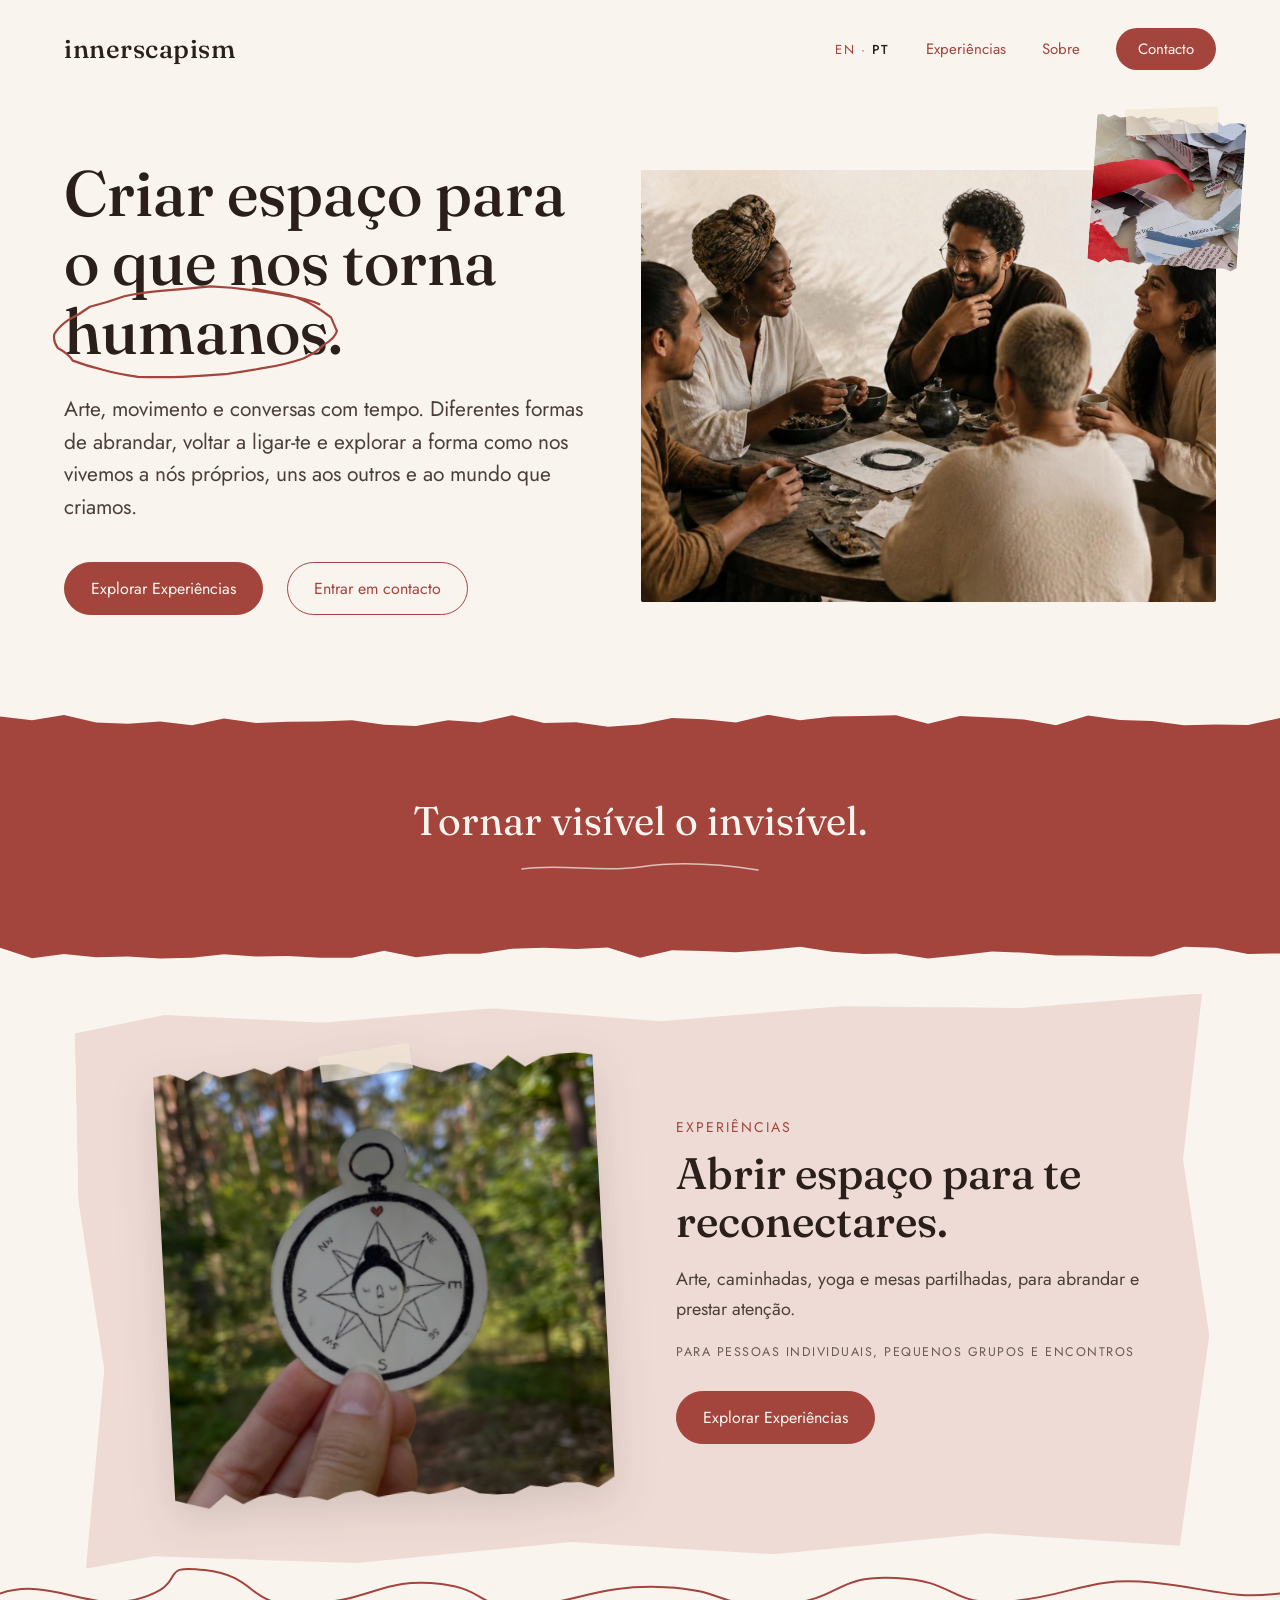
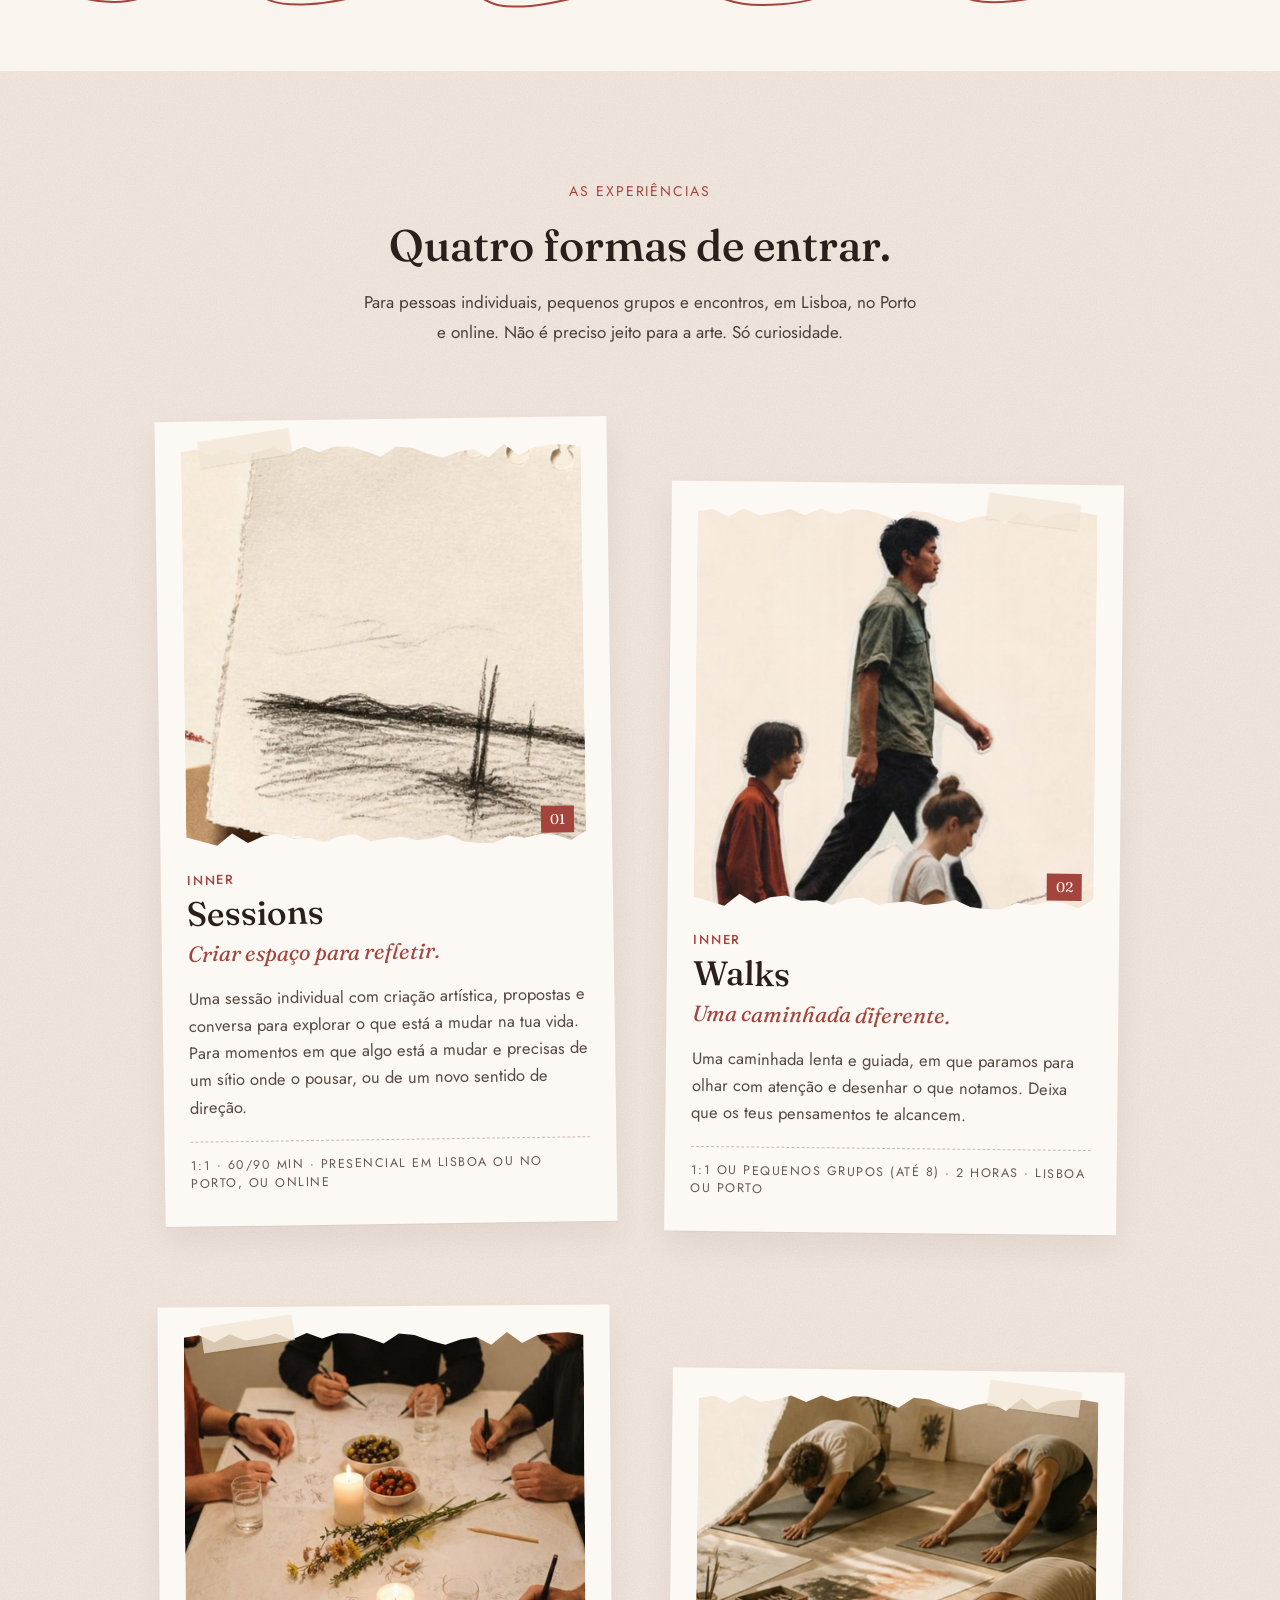
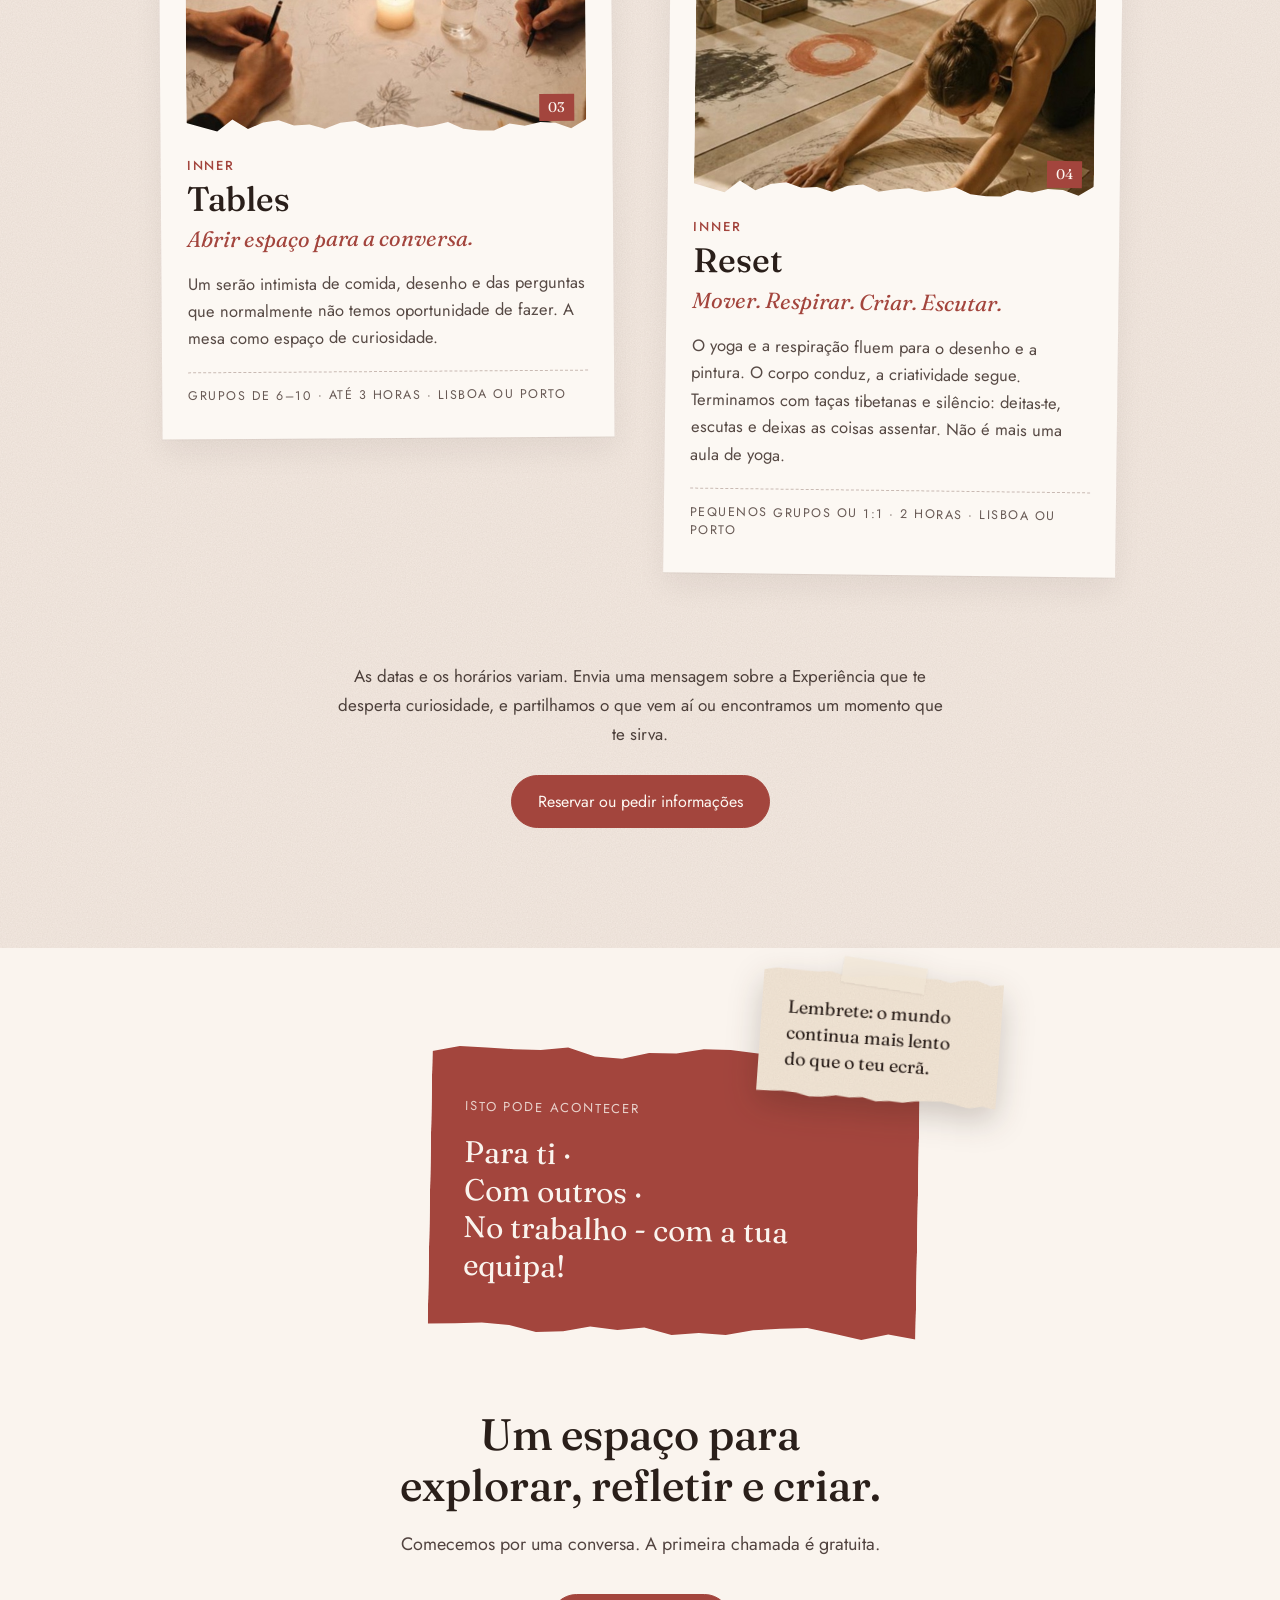
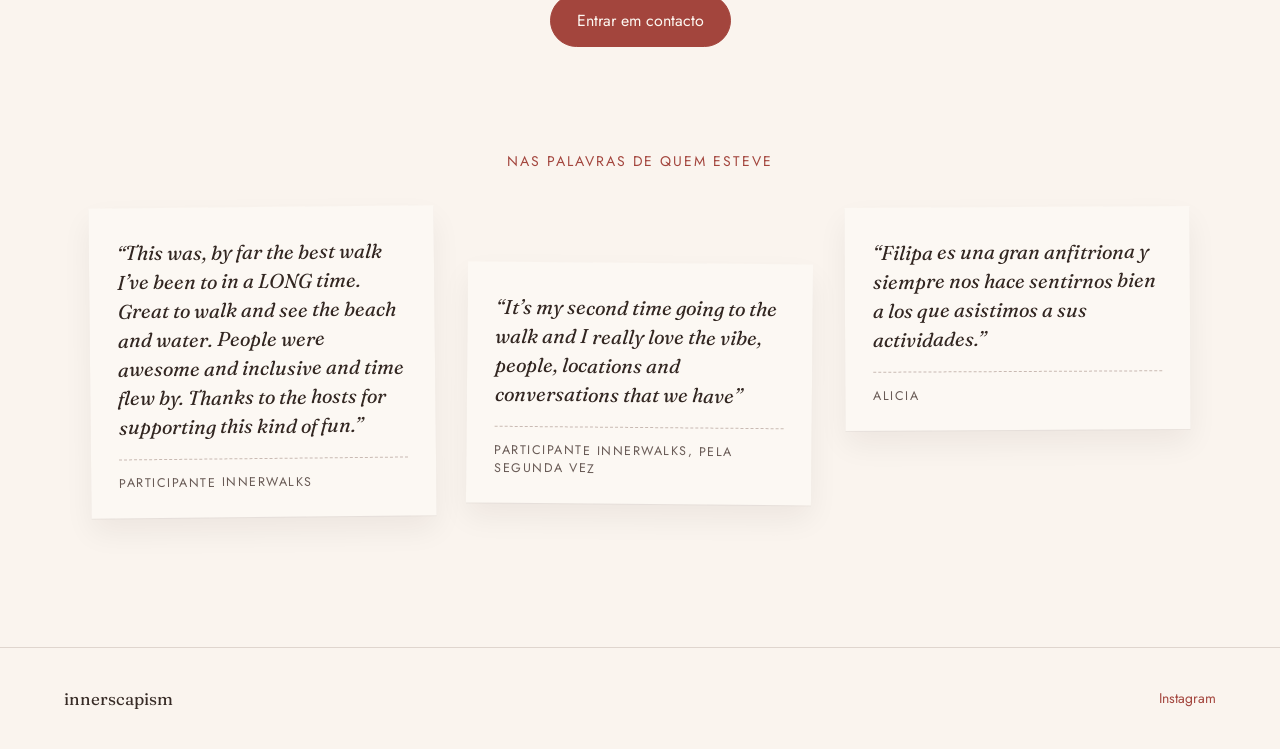
==== commit 971b93b3: "Remove Work & Systems and Innerware from the site The site now focuses on the Experiences. Work & Sy" ====
--- a/pt/index.html
+++ b/pt/index.html
@@ -4,11 +4,11 @@
 <meta charset="utf-8">
 <meta name="viewport" content="width=device-width, initial-scale=1">
 <title>innerscapism · Criar espaço para o que nos torna humanos</title>
-<meta name="description" content="Experiências criativas em Lisboa, no Porto e online, e design centrado nas pessoas para equipas e organizações. Arte, movimento e conversa: criar espaço para o que nos torna humanos.">
+<meta name="description" content="Experiências criativas em Lisboa, no Porto e online. Arte, movimento e conversa: criar espaço para o que nos torna humanos.">
 <meta property="og:type" content="website">
 <meta property="og:site_name" content="innerscapism">
 <meta property="og:title" content="innerscapism · Criar espaço para o que nos torna humanos">
-<meta property="og:description" content="Experiências criativas em Lisboa, no Porto e online, e design centrado nas pessoas para equipas e organizações. Arte, movimento e conversa: criar espaço para o que nos torna humanos.">
+<meta property="og:description" content="Experiências criativas em Lisboa, no Porto e online. Arte, movimento e conversa: criar espaço para o que nos torna humanos.">
 <meta property="og:url" content="https://innerscapism.com/pt/">
 <meta property="og:image" content="https://innerscapism.com/assets/images/share/home.jpg">
 <meta property="og:image:width" content="1200">
@@ -21,8 +21,8 @@
 <meta property="og:locale" content="pt_PT">
 <meta property="og:locale:alternate" content="en_GB">
 <link href="https://fonts.googleapis.com/css2?family=Fraunces:ital,opsz,wght@0,9..144,400;0,9..144,500;0,9..144,600;1,9..144,400&family=Jost:wght@300;400;500&display=swap" rel="stylesheet">
-<link rel="stylesheet" href="../assets/css/innerscapism.css">
-<script src="../assets/js/reveal.js" defer></script>
+<link rel="stylesheet" href="../assets/css/innerscapism.css?v=6a07893c">
+<script src="../assets/js/reveal.js?v=44e211de" defer></script>
 <style>
   html { scroll-behavior: smooth; }
 
@@ -32,32 +32,20 @@
   .hero-scrap .tape { top: -10px; left: 50%; transform: translateX(-50%) rotate(-6deg); }
   .badge-paper { background-color: oklch(93% 0.025 75); color: oklch(25% 0.02 40); padding: 26px 26px 24px; font-family: 'Fraunces', serif; font-size: 18px; line-height: 1.45; }
 
-  /* ---- Two paths: one spread, organic half and system half ---- */
-  .split { padding: 0; margin-top: -48px; position: relative; z-index: 0; }
+  /* ---- Experiences intro: one spread on cream, with a torn rust paper behind ---- */
+  .split { position: relative; z-index: 0; margin-top: -48px; padding: 150px 64px 170px; background-color: oklch(97% 0.01 70); }
   .strip { position: relative; z-index: 1; }
-  .split-head { text-align: center; max-width: 680px; margin: 0 auto 64px; padding: 0 24px; }
-  .split-grid { position: relative; display: grid; grid-template-columns: 1fr 1fr; }
-  .half { padding: 144px 64px 150px; }
-  .half-human { position: relative; background-color: oklch(97% 0.01 70); }
-  .half-human::before { content: ""; position: absolute; inset: 56px 9% 120px 6%; background: #a3453d; opacity: 0.14; transform: rotate(-1.5deg); pointer-events: none;
+  .reconnect { position: relative; display: grid; grid-template-columns: 1fr 1fr; gap: 72px; align-items: center; max-width: 1040px; margin: 0 auto; }
+  .reconnect::before { content: ""; position: absolute; inset: -56px -48px -56px -40px; background: #a3453d; opacity: 0.14; transform: rotate(-1.2deg); pointer-events: none;
     clip-path: polygon(0 3%, 8% 0, 22% 2%, 37% 0, 52% 3%, 68% 1%, 84% 2%, 100% 0, 98% 30%, 100% 62%, 97% 100%, 80% 97%, 61% 100%, 43% 97%, 24% 100%, 6% 98%, 0 100%, 2% 64%, 0 33%); }
-  .half-human .half-inner { position: relative; }
-  .half-system { border-left: 1px solid oklch(70% 0.02 50); }
-  .half-inner { max-width: 470px; }
-  .half-human .half-inner { margin-left: auto; margin-right: 24px; }
-  .half-system .half-inner { margin-left: 24px; }
-  .half h3 { font-family: 'Fraunces', serif; font-weight: 500; font-size: 40px; line-height: 1.1; margin: 0 0 18px; }
-  .half-copy { font-size: 17px; line-height: 1.7; color: oklch(38% 0.02 40); margin: 0 0 18px; }
+  .reconnect-copy { position: relative; }
+  .reconnect h2 { font-family: 'Fraunces', serif; font-weight: 500; font-size: 44px; line-height: 1.1; margin: 0 0 18px; }
+  .half-copy { font-size: 18px; line-height: 1.7; color: oklch(38% 0.02 40); margin: 0 0 18px; }
   .half-for { font-size: 12.5px; letter-spacing: 0.12em; text-transform: uppercase; color: oklch(48% 0.02 40); margin: 0 0 30px; }
-  .human-photo { position: relative; width: 82%; margin: 0 0 44px 2%; transform: rotate(-3deg); filter: drop-shadow(0 14px 22px rgba(33, 25, 23, 0.14)); }
+  .human-photo { position: relative; width: 100%; max-width: 440px; justify-self: end; transform: rotate(-3deg); filter: drop-shadow(0 14px 22px rgba(33, 25, 23, 0.14)); }
   .human-photo img { display: block; width: 100%; aspect-ratio: 1 / 1; object-fit: cover; object-position: center 45%; }
   .human-photo .tape { top: -12px; left: 38%; transform: rotate(-6deg); }
-  .system-photo { box-sizing: border-box; width: 82%; margin: 0 0 44px; padding: 10px; border: 1px solid oklch(30% 0.02 40); background: oklch(97% 0.01 70); }
-  .system-photo img { display: block; width: 100%; aspect-ratio: 1 / 1; object-fit: cover; filter: grayscale(0.25); }
-  .seam { position: absolute; left: 50%; top: 144px; transform: translateX(-50%); z-index: 2; width: 64px; height: 64px; border-radius: 50%; background: #a3453d; color: oklch(97% 0.01 70); display: grid; place-items: center; font-family: 'Fraunces', serif; font-style: italic; font-size: 24px; line-height: 1; padding-bottom: 4px; box-sizing: border-box; box-shadow: 0 8px 16px rgba(40, 26, 20, 0.18); }
   .split-line { position: absolute; left: 0; right: 0; bottom: 48px; width: 100%; height: 70px; pointer-events: none; }
-
-
 
   /* ---- Experiences: four cards as a 2 x 2 grid on wide screens ---- */
   @media (min-width: 1001px) {
@@ -97,14 +85,11 @@
     .hero { grid-template-columns: 1fr !important; padding: 48px 28px 64px !important; gap: 48px !important; }
     .about { grid-template-columns: 1fr !important; padding: 72px 28px !important; gap: 36px !important; }
     .section-pad { padding-left: 28px !important; padding-right: 28px !important; }
-    .split-grid { grid-template-columns: 1fr; }
-    .half { padding: 72px 28px 80px; }
-    .half-human { padding-top: 120px; }
-    .half-human .half-inner, .half-system .half-inner { margin: 0 auto; max-width: 560px; }
-    .half-system { border-left: 0; }
-    .seam { position: relative; left: auto; top: auto; transform: none; margin: -32px auto; }
+    .split { padding: 120px 28px 120px; }
+    .reconnect { grid-template-columns: 1fr; gap: 40px; max-width: 560px; }
+    .reconnect::before { inset: -32px -16px -32px -12px; }
+    .human-photo { justify-self: center; max-width: 420px; }
     .split-line { display: none; }
-    .half-human::before { inset: 28px 4% 40px 3%; }
     .quotes-grid { grid-template-columns: 1fr; max-width: 520px; margin: 0 auto; }
     .quotes .door:nth-child(n) { margin-top: 0 !important; }
   }
@@ -120,10 +105,8 @@
     .about { padding: 56px 18px !important; }
     .about-copy p { font-size: 16px !important; }
     .section-pad { padding: 72px 18px 80px !important; }
-    .half { padding: 56px 18px 64px; }
-    .half-human { padding-top: 104px; }
-    .half h3 { font-size: 30px; }
-    .human-photo, .system-photo { width: 100%; margin-left: 0; }
+    .split { padding: 100px 18px 96px; }
+    .reconnect h2 { font-size: 32px; }
     .quotes { margin-top: 72px; }
     .quote blockquote { font-size: 18px; }
     .exp-next { margin-top: 64px; }
@@ -147,7 +130,6 @@
     <nav class="nav-links" aria-label="Menu principal" style="display:flex; gap: 36px; align-items:center; font-size: 15px;">
       <span class="lang-switch"><a href="/" data-local="../index.html" hreflang="en" lang="en" aria-label="View in English">EN</a> · <span aria-current="true">PT</span></span>
       <a href="/pt/#experiences" data-local="index.html#experiences" style="text-decoration:none;">Experiências</a>
-      <a href="/pt/work" data-local="work.html" style="text-decoration:none;">Trabalho e Sistemas</a>
       <a href="/pt/about" data-local="about.html" style="text-decoration:none;">Sobre</a>
       <a href="/pt/contact" data-local="contact.html" class="cta-pill" style="text-decoration:none; padding: 10px 22px; background: #a3453d; color: oklch(98% 0.01 70); border-radius: 999px;">Contacto</a>
     </nav>
@@ -163,7 +145,7 @@
       <p class="hero-sub" style="font-size: 21px; line-height: 1.55; color: oklch(38% 0.02 40); max-width: 540px; margin: 0 0 38px;">Arte, movimento e conversas com tempo. Diferentes formas de abrandar, voltar a ligar-te e explorar a forma como nos vivemos a nós próprios, uns aos outros e ao mundo que criamos.</p>
       <div class="btn-row">
         <a href="/pt/#experiences" data-local="index.html#experiences" class="btn-primary">Explorar Experiências</a>
-        <a href="/pt/work" data-local="work.html" class="btn-secondary">Explorar Trabalho e Sistemas</a>
+        <a href="/pt/contact" data-local="contact.html" class="btn-secondary">Entrar em contacto</a>
       </div>
     </div>
     <div style="position: relative;">
@@ -179,42 +161,26 @@
   <div class="strip torn-band" style="color: oklch(97% 0.01 70); padding: 80px 64px 84px; text-align: center; background-color: #A3453D">
     <p style="font-family:'Fraunces', serif; font-size: 40px; line-height: 1.3; max-width: 780px; margin: 0 auto; font-weight: 400;">Tornar visível o invisível.</p>
     <svg class="scribble-under" viewBox="0 0 240 14" aria-hidden="true"><path d="M2 8 C40 2 80 12 120 6 S200 3 238 9" fill="none" stroke="oklch(97% 0.01 70)" stroke-width="1.6" stroke-linecap="round" opacity="0.7"/></svg>
-    <h2 id="paths-title" style="font-family:'Fraunces', serif; font-weight: 400; font-size: 24px; line-height: 1.4; margin: 22px auto 0; max-width: 640px; opacity: 0.92; text-wrap: balance;">Duas formas de explorar o que nos torna humanos.</h2>
   </div>
 
-  <!-- 3. TWO PATHS: one spread, two halves (organic / system) -->
-  <section class="split" aria-labelledby="paths-title">
-    <div class="split-grid">
-      <article class="half half-human">
-        <div class="half-inner">
-          <div class="human-photo">
-            <span class="tape"></span>
-            <img width="1015" height="1100" class="torn" src="../assets/images/compass-forest.jpg" alt="Uma mão a segurar uma bússola de papel desenhada à mão numa floresta com sol" loading="lazy" decoding="async">
-          </div>
-          <p class="kicker" style="margin-bottom: 12px;">Experiências</p>
-          <h3>Abrir espaço para te reconectares.</h3>
-          <p class="half-copy">Arte, caminhadas, yoga e mesas partilhadas, para abrandar e prestar atenção.</p>
-          <p class="half-for">Para pessoas individuais, pequenos grupos e encontros</p>
-          <a href="/pt/#experiences" data-local="index.html#experiences" class="btn-primary">Explorar Experiências</a>
-        </div>
-      </article>
-      <span class="seam" aria-hidden="true">ou</span>
-      <article class="half half-system grid-paper">
-        <div class="half-inner">
-          <div class="system-photo">
-            <img width="1200" height="1035" src="../assets/images/team-workshop.jpg" alt="Uma equipa reunida à volta de um flipchart cheio de desenhos durante um workshop criativo" loading="lazy" decoding="async">
-          </div>
-          <p class="kicker" style="margin-bottom: 12px;">Trabalho e Sistemas</p>
-          <h3>Criar de outra forma.</h3>
-          <p class="half-copy">Design centrado nas pessoas e facilitação criativa para equipas que constroem produtos e sistemas.</p>
-          <p class="half-for">Para equipas de produto, organizações e pessoas que estão a construir o que vem a seguir</p>
-          <a href="/pt/innerware" data-local="innerware.html" class="btn-secondary">Explorar o Innerware</a>
-        </div>
-      </article>
-      <svg class="split-line" viewBox="0 0 1000 90" preserveAspectRatio="none" aria-hidden="true">
-        <path d="M0 52 C40 30 70 78 110 58 C150 38 120 14 160 22 C205 31 190 70 240 66 C290 62 300 30 345 40 C385 49 370 74 415 68 C450 63 470 46 500 46 L560 46 L560 26 L640 26 L640 58 L740 58 L740 36 L860 36 L860 50 L1000 50" fill="none" stroke="#a3453d" stroke-width="2" stroke-linecap="round" stroke-linejoin="round" vector-effect="non-scaling-stroke"/>
-      </svg>
-    </div>
+  <!-- 3. EXPERIENCES INTRO: compass, torn rust paper, one loose line -->
+  <section class="split" aria-labelledby="reconnect-title">
+    <div class="reconnect">
+      <div class="human-photo">
+        <span class="tape"></span>
+        <img width="1015" height="1100" class="torn" src="../assets/images/compass-forest.jpg" alt="Uma mão a segurar uma bússola de papel desenhada à mão numa floresta com sol" loading="lazy" decoding="async">
+      </div>
+      <div class="reconnect-copy">
+        <p class="kicker" style="margin-bottom: 12px;">Experiências</p>
+        <h2 id="reconnect-title">Abrir espaço para te reconectares.</h2>
+        <p class="half-copy">Arte, caminhadas, yoga e mesas partilhadas, para abrandar e prestar atenção.</p>
+        <p class="half-for">Para pessoas individuais, pequenos grupos e encontros</p>
+        <a href="/pt/#experiences" data-local="index.html#experiences" class="btn-primary">Explorar Experiências</a>
+      </div>
+    </div>
+    <svg class="split-line" viewBox="0 0 1000 90" preserveAspectRatio="none" aria-hidden="true">
+      <path d="M0 52 C40 30 70 78 110 58 C150 38 120 14 160 22 C205 31 190 70 240 66 C290 62 300 30 345 40 C385 49 370 74 415 68 C450 63 470 40 520 44 C570 48 560 72 610 66 C660 60 650 28 700 32 C750 36 740 70 790 62 C840 54 850 30 900 38 C945 45 960 60 1000 52" fill="none" stroke="#a3453d" stroke-width="2" stroke-linecap="round" stroke-linejoin="round" vector-effect="non-scaling-stroke"/>
+    </svg>
   </section>
 
   <!-- 4. EXPERIENCES -->
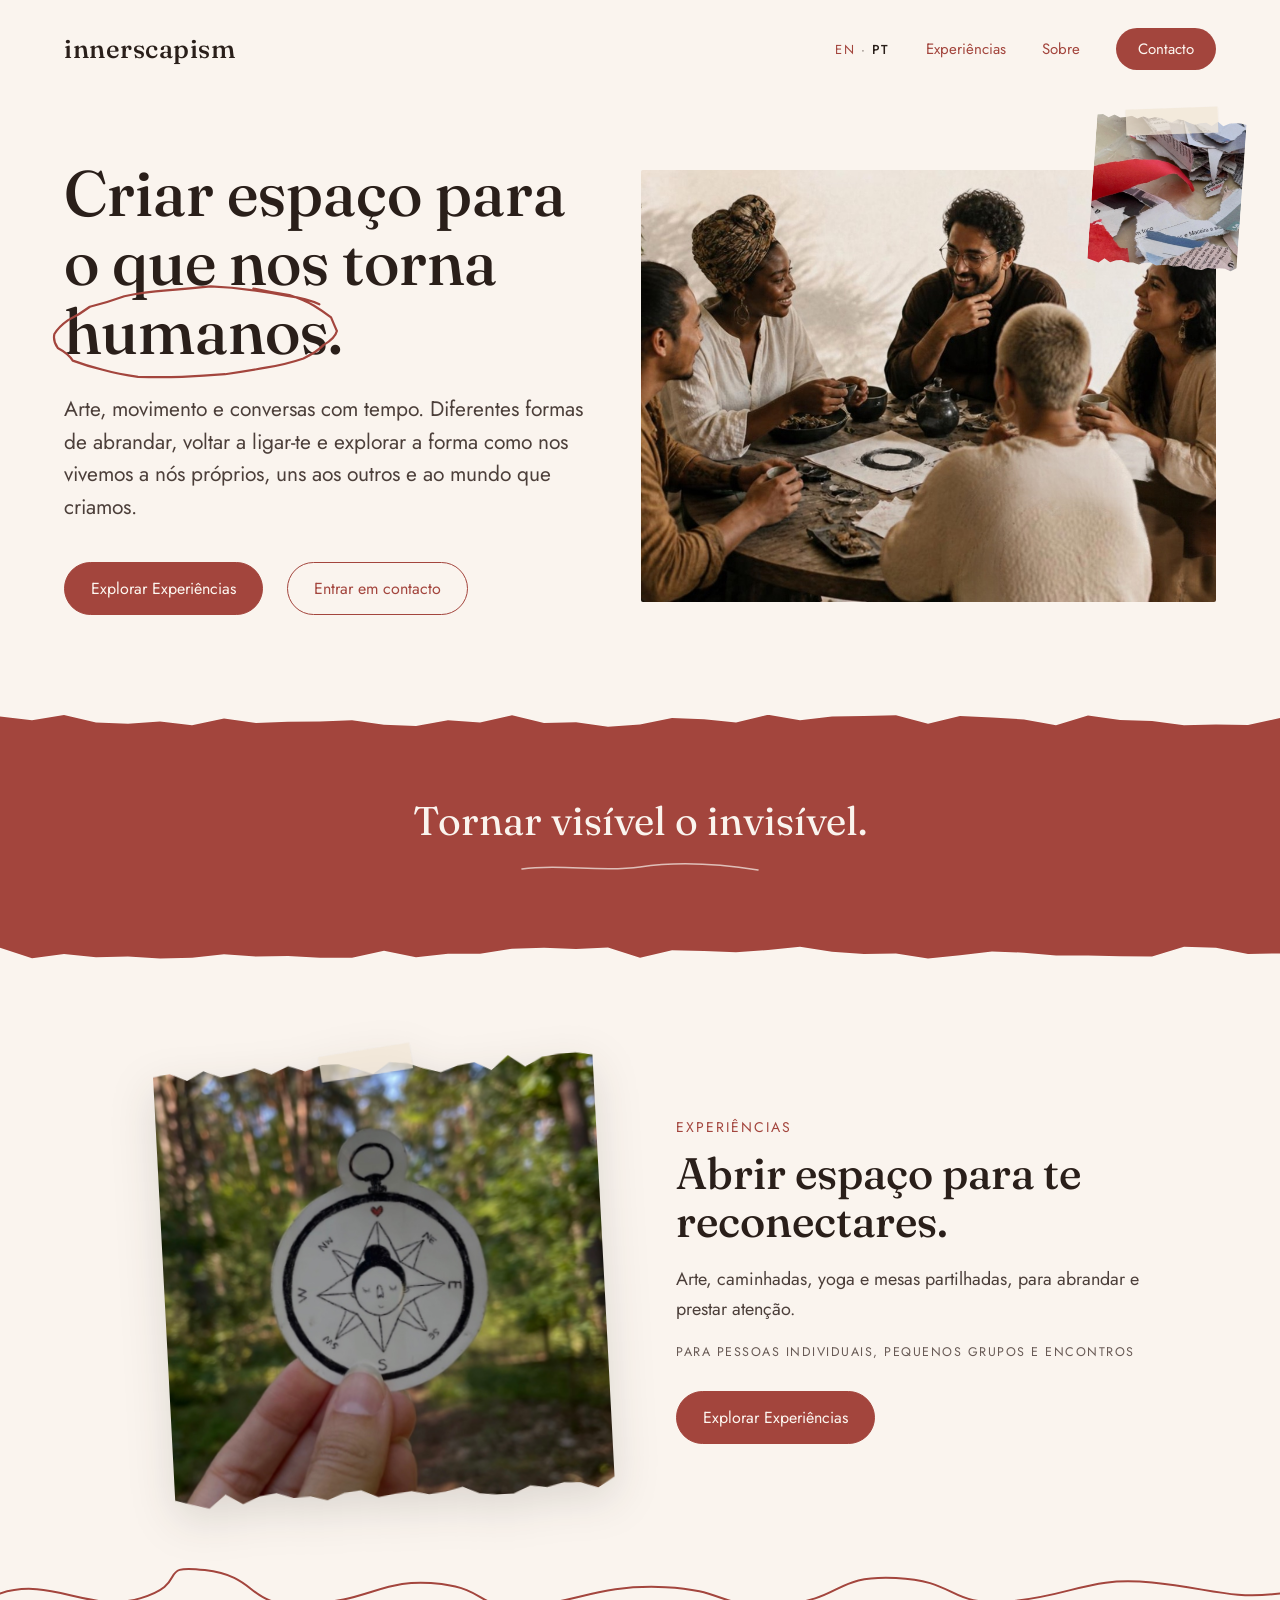
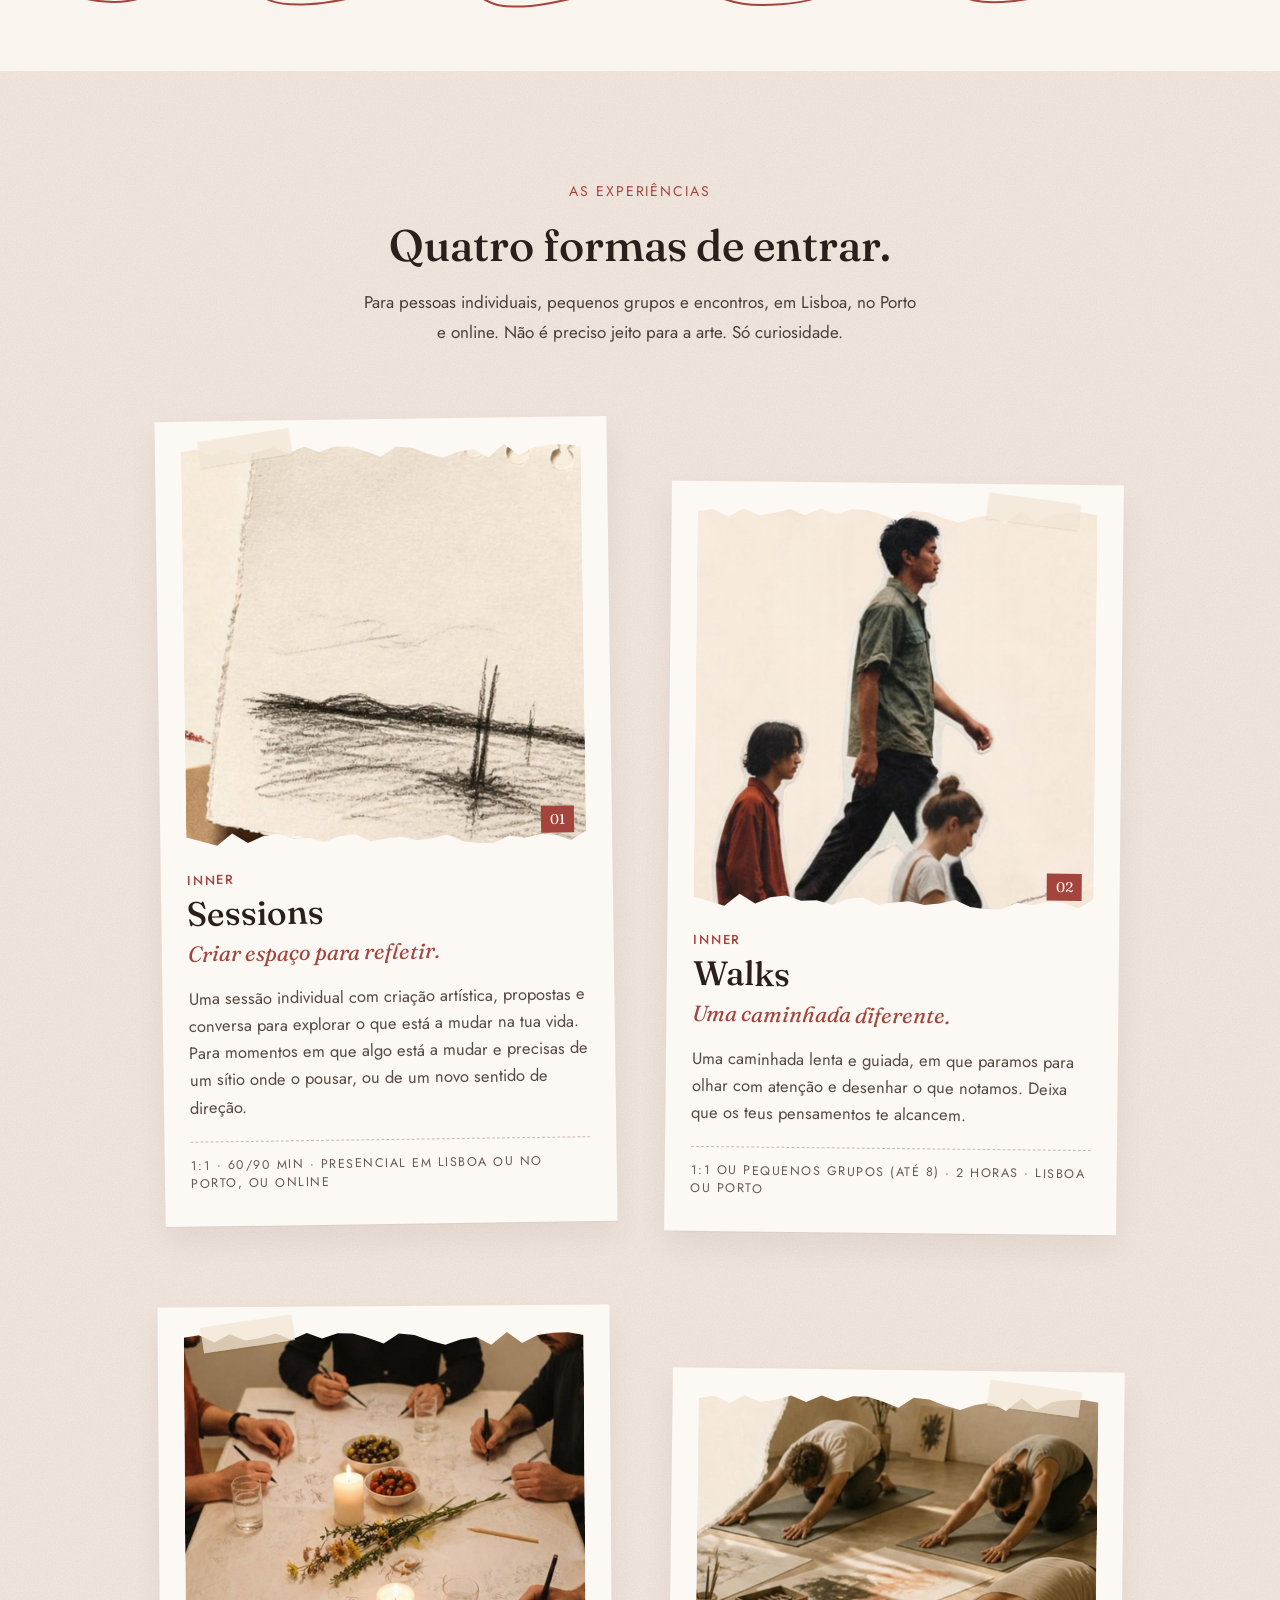
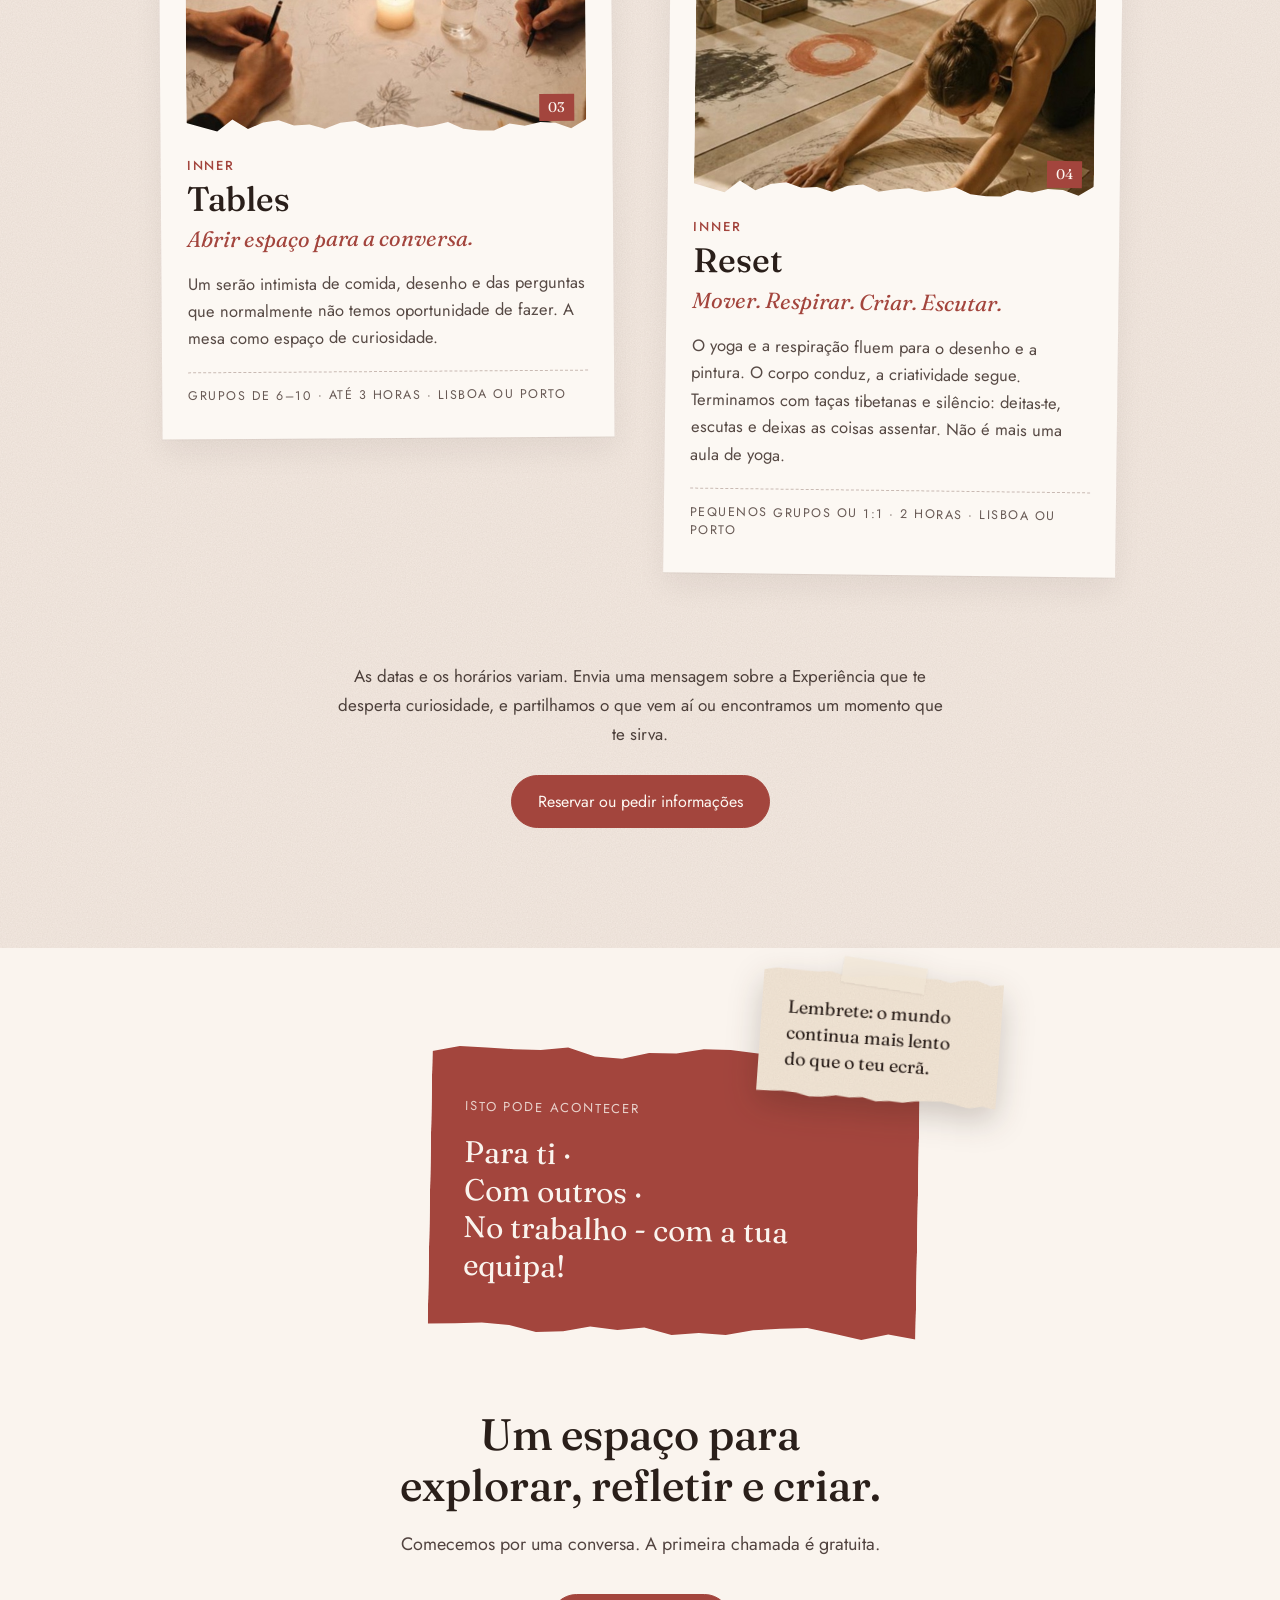
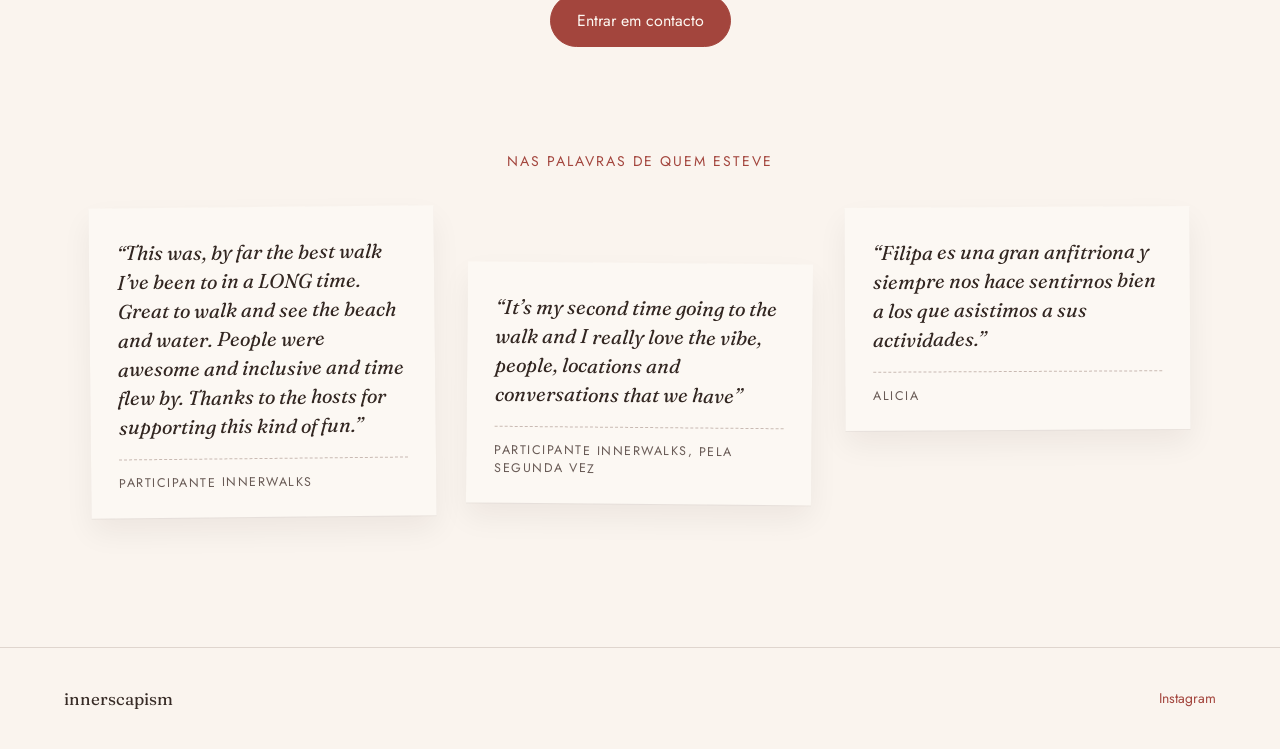
==== commit 2a42258b: "Remove the pink torn shape behind the Experiences intro Co-Authored-By: Claude Opus 5.5 <noreply@ant" ====
--- a/pt/index.html
+++ b/pt/index.html
@@ -32,12 +32,10 @@
   .hero-scrap .tape { top: -10px; left: 50%; transform: translateX(-50%) rotate(-6deg); }
   .badge-paper { background-color: oklch(93% 0.025 75); color: oklch(25% 0.02 40); padding: 26px 26px 24px; font-family: 'Fraunces', serif; font-size: 18px; line-height: 1.45; }
 
-  /* ---- Experiences intro: one spread on cream, with a torn rust paper behind ---- */
+  /* ---- Experiences intro: compass and text on cream ---- */
   .split { position: relative; z-index: 0; margin-top: -48px; padding: 150px 64px 170px; background-color: oklch(97% 0.01 70); }
   .strip { position: relative; z-index: 1; }
   .reconnect { position: relative; display: grid; grid-template-columns: 1fr 1fr; gap: 72px; align-items: center; max-width: 1040px; margin: 0 auto; }
-  .reconnect::before { content: ""; position: absolute; inset: -56px -48px -56px -40px; background: #a3453d; opacity: 0.14; transform: rotate(-1.2deg); pointer-events: none;
-    clip-path: polygon(0 3%, 8% 0, 22% 2%, 37% 0, 52% 3%, 68% 1%, 84% 2%, 100% 0, 98% 30%, 100% 62%, 97% 100%, 80% 97%, 61% 100%, 43% 97%, 24% 100%, 6% 98%, 0 100%, 2% 64%, 0 33%); }
   .reconnect-copy { position: relative; }
   .reconnect h2 { font-family: 'Fraunces', serif; font-weight: 500; font-size: 44px; line-height: 1.1; margin: 0 0 18px; }
   .half-copy { font-size: 18px; line-height: 1.7; color: oklch(38% 0.02 40); margin: 0 0 18px; }
@@ -87,7 +85,6 @@
     .section-pad { padding-left: 28px !important; padding-right: 28px !important; }
     .split { padding: 120px 28px 120px; }
     .reconnect { grid-template-columns: 1fr; gap: 40px; max-width: 560px; }
-    .reconnect::before { inset: -32px -16px -32px -12px; }
     .human-photo { justify-self: center; max-width: 420px; }
     .split-line { display: none; }
     .quotes-grid { grid-template-columns: 1fr; max-width: 520px; margin: 0 auto; }
@@ -163,7 +160,7 @@
     <svg class="scribble-under" viewBox="0 0 240 14" aria-hidden="true"><path d="M2 8 C40 2 80 12 120 6 S200 3 238 9" fill="none" stroke="oklch(97% 0.01 70)" stroke-width="1.6" stroke-linecap="round" opacity="0.7"/></svg>
   </div>
 
-  <!-- 3. EXPERIENCES INTRO: compass, torn rust paper, one loose line -->
+  <!-- 3. EXPERIENCES INTRO: compass and one loose line -->
   <section class="split" aria-labelledby="reconnect-title">
     <div class="reconnect">
       <div class="human-photo">
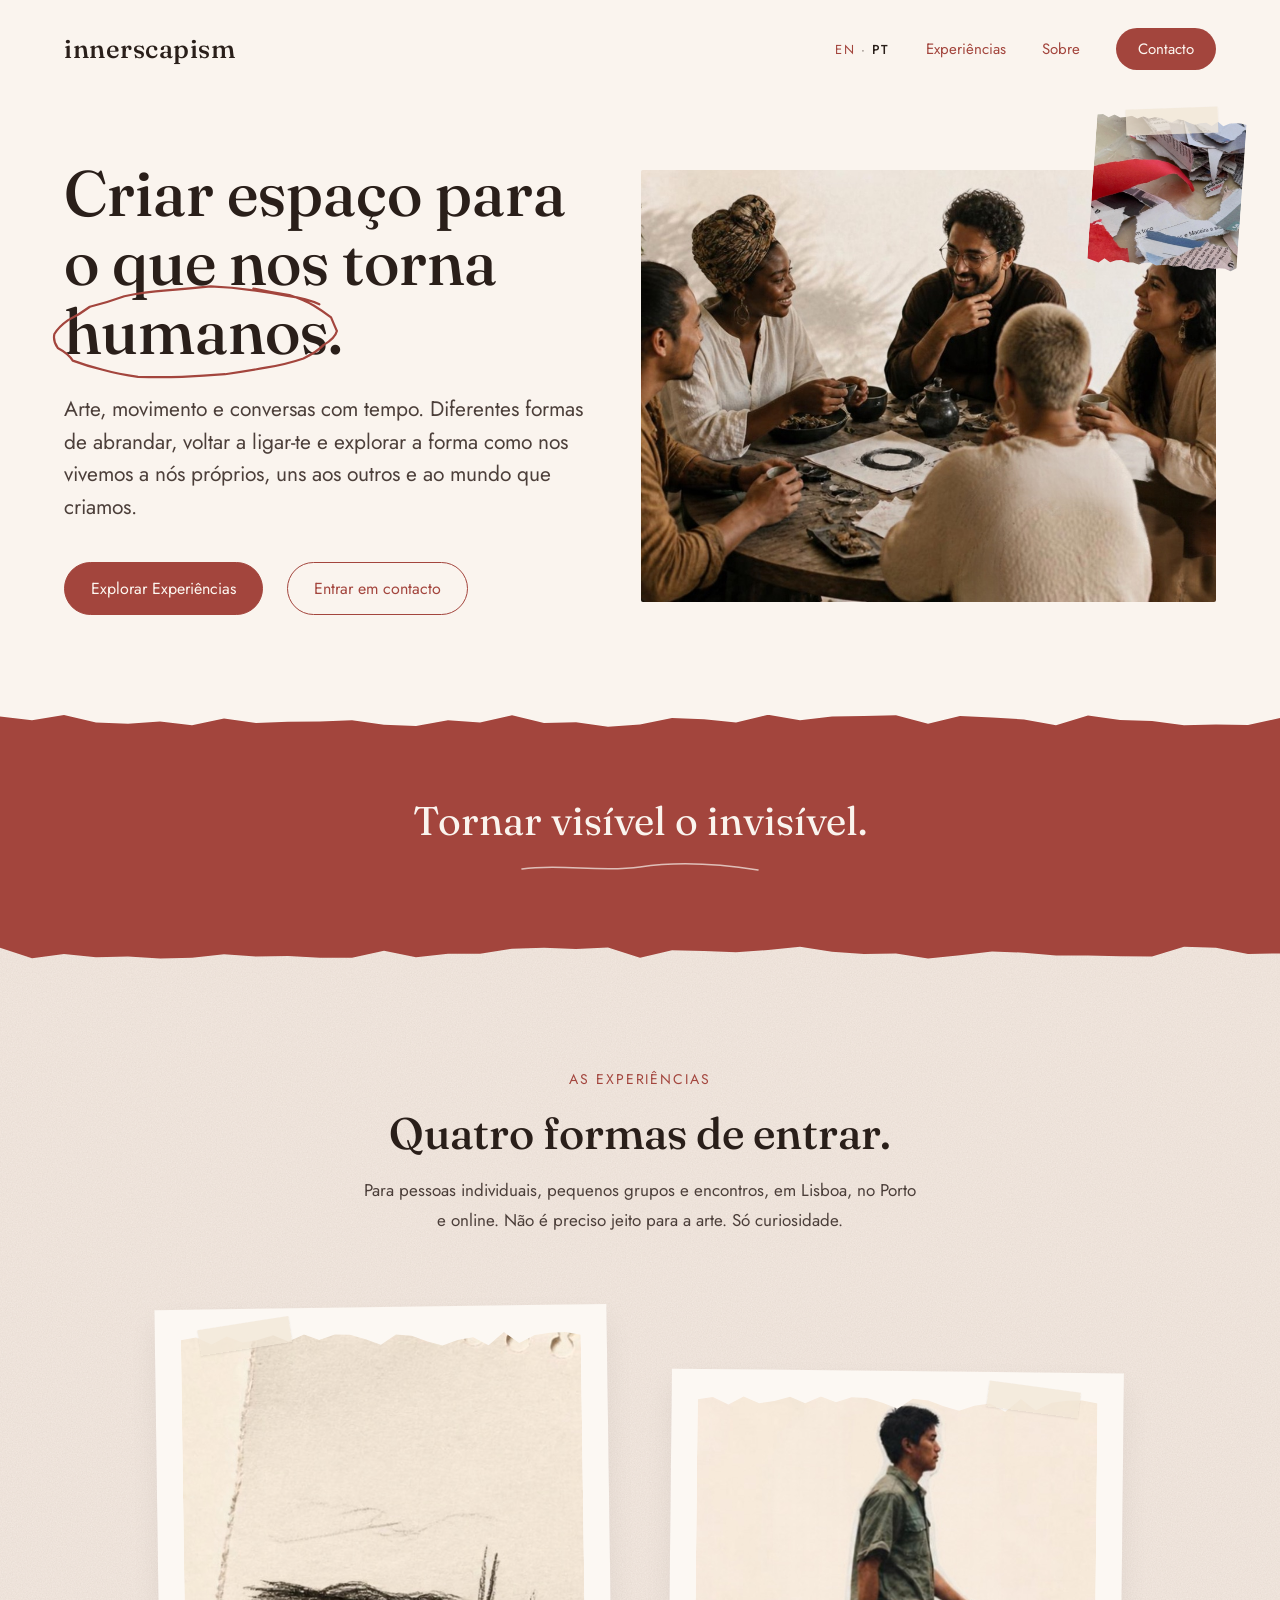
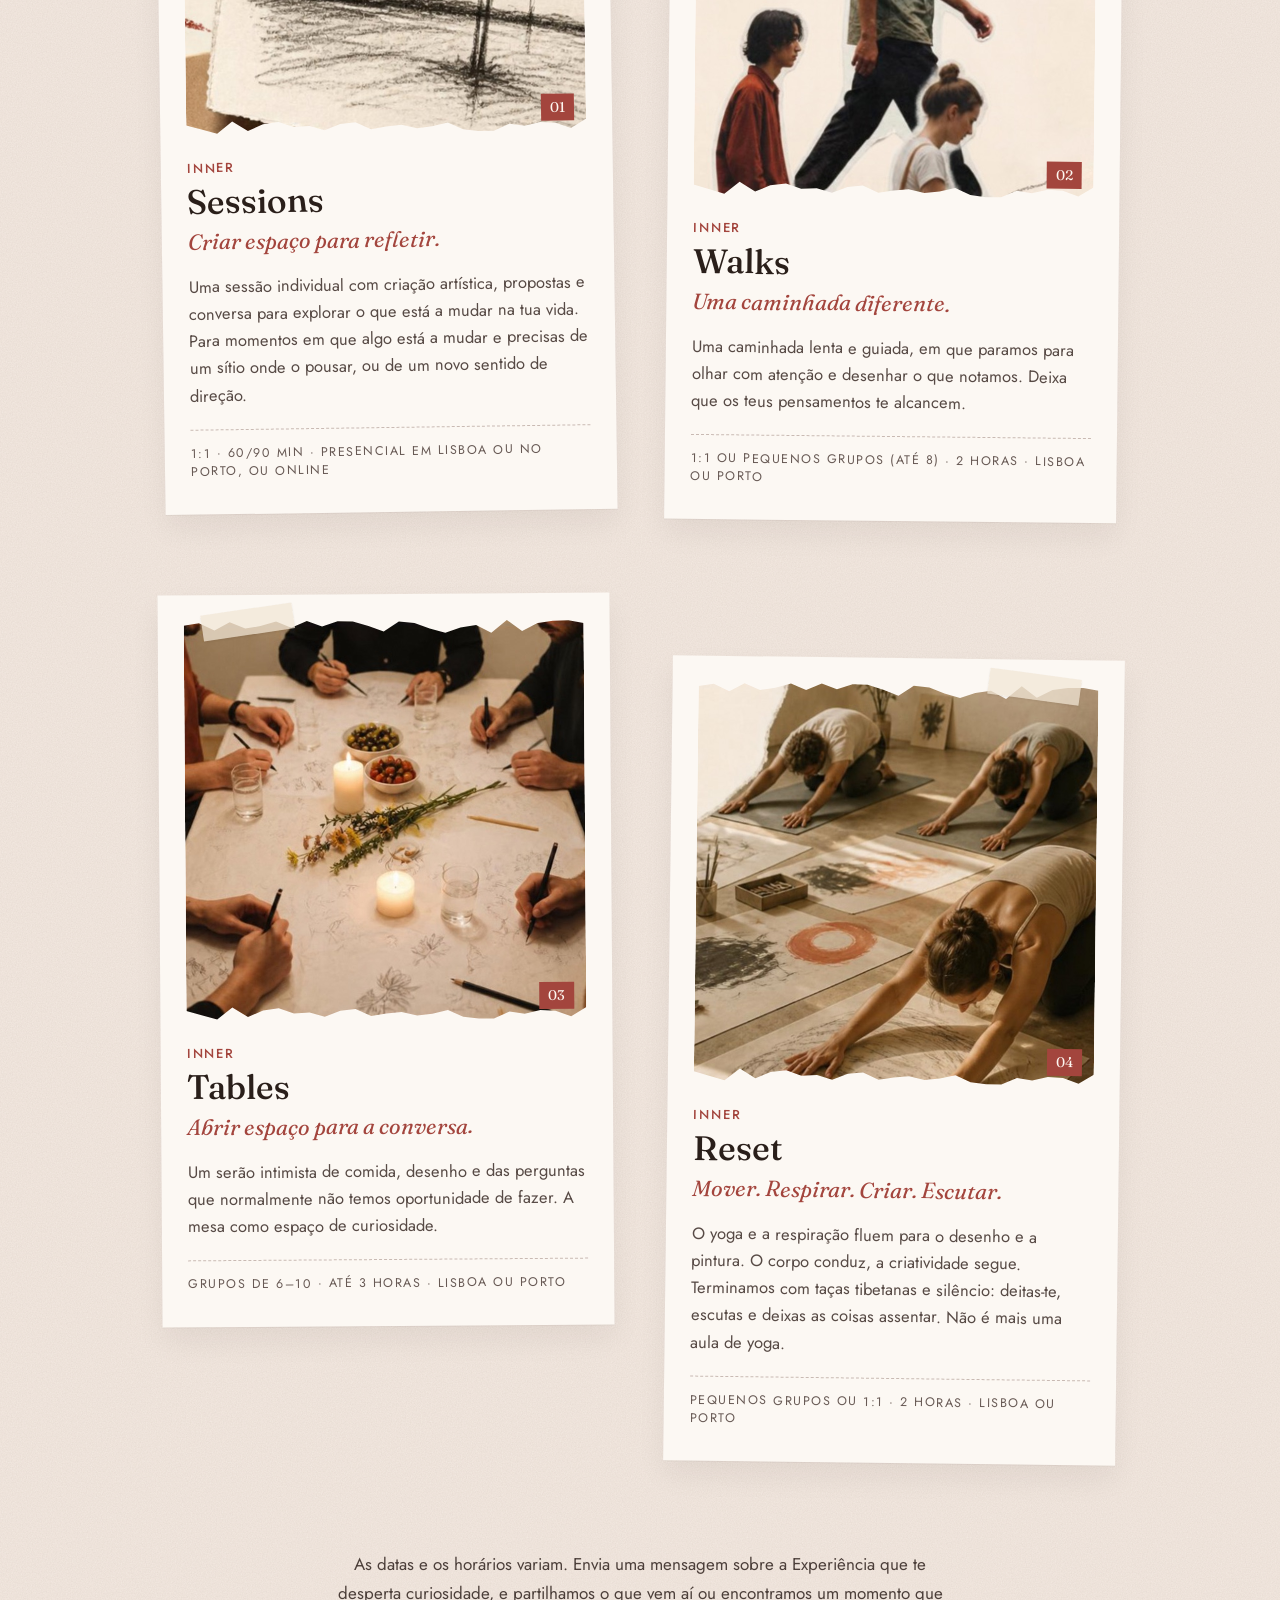
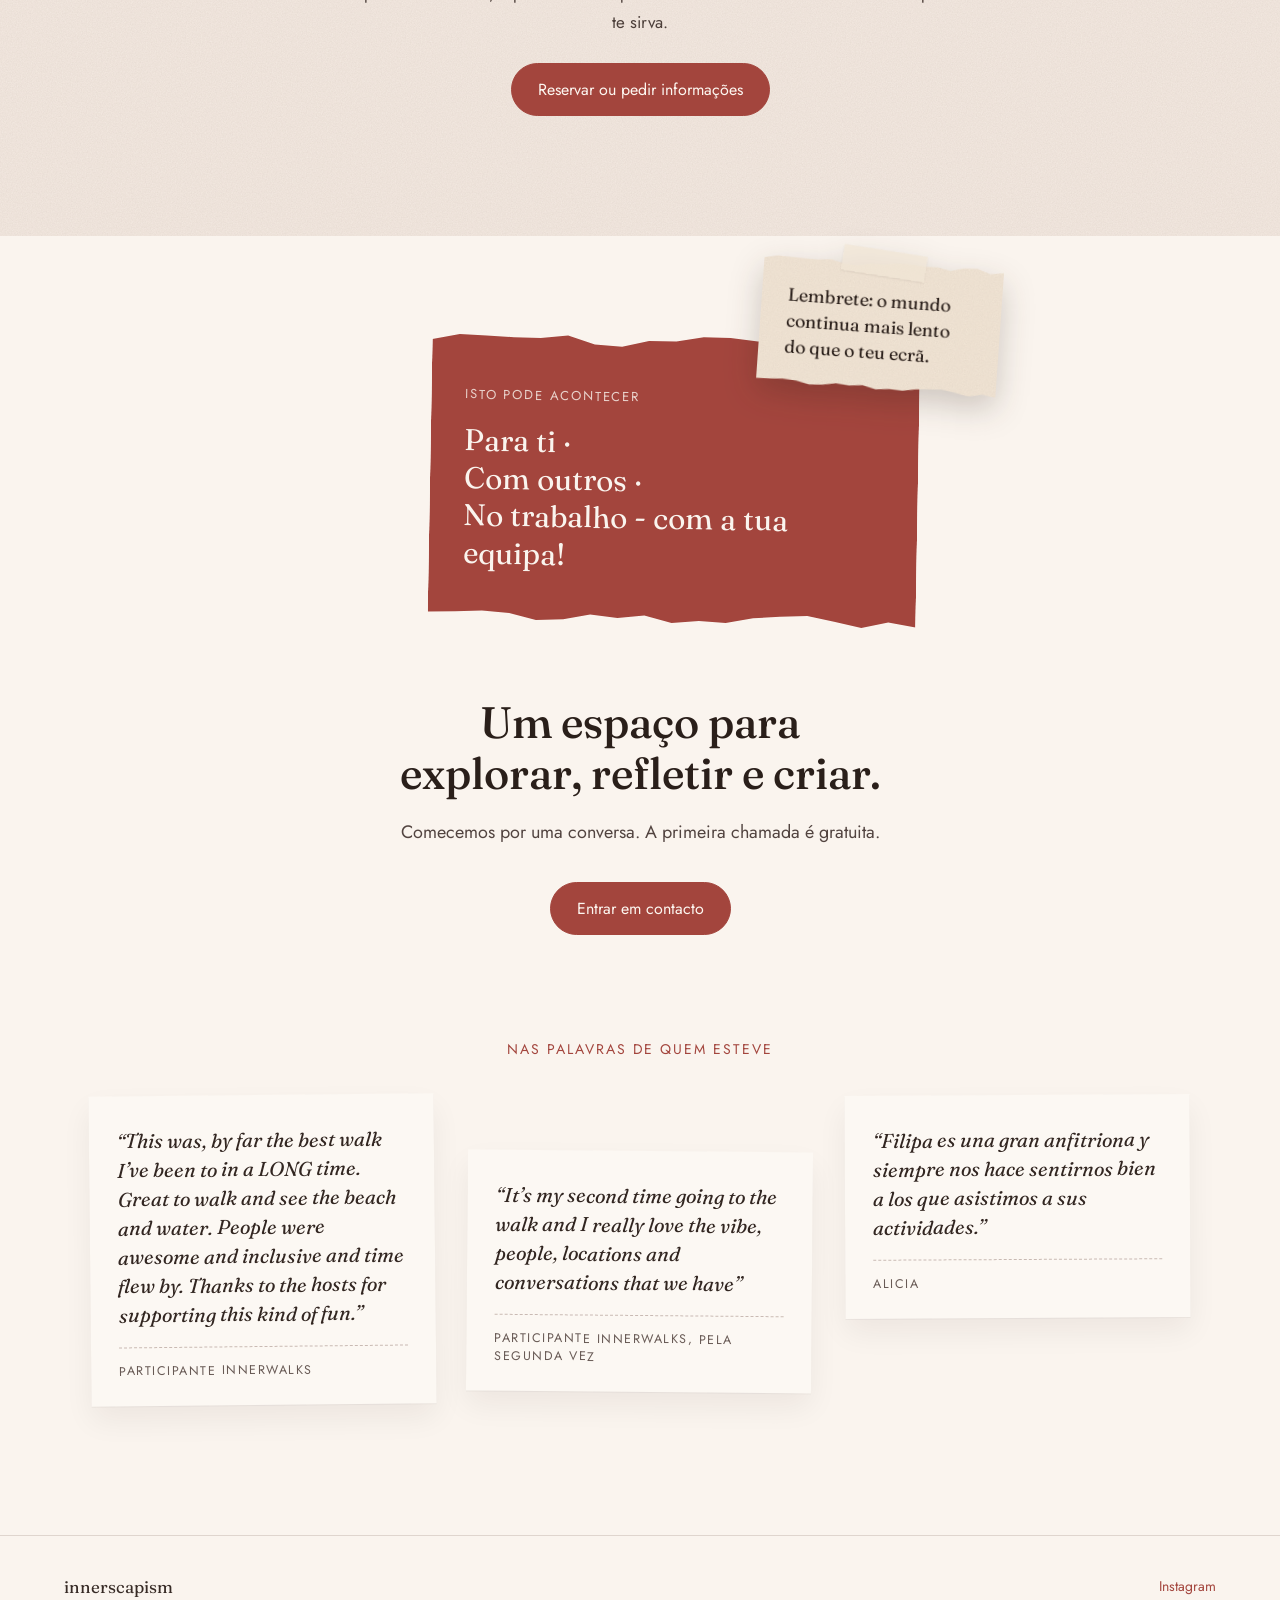
==== commit c9cadf60: "Remove the "Make space to reconnect" section from the homepage Co-Authored-By: Claude Opus 5.5 <nore" ====
--- a/pt/index.html
+++ b/pt/index.html
@@ -32,18 +32,9 @@
   .hero-scrap .tape { top: -10px; left: 50%; transform: translateX(-50%) rotate(-6deg); }
   .badge-paper { background-color: oklch(93% 0.025 75); color: oklch(25% 0.02 40); padding: 26px 26px 24px; font-family: 'Fraunces', serif; font-size: 18px; line-height: 1.45; }
 
-  /* ---- Experiences intro: compass and text on cream ---- */
-  .split { position: relative; z-index: 0; margin-top: -48px; padding: 150px 64px 170px; background-color: oklch(97% 0.01 70); }
+  /* ---- Experiences tuck under the rust band ---- */
   .strip { position: relative; z-index: 1; }
-  .reconnect { position: relative; display: grid; grid-template-columns: 1fr 1fr; gap: 72px; align-items: center; max-width: 1040px; margin: 0 auto; }
-  .reconnect-copy { position: relative; }
-  .reconnect h2 { font-family: 'Fraunces', serif; font-weight: 500; font-size: 44px; line-height: 1.1; margin: 0 0 18px; }
-  .half-copy { font-size: 18px; line-height: 1.7; color: oklch(38% 0.02 40); margin: 0 0 18px; }
-  .half-for { font-size: 12.5px; letter-spacing: 0.12em; text-transform: uppercase; color: oklch(48% 0.02 40); margin: 0 0 30px; }
-  .human-photo { position: relative; width: 100%; max-width: 440px; justify-self: end; transform: rotate(-3deg); filter: drop-shadow(0 14px 22px rgba(33, 25, 23, 0.14)); }
-  .human-photo img { display: block; width: 100%; aspect-ratio: 1 / 1; object-fit: cover; object-position: center 45%; }
-  .human-photo .tape { top: -12px; left: 38%; transform: rotate(-6deg); }
-  .split-line { position: absolute; left: 0; right: 0; bottom: 48px; width: 100%; height: 70px; pointer-events: none; }
+  #experiences { position: relative; z-index: 0; margin-top: -48px; padding-top: 158px !important; }
 
   /* ---- Experiences: four cards as a 2 x 2 grid on wide screens ---- */
   @media (min-width: 1001px) {
@@ -83,10 +74,6 @@
     .hero { grid-template-columns: 1fr !important; padding: 48px 28px 64px !important; gap: 48px !important; }
     .about { grid-template-columns: 1fr !important; padding: 72px 28px !important; gap: 36px !important; }
     .section-pad { padding-left: 28px !important; padding-right: 28px !important; }
-    .split { padding: 120px 28px 120px; }
-    .reconnect { grid-template-columns: 1fr; gap: 40px; max-width: 560px; }
-    .human-photo { justify-self: center; max-width: 420px; }
-    .split-line { display: none; }
     .quotes-grid { grid-template-columns: 1fr; max-width: 520px; margin: 0 auto; }
     .quotes .door:nth-child(n) { margin-top: 0 !important; }
   }
@@ -102,8 +89,7 @@
     .about { padding: 56px 18px !important; }
     .about-copy p { font-size: 16px !important; }
     .section-pad { padding: 72px 18px 80px !important; }
-    .split { padding: 100px 18px 96px; }
-    .reconnect h2 { font-size: 32px; }
+    #experiences { padding-top: 112px !important; }
     .quotes { margin-top: 72px; }
     .quote blockquote { font-size: 18px; }
     .exp-next { margin-top: 64px; }
@@ -160,27 +146,7 @@
     <svg class="scribble-under" viewBox="0 0 240 14" aria-hidden="true"><path d="M2 8 C40 2 80 12 120 6 S200 3 238 9" fill="none" stroke="oklch(97% 0.01 70)" stroke-width="1.6" stroke-linecap="round" opacity="0.7"/></svg>
   </div>
 
-  <!-- 3. EXPERIENCES INTRO: compass and one loose line -->
-  <section class="split" aria-labelledby="reconnect-title">
-    <div class="reconnect">
-      <div class="human-photo">
-        <span class="tape"></span>
-        <img width="1015" height="1100" class="torn" src="../assets/images/compass-forest.jpg" alt="Uma mão a segurar uma bússola de papel desenhada à mão numa floresta com sol" loading="lazy" decoding="async">
-      </div>
-      <div class="reconnect-copy">
-        <p class="kicker" style="margin-bottom: 12px;">Experiências</p>
-        <h2 id="reconnect-title">Abrir espaço para te reconectares.</h2>
-        <p class="half-copy">Arte, caminhadas, yoga e mesas partilhadas, para abrandar e prestar atenção.</p>
-        <p class="half-for">Para pessoas individuais, pequenos grupos e encontros</p>
-        <a href="/pt/#experiences" data-local="index.html#experiences" class="btn-primary">Explorar Experiências</a>
-      </div>
-    </div>
-    <svg class="split-line" viewBox="0 0 1000 90" preserveAspectRatio="none" aria-hidden="true">
-      <path d="M0 52 C40 30 70 78 110 58 C150 38 120 14 160 22 C205 31 190 70 240 66 C290 62 300 30 345 40 C385 49 370 74 415 68 C450 63 470 40 520 44 C570 48 560 72 610 66 C660 60 650 28 700 32 C750 36 740 70 790 62 C840 54 850 30 900 38 C945 45 960 60 1000 52" fill="none" stroke="#a3453d" stroke-width="2" stroke-linecap="round" stroke-linejoin="round" vector-effect="non-scaling-stroke"/>
-    </svg>
-  </section>
-
-  <!-- 4. EXPERIENCES -->
+  <!-- 3. EXPERIENCES -->
   <section id="experiences" class="experiences paper section-pad" style="padding: 110px 64px 120px; background-color: oklch(94% 0.015 65); scroll-margin-top: 70px;" aria-labelledby="exp-title">
       <div style="text-align:center; margin: 0 auto 72px; max-width: 640px;">
       <p class="kicker">As Experiências</p>
@@ -247,7 +213,7 @@
 
   </section>
 
-  <!-- 5. CLOSING -->
+  <!-- 4. CLOSING -->
   <section id="contact" class="contact" style="padding: 10px 64px 130px; text-align:center;" aria-labelledby="closing-title">
     <div class="collage">
       <aside class="doors-note torn-note paper" aria-label="Onde as Experiências acontecem">
